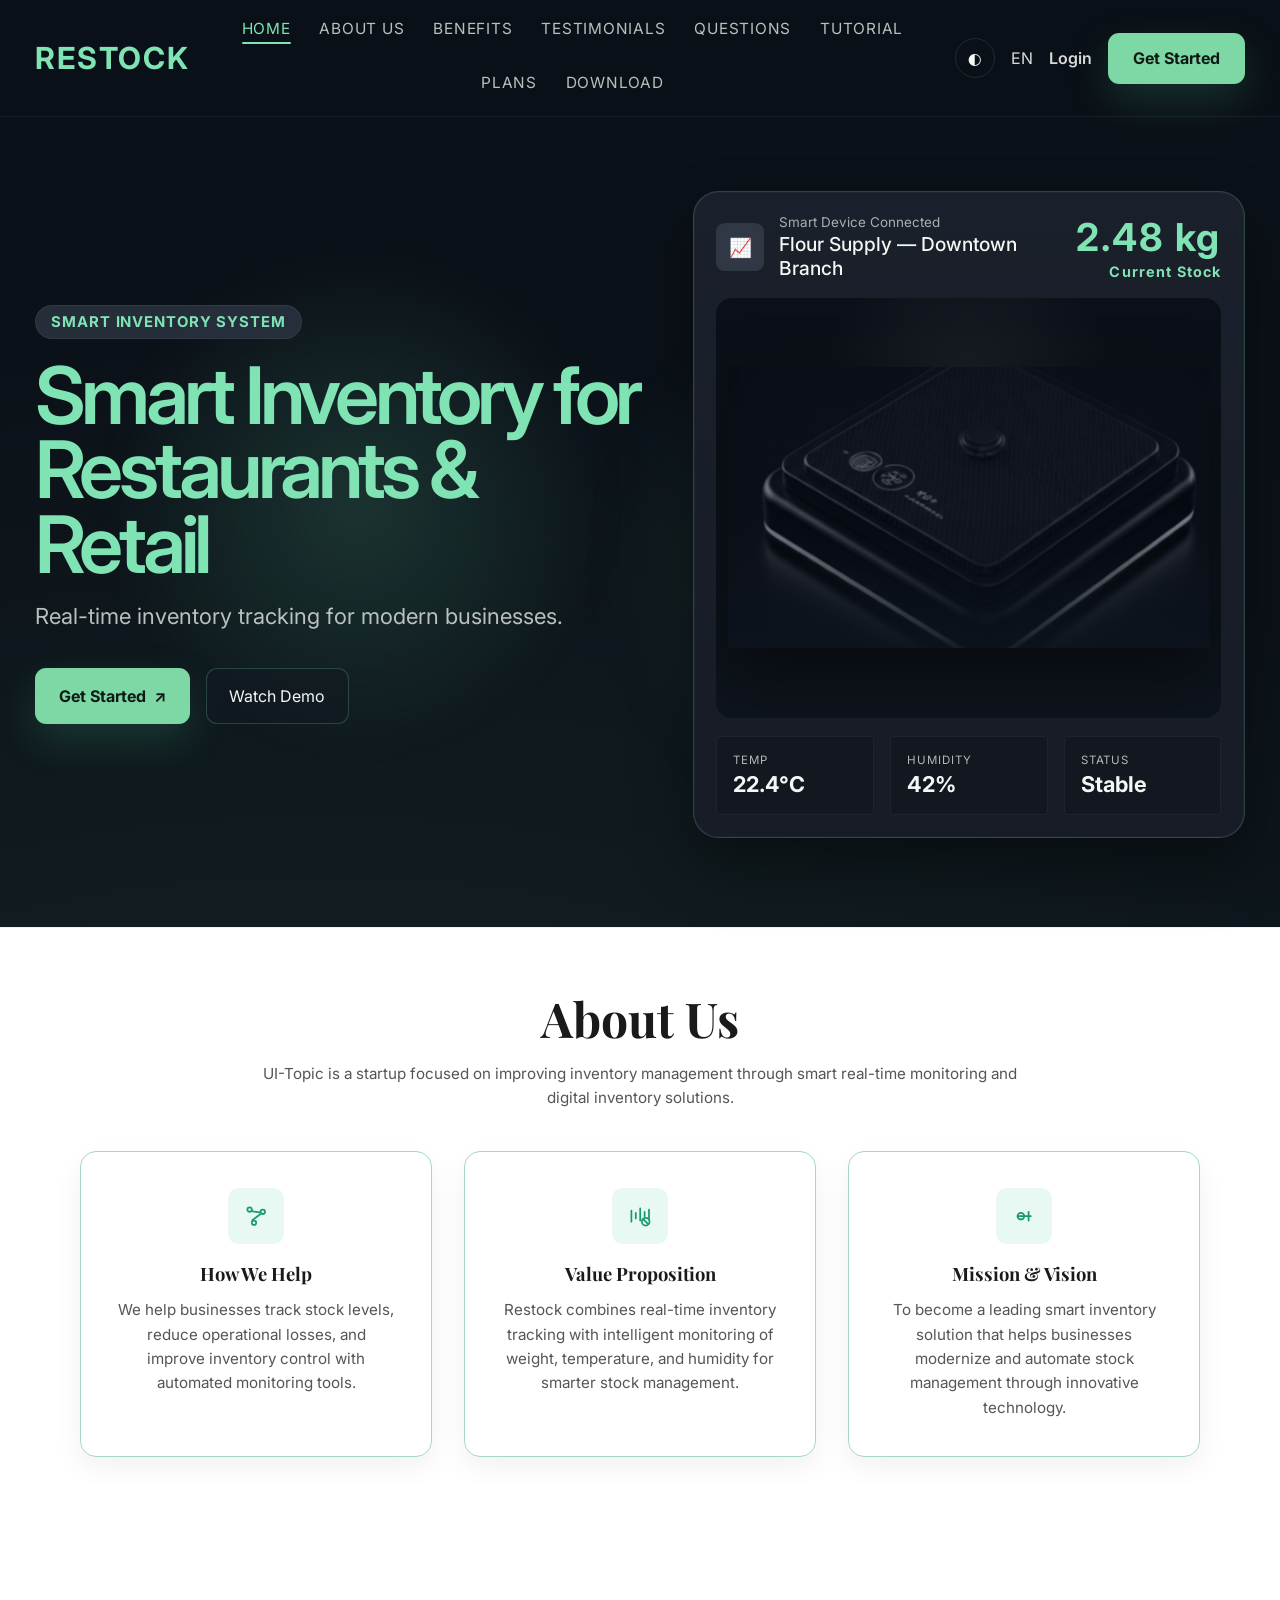
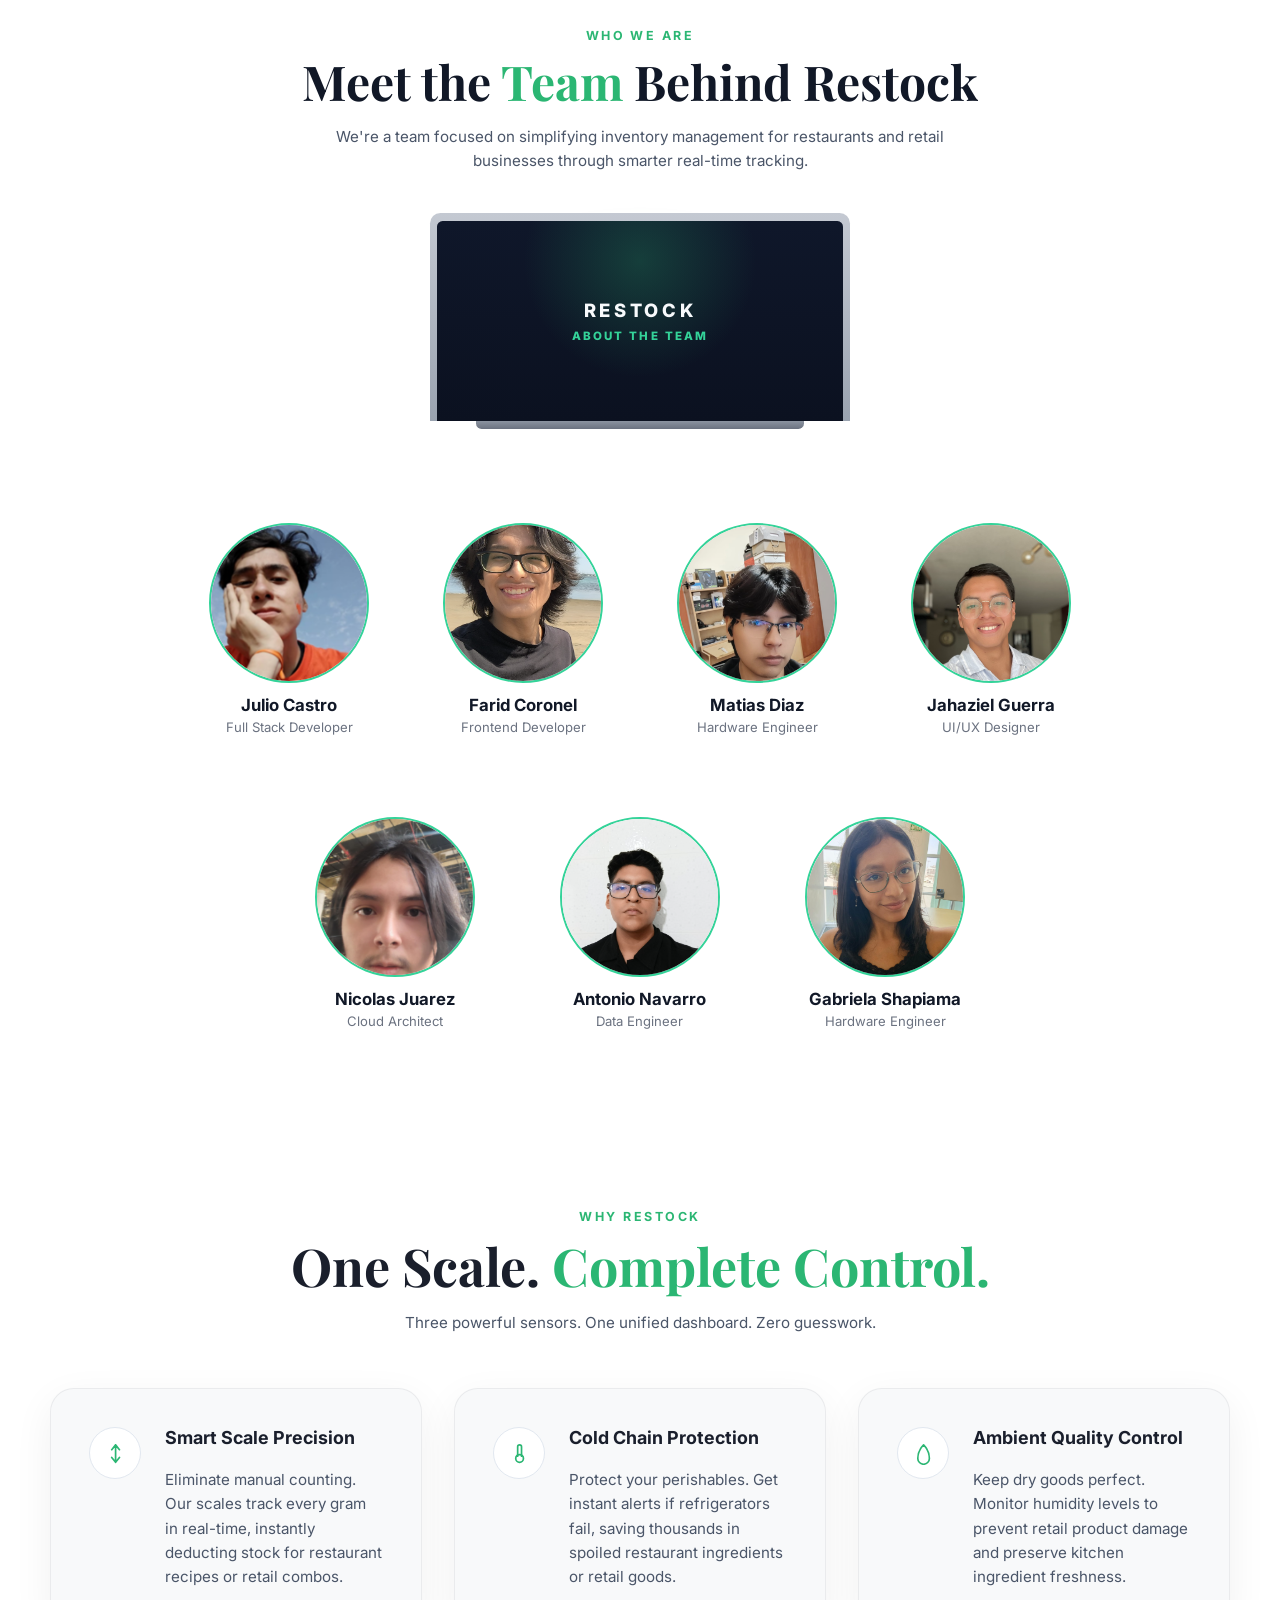
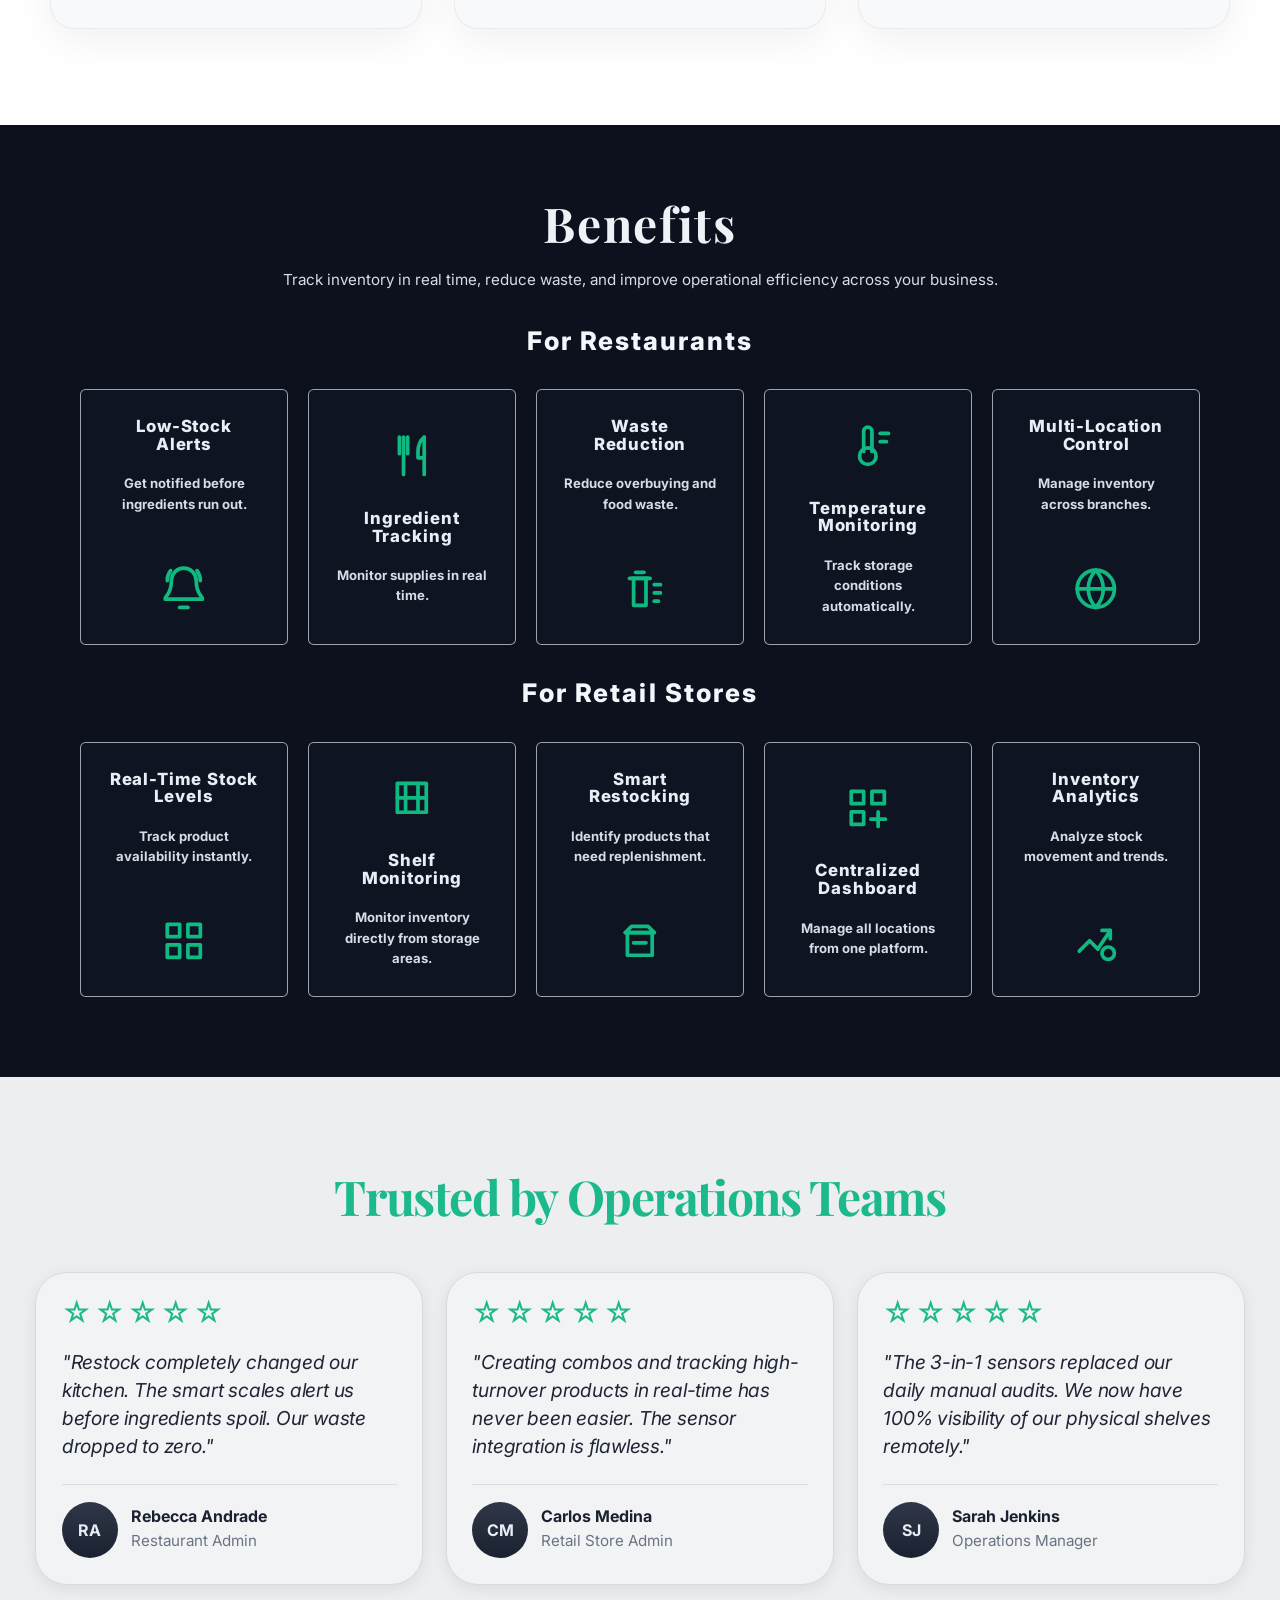
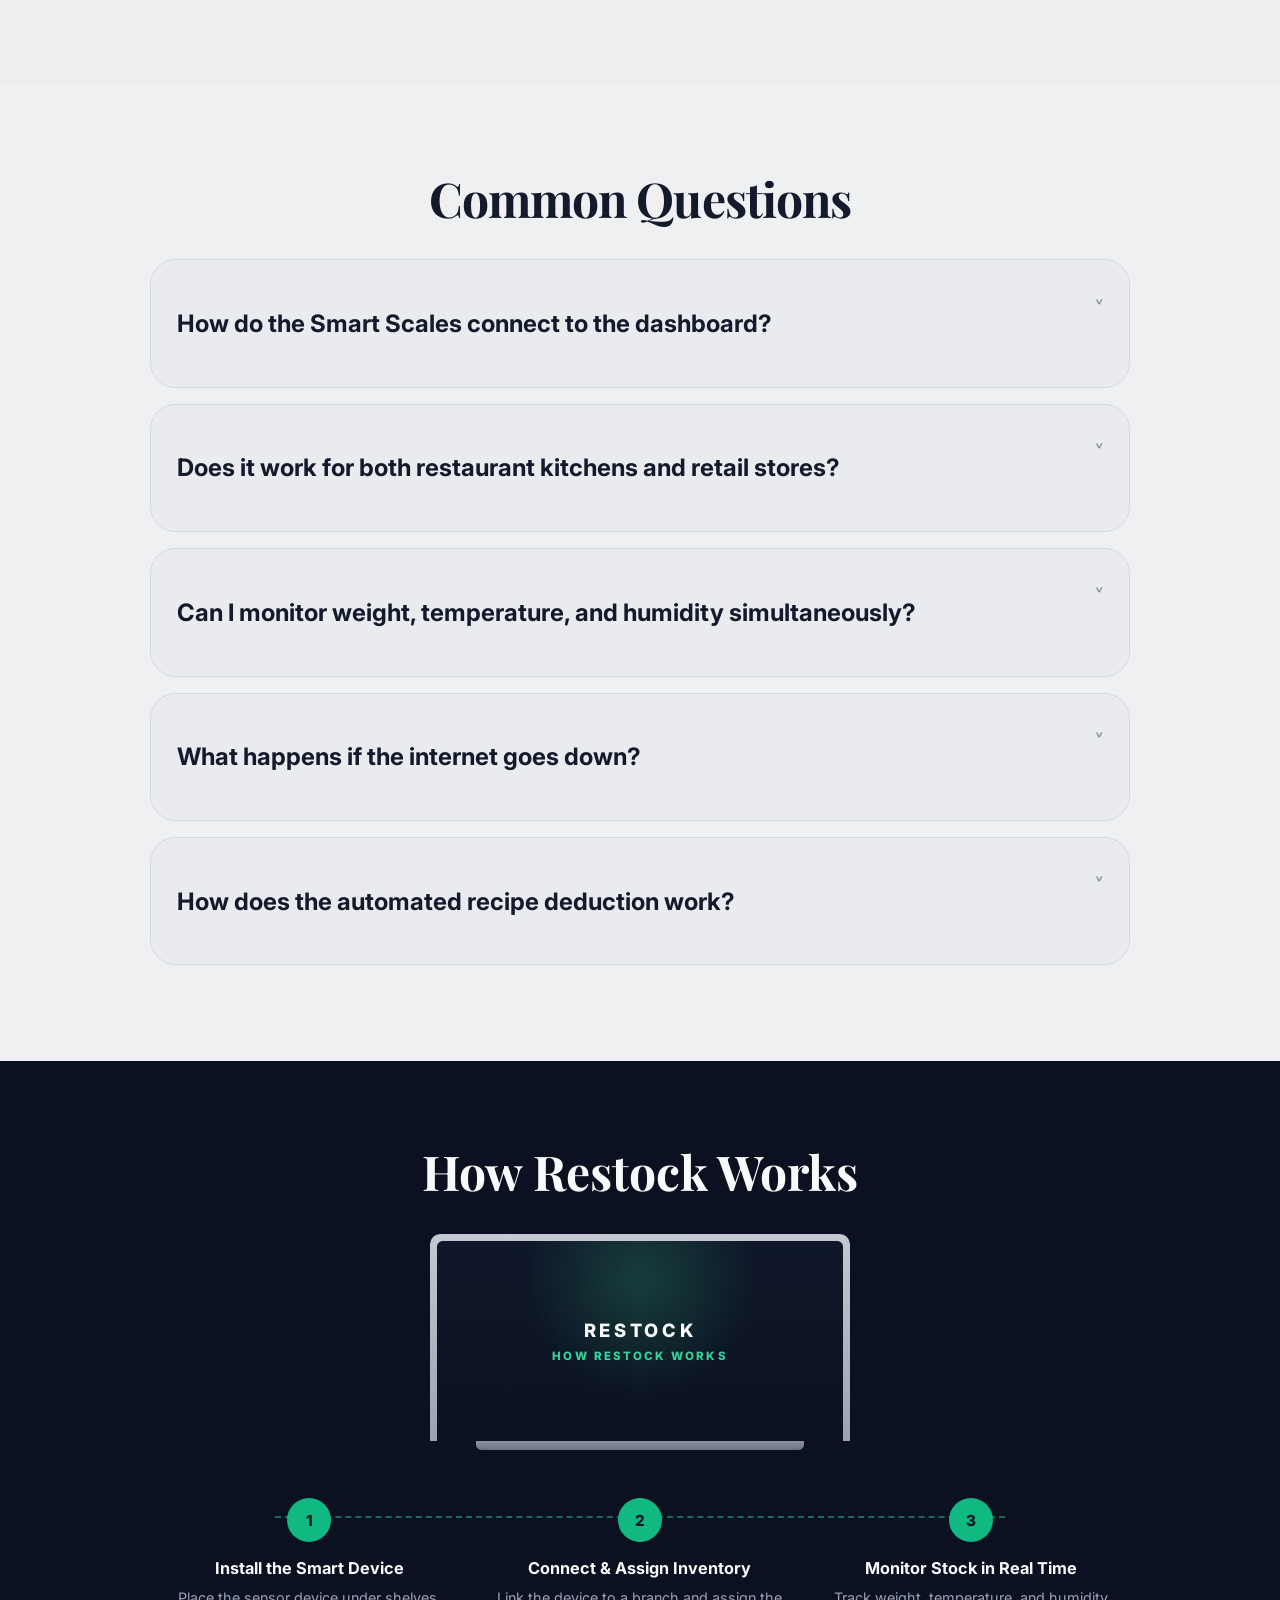
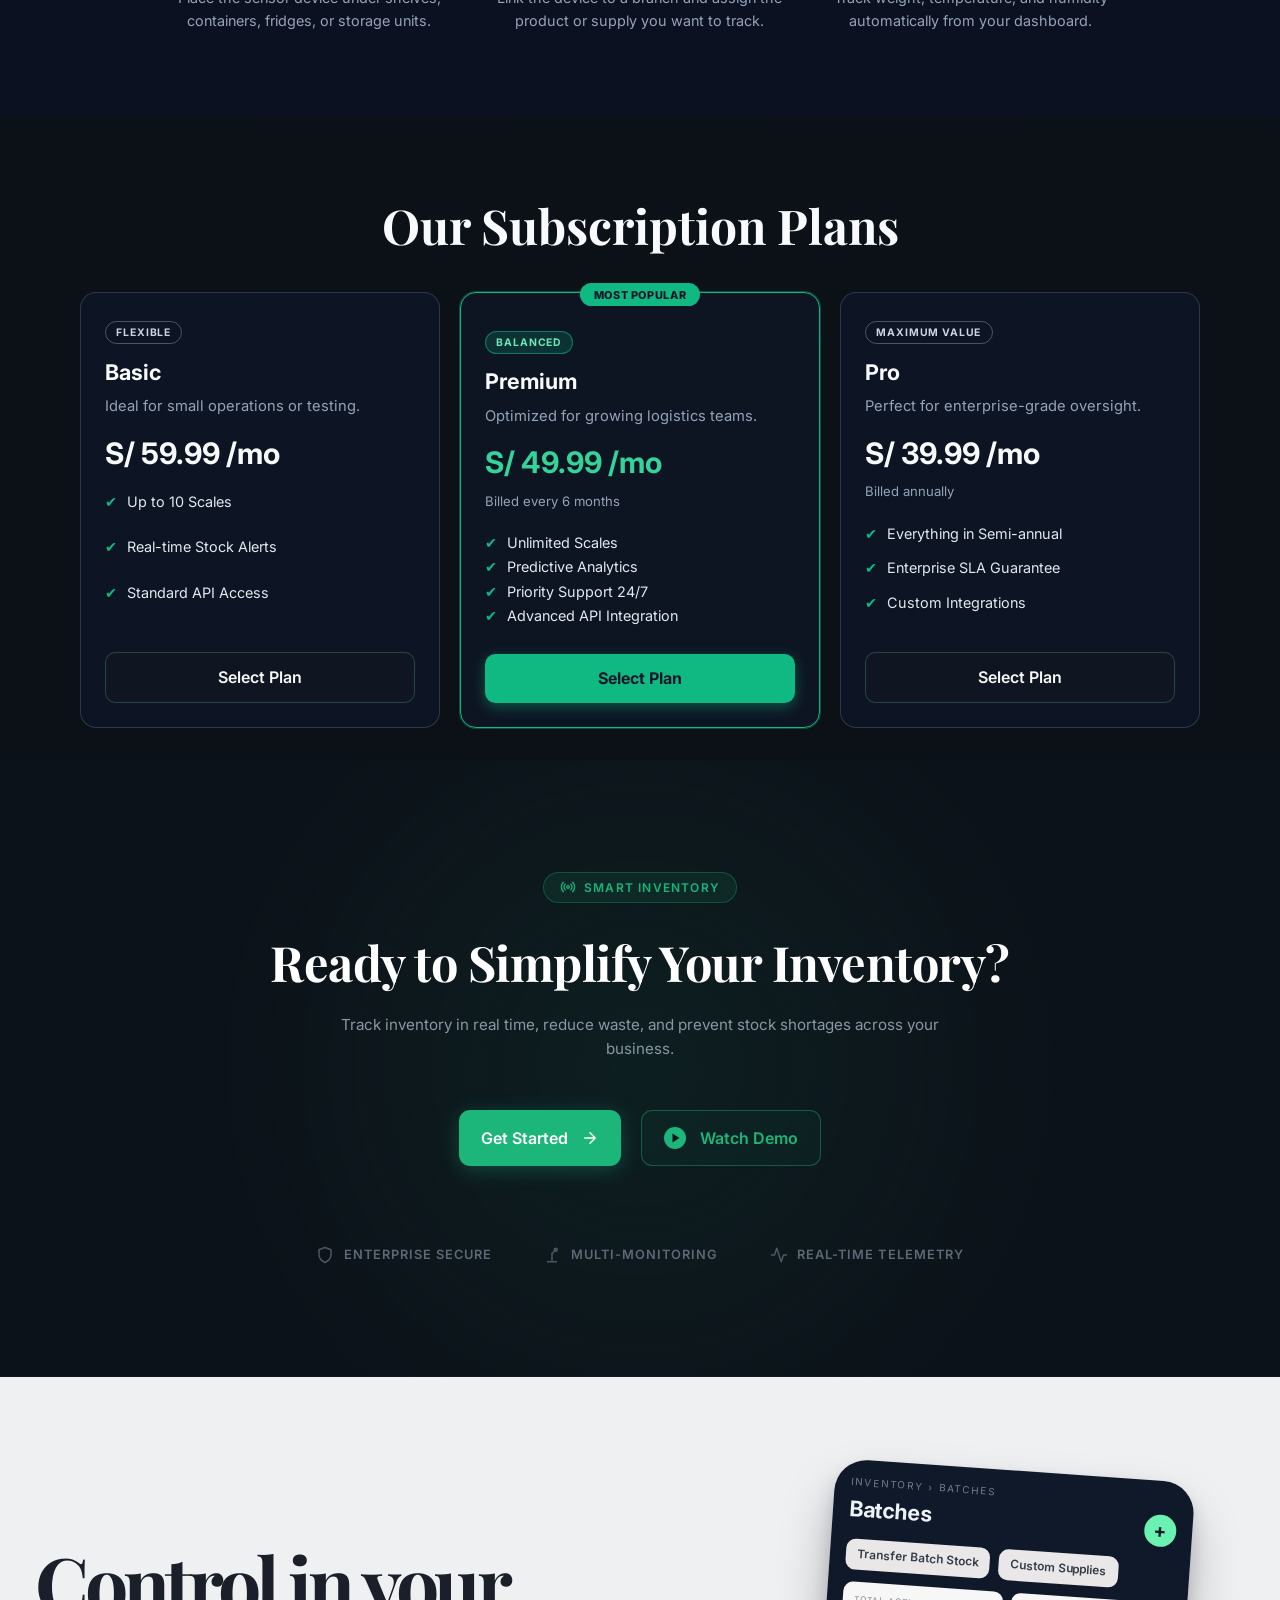
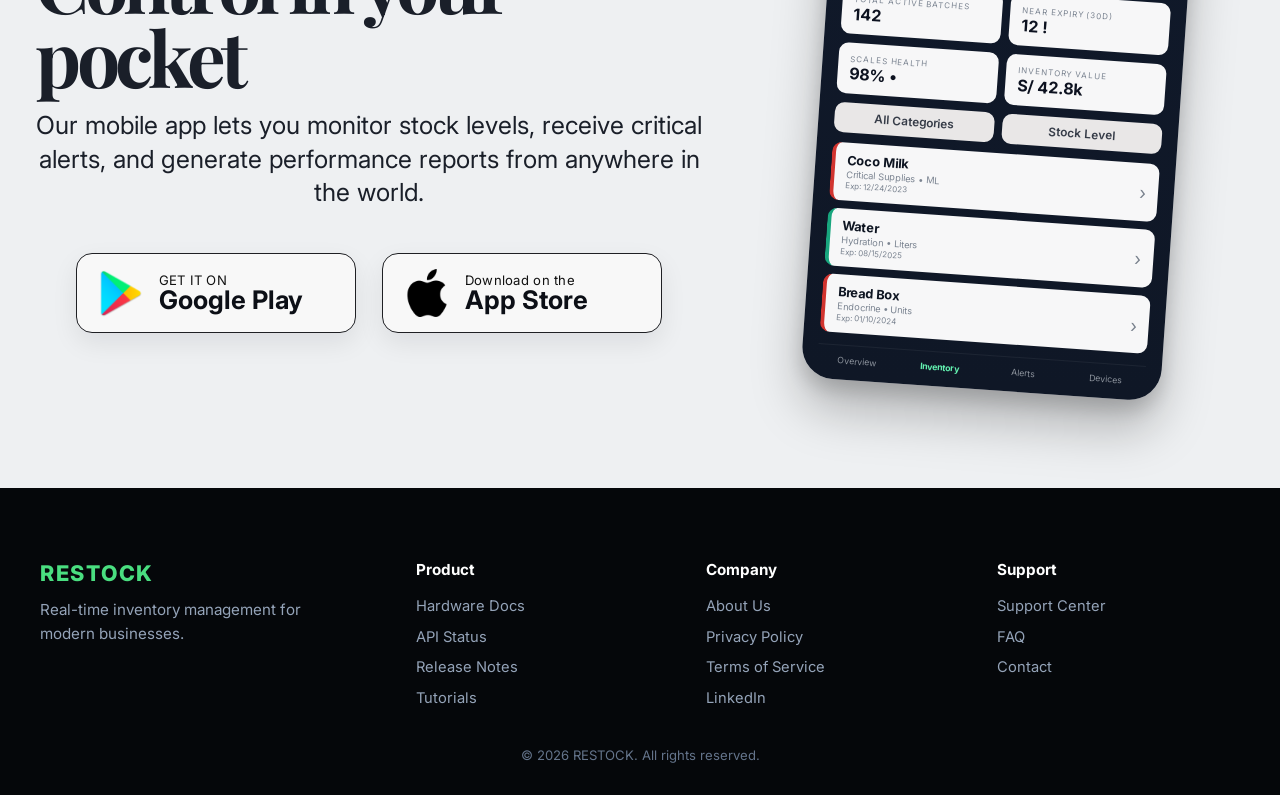
==== src/public/index.html @ 321b5ebc "feat(i18n): add traslation section." ====
<!doctype html>
<html lang="en">

<head>
  <meta charset="UTF-8" />
  <meta name="viewport" content="width=device-width, initial-scale=1.0" />
  <title>Restock</title>
  <link rel="preconnect" href="https://fonts.googleapis.com" />
  <link rel="preconnect" href="https://fonts.gstatic.com" crossorigin />
  <link
    href="https://fonts.googleapis.com/css2?family=Playfair+Display:wght@600;700&family=Inter:wght@400;600;700&display=swap"
    rel="stylesheet" />
  <link rel="stylesheet" href="./assets/styles/styles.css" />
</head>

<body>
  <header class="site-header">
    <a class="site-header__brand" href="#home">RESTOCK</a>

    <nav class="site-header__nav" aria-label="Primary">
      <a class="is-active" href="#home" data-i18n="nav.home">HOME</a>
      <a href="#about" data-i18n="nav.about">ABOUT US</a>
      <a href="#benefits" data-i18n="nav.benefits">BENEFITS</a>
      <a href="#testimonials" data-i18n="nav.testimonials">TESTIMONIALS</a>
      <a href="#questions" data-i18n="nav.questions">QUESTIONS</a>
      <a href="#tutorial" data-i18n="nav.tutorial">TUTORIAL</a>
      <a href="#plans" data-i18n="nav.plans">PLANS</a>
      <a href="#download" data-i18n="nav.download">DOWNLOAD</a>
    </nav>

    <div class="site-header__actions">
      <button class="site-header__theme" id="themeToggle" type="button" aria-label="Toggle color theme">
        <span class="theme-icon">◐</span>
      </button>
      <button class="site-header__lang" id="siteHeaderLangToggle" type="button" data-i18n-aria="aria.langToggle"
        aria-label="Change language">
        <span data-i18n="nav.langIndicator">EN</span>
      </button>
      <a class="site-header__login" href="https://restock-web-application.vercel.app/" data-i18n="nav.login"
        data-i18n-aria="aria.login" aria-label="Log in to Restock web application">Login</a>
      <a class="btn btn--primary btn--compact" href="https://restock-web-application.vercel.app/sign-up/"
        data-i18n="cta.getStarted" data-i18n-aria="aria.signUp"
        aria-label="Create a Restock account and open the web platform">Get Started</a>
    </div>

    <button class="site-header__hamburger" type="button" aria-label="Open menu" id="hamburgerBtn">
      <span class="hamburger-icon">
        <span></span>
        <span></span>
        <span></span>
      </span>
    </button>
  </header>

  <div class="mobile-menu" id="mobileMenu" aria-hidden="true">
    <div class="mobile-menu__backdrop" id="menuBackdrop"></div>
    <div class="mobile-menu__drawer">
      <div class="mobile-menu__head">
        <span class="mobile-menu__brand">RESTOCK</span>
        <button class="mobile-menu__close" id="menuClose" aria-label="Close menu">
          ✕
        </button>
      </div>

      <nav class="mobile-menu__nav">
        <a class="is-active" href="#home" data-i18n="nav.home">HOME</a>
        <a href="#about" data-i18n="nav.about">ABOUT US</a>
        <a href="#benefits" data-i18n="nav.benefits">BENEFITS</a>
        <a href="#testimonials" data-i18n="nav.testimonials">TESTIMONIALS</a>
        <a href="#questions" data-i18n="nav.questions">QUESTIONS</a>
        <a href="#tutorial" data-i18n="nav.tutorial">TUTORIAL</a>
        <a href="#plans" data-i18n="nav.plans">PLANS</a>
        <a href="#download" data-i18n="nav.download">DOWNLOAD</a>
      </nav>

      <div class="mobile-menu__lang">
        <p class="mobile-menu__lang-label">LANGUAGE</p>
        <div class="mobile-menu__lang-options">
          <button class="is-active" type="button" data-lang-select="en" data-i18n-aria="aria.selectEnglish"
            aria-label="Display site in English">
            EN
          </button>
          <button type="button" data-lang-select="es" data-i18n-aria="aria.selectSpanish"
            aria-label="Mostrar el sitio en español">
            ES
          </button>
        </div>
      </div>

      <div class="mobile-menu__actions">
        <a class="mobile-menu__login" href="https://restock-web-application.vercel.app/" data-i18n="nav.login"
          data-i18n-aria="aria.login" aria-label="Log in to Restock web application">Login</a>
        <a class="btn btn--primary" href="https://restock-web-application.vercel.app/sign-up/"
          data-i18n="cta.getStarted" data-i18n-aria="aria.signUp"
          aria-label="Create a Restock account and open the web platform">Get Started</a>
      </div>
    </div>
  </div>

  <main>
    <section class="hero" id="home">
      <div class="hero__inner">
        <div class="hero__copy">
          <span class="hero__eyebrow" data-i18n="hero.eyebrow">SMART INVENTORY SYSTEM</span>
          <h1><span data-i18n="hero.titleBefore">Smart </span><span class="hero-accent"
              data-i18n="hero.titleAccent">Inventory</span><span data-i18n="hero.titleAfter"> for Restaurants &amp;
              Retail</span></h1>
          <p data-i18n="hero.subtitle">Real-time inventory tracking for modern businesses.</p>

          <div class="hero__actions">
            <a class="btn btn--primary" href="https://restock-web-application.vercel.app/sign-up/"
              data-i18n-aria="aria.signUp" aria-label="Create a Restock account and open the web platform">
              <span data-i18n="cta.getStarted">Get Started</span>
              <span aria-hidden="true"> ↗</span>
            </a>
            <button class="btn btn--ghost" type="button">
              <span data-i18n="cta.watchDemo">Watch Demo</span>
            </button>
          </div>
        </div>

        <div class="hero__visual" aria-hidden="true">
          <div class="dashboard-card">
            <div class="dashboard-card__top">
              <div class="device-status">
                <span class="device-status__icon">📈</span>
                <div>
                  <p data-i18n="hero.deviceLabel">Smart Device Connected</p>
                  <h2 data-i18n="hero.deviceName">Flour Supply — Downtown Branch</h2>
                </div>
              </div>
              <div class="stock-metric">
                <strong>2.48 kg</strong>
                <span data-i18n="hero.stockLabel">Current Stock</span>
              </div>
            </div>

            <div class="product-frame">
              <img class="product-frame__image" src="./assets/images/hero.png"
                alt="sensor of humidity and temperature" />
            </div>

            <div class="dashboard-card__stats">
              <article>
                <span data-i18n="hero.statTemp">TEMP</span>
                <strong>22.4°C</strong>
              </article>
              <article>
                <span data-i18n="hero.statHumidity">HUMIDITY</span>
                <strong>42%</strong>
              </article>
              <article>
                <span data-i18n="hero.statStatus">STATUS</span>
                <strong data-i18n="hero.statStable">Stable</strong>
              </article>
            </div>
          </div>
        </div>
      </div>
    </section>

    <!-- ABOUT US SECTION -->
    <section id="about" class="about-page" aria-label="About Restock">
      <div class="about-us-section" aria-labelledby="about-us-heading">
        <div class="about-us-container">
          <header class="about-us-section__header">
            <h2 id="about-us-heading" data-i18n="aboutUs.title">About Us</h2>
            <p class="about-us-section__intro" data-i18n="aboutUs.intro">
              UI-Topic is a startup focused on improving inventory management
              through smart real-time monitoring and digital inventory solutions.
            </p>
          </header>

          <div class="about-us-grid" role="list">
            <article class="about-us-card" role="listitem">
              <div class="about-us-card__icon" aria-hidden="true">
                <svg viewBox="0 0 24 24" fill="none" aria-hidden="true">
                  <circle cx="6" cy="6" r="2" stroke="currentColor" stroke-width="1.6" />
                  <circle cx="18" cy="8" r="2" stroke="currentColor" stroke-width="1.6" />
                  <circle cx="10" cy="18" r="2" stroke="currentColor" stroke-width="1.6" />
                  <path d="M7.5 7.5l8 1M8 16l8-6" stroke="currentColor" stroke-width="1.6" />
                </svg>
              </div>
              <h3 data-i18n="aboutUs.card1.title">How We Help</h3>
              <p data-i18n="aboutUs.card1.desc">
                We help businesses track stock levels, reduce operational losses,
                and improve inventory control with automated monitoring tools.
              </p>
            </article>

            <article class="about-us-card" role="listitem">
              <div class="about-us-card__icon" aria-hidden="true">
                <svg viewBox="0 0 24 24" fill="none" aria-hidden="true">
                  <path d="M4 17V7M8 14V9M12 16V5M16 12V8M20 15V6" stroke="currentColor" stroke-width="1.6"
                    stroke-linecap="round" />
                  <circle cx="17" cy="17" r="3.5" stroke="currentColor" stroke-width="1.6" />
                  <path d="M15.2 15.2L19 19" stroke="currentColor" stroke-width="1.6" stroke-linecap="round" />
                </svg>
              </div>
              <h3 data-i18n="aboutUs.card2.title">Value Proposition</h3>
              <p data-i18n="aboutUs.card2.desc">
                Restock combines real-time inventory tracking with intelligent
                monitoring of weight, temperature, and humidity for smarter stock
                management.
              </p>
            </article>

            <article class="about-us-card" role="listitem">
              <div class="about-us-card__icon" aria-hidden="true">
                <svg viewBox="0 0 24 24" fill="none" aria-hidden="true">
                  <path d="M6 12h12" stroke="currentColor" stroke-width="1.6" stroke-linecap="round" />
                  <circle cx="9" cy="12" r="3" stroke="currentColor" stroke-width="1.6" />
                  <path d="M16 8v8" stroke="currentColor" stroke-width="1.6" stroke-linecap="round" />
                </svg>
              </div>
              <h3 data-i18n="aboutUs.card3.title">Mission &amp; Vision</h3>
              <p data-i18n="aboutUs.card3.desc">
                To become a leading smart inventory solution that helps businesses
                modernize and automate stock management through innovative
                technology.
              </p>
            </article>
          </div>
        </div>
      </div>

      <!-- TEAM MEMBERS SECTION -->
      <div class="team-section" aria-labelledby="team-heading">
        <div class="team-section__inner">
          <p class="team-section__eyebrow" data-i18n="team.label">Who we are</p>
          <h2 id="team-heading" class="team-section__title">
            <span data-i18n="team.titleBefore">Meet the </span><span class="team-section__title-accent"
              data-i18n="team.titleAccent">Team</span><span data-i18n="team.titleAfter"> Behind Restock</span>
          </h2>
          <p class="team-section__lead" data-i18n="team.lead">
            We're a team focused on simplifying inventory management for
            restaurants and retail businesses through smarter real-time tracking.
          </p>

          <div class="team-laptop" aria-hidden="true">
            <div class="team-laptop__glow"></div>
            <div class="team-laptop__lid">
              <div class="team-laptop__screen">
                <span class="team-laptop__brand">RESTOCK</span>
                <span class="team-laptop__tag" data-i18n="team.laptopTag">ABOUT THE TEAM</span>
              </div>
            </div>
            <div class="team-laptop__base"></div>
          </div>

          <div class="team-grid">
            <div class="team-grid__row team-grid__row--4">
              <article class="team-member">
                <div class="team-member__avatar">
                  <img src="./assets/images/team/julio.png" alt="Julio Castro" />
                </div>
                <h3 class="team-member__name" data-i18n="team.m1.name">
                  Julio Castro
                </h3>
                <p class="team-member__role" data-i18n="team.m1.role">
                  Full Stack Developer
                </p>
              </article>
              <article class="team-member">
                <div class="team-member__avatar">
                  <img src="./assets/images/team/farid.png" alt="Farid Coronel" />
                </div>
                <h3 class="team-member__name" data-i18n="team.m2.name">
                  Farid Coronel
                </h3>
                <p class="team-member__role" data-i18n="team.m2.role">
                  Frontend Developer
                </p>
              </article>
              <article class="team-member">
                <div class="team-member__avatar">
                  <img src="./assets/images/team/matias.png" alt="Matias Diaz" />
                </div>
                <h3 class="team-member__name" data-i18n="team.m3.name">
                  Matias Diaz
                </h3>
                <p class="team-member__role" data-i18n="team.m3.role">Hardware Engineer</p>
              </article>
              <article class="team-member">
                <div class="team-member__avatar">
                  <img src="./assets/images/team/jahaziel.png" alt="Jahaziel Guerra" />
                </div>
                <h3 class="team-member__name" data-i18n="team.m4.name">
                  Jahaziel Guerra
                </h3>
                <p class="team-member__role" data-i18n="team.m4.role">
                  UI/UX Designer
                </p>
              </article>
            </div>
            <div class="team-grid__row team-grid__row--3">
              <article class="team-member">
                <div class="team-member__avatar">
                  <img src="./assets/images/team/nicolas.png" alt="Nicolas Juarez" />
                </div>
                <h3 class="team-member__name" data-i18n="team.m5.name">
                  Nicolas Juarez
                </h3>
                <p class="team-member__role" data-i18n="team.m5.role">
                  Cloud Architect
                </p>
              </article>
              <article class="team-member">
                <div class="team-member__avatar">
                  <img src="./assets/images/team/antonio.png" alt="Antonio Navarro" />
                </div>
                <h3 class="team-member__name" data-i18n="team.m6.name">
                  Antonio Navarro
                </h3>
                <p class="team-member__role" data-i18n="team.m6.role">
                  Data Engineer
                </p>
              </article>
              <article class="team-member">
                <div class="team-member__avatar">
                  <img src="./assets/images/team/gabriela.png" alt="Gabriela Shapiama" />
                </div>
                <h3 class="team-member__name" data-i18n="team.m7.name">
                  Gabriela Shapiama
                </h3>
                <p class="team-member__role" data-i18n="team.m7.role">
                  Hardware Engineer
                </p>
              </article>
            </div>
          </div>
        </div>
      </div>

      <div class="benefits-section benefits-section--why" aria-labelledby="about-why-heading">
        <div class="benefits-container">
          <header class="benefits-section__intro">
            <p class="benefits-section__eyebrow" data-i18n="benefitsPlatform.label">
              Why Restock
            </p>
            <h2 id="about-why-heading" class="benefits-section__title">
              <span data-i18n="benefitsPlatform.titleLine1">One Scale.</span>
              <span class="benefits-section__title-accent" data-i18n="benefitsPlatform.titleLine2"> Complete
                Control.</span>
            </h2>
            <p class="benefits-section__subtitle" data-i18n="benefitsPlatform.subtitle">
              Three powerful sensors. One unified dashboard. Zero guesswork.
            </p>
          </header>

          <div class="benefits-grid benefits-grid--why" role="list">
            <article class="benefits-card benefits-card--why" role="listitem">
              <div class="benefits-card__icon-wrap" aria-hidden="true">
                <svg viewBox="0 0 24 24" fill="none" aria-hidden="true">
                  <path d="M12 3v18M8 8l4-5 4 5M8 16l4 5 4-5" stroke="currentColor" stroke-width="1.75"
                    stroke-linecap="round" stroke-linejoin="round" />
                </svg>
              </div>
              <h3 data-i18n="benefitsPlatform.c1.title">Smart Scale Precision</h3>
              <p data-i18n="benefitsPlatform.c1.desc">
                Eliminate manual counting. Our scales track every gram in
                real-time, instantly deducting stock for restaurant recipes or
                retail combos.
              </p>
            </article>

            <article class="benefits-card benefits-card--why" role="listitem">
              <div class="benefits-card__icon-wrap" aria-hidden="true">
                <svg viewBox="0 0 24 24" fill="none" aria-hidden="true">
                  <path d="M14 14.7V5a2 2 0 0 0-4 0v9.7" stroke="currentColor" stroke-width="1.75"
                    stroke-linecap="round" stroke-linejoin="round" />
                  <path d="M8 17a4 4 0 1 0 8 0 4 4 0 0 0-8 0Z" stroke="currentColor" stroke-width="1.75" />
                </svg>
              </div>
              <h3 data-i18n="benefitsPlatform.c2.title">Cold Chain Protection</h3>
              <p data-i18n="benefitsPlatform.c2.desc">
                Protect your perishables. Get instant alerts if refrigerators
                fail, saving thousands in spoiled restaurant ingredients or
                retail goods.
              </p>
            </article>

            <article class="benefits-card benefits-card--why" role="listitem">
              <div class="benefits-card__icon-wrap" aria-hidden="true">
                <svg viewBox="0 0 24 24" fill="none" aria-hidden="true">
                  <path d="M12 3c-4.5 4.5-6 9-6 14a6 6 0 0 0 12 0c0-5-1.5-9.5-6-14Z" stroke="currentColor"
                    stroke-width="1.75" stroke-linejoin="round" />
                </svg>
              </div>
              <h3 data-i18n="benefitsPlatform.c3.title">Ambient Quality Control</h3>
              <p data-i18n="benefitsPlatform.c3.desc">
                Keep dry goods perfect. Monitor humidity levels to prevent
                retail product damage and preserve kitchen ingredient freshness.
              </p>
            </article>
          </div>
        </div>
      </div>
    </section>

    <!-- BENEFITS SECTION -->
    <section class="restock-benefits" id="benefits" aria-labelledby="benefits-title">
      <div class="restock-benefits__inner">
        <header class="restock-benefits__header">
          <h2 id="benefits-title" data-i18n="benefits.title">Benefits</h2>
          <p data-i18n="benefits.subtitle">
            Track inventory in real time, reduce waste, and improve operational
            efficiency across your business.
          </p>
        </header>

        <section class="restock-benefits__group" aria-labelledby="benefits-restaurants-title">
          <h3 id="benefits-restaurants-title" data-i18n="benefits.restaurants">
            For Restaurants
          </h3>

          <div class="restock-benefits__carousel">
            <button class="restock-benefits__arrow restock-benefits__arrow--left" type="button"
              data-i18n-aria="benefits.carousel.restaurant.left" aria-label="Scroll restaurant benefits to the left"
              data-benefits-scroll="left" data-benefits-target="restaurantBenefits">
              ‹
            </button>

            <div class="restock-benefits__cards" id="restaurantBenefits" role="list" aria-label="Restaurant benefits">
              <article class="restock-benefits__card restock-benefits__card--icon-bottom" role="listitem">
                <div>
                  <h4 data-i18n="benefits.restaurant.alerts.title">
                    Low-Stock Alerts
                  </h4>
                  <p data-i18n="benefits.restaurant.alerts.desc">
                    Get notified before ingredients run out.
                  </p>
                </div>

                <div class="restock-benefits__icon" aria-hidden="true">
                  <svg viewBox="0 0 24 24" fill="none">
                    <path d="M18 8a6 6 0 0 0-12 0c0 7-3 7-3 9h18c0-2-3-2-3-9Z" />
                    <path d="M10 21h4" />
                    <path d="M4 8a8 8 0 0 1 1.6-4.8" />
                    <path d="M20 8a8 8 0 0 0-1.6-4.8" />
                  </svg>
                </div>
              </article>

              <article class="restock-benefits__card restock-benefits__card--icon-top" role="listitem">
                <div class="restock-benefits__icon" aria-hidden="true">
                  <svg viewBox="0 0 24 24" fill="none">
                    <path d="M6 3v8" />
                    <path d="M10 3v8" />
                    <path d="M8 3v18" />
                    <path d="M18 3v18" />
                    <path d="M18 3c-2.2 1.7-3 4-3 7v3h3" />
                  </svg>
                </div>

                <div>
                  <h4 data-i18n="benefits.restaurant.ingredients.title">
                    Ingredient Tracking
                  </h4>
                  <p data-i18n="benefits.restaurant.ingredients.desc">
                    Monitor supplies in real time.
                  </p>
                </div>
              </article>

              <article class="restock-benefits__card restock-benefits__card--icon-bottom" role="listitem">
                <div>
                  <h4 data-i18n="benefits.restaurant.waste.title">
                    Waste Reduction
                  </h4>
                  <p data-i18n="benefits.restaurant.waste.desc">
                    Reduce overbuying and food waste.
                  </p>
                </div>

                <div class="restock-benefits__icon" aria-hidden="true">
                  <svg viewBox="0 0 24 24" fill="none">
                    <path d="M8 7h8" />
                    <path d="M9 7v13h6V7" />
                    <path d="M10 4h4" />
                    <path d="M7 7h10" />
                    <path d="M19 10h3" />
                    <path d="M19 14h3" />
                    <path d="M19 18h2" />
                  </svg>
                </div>
              </article>

              <article class="restock-benefits__card restock-benefits__card--icon-top" role="listitem">
                <div class="restock-benefits__icon" aria-hidden="true">
                  <svg viewBox="0 0 24 24" fill="none">
                    <path d="M14 14.7V5a2 2 0 0 0-4 0v9.7" />
                    <path d="M8 17a4 4 0 1 0 8 0 4 4 0 0 0-8 0Z" />
                    <path d="M18 6h4" />
                    <path d="M18 10h3" />
                  </svg>
                </div>

                <div>
                  <h4 data-i18n="benefits.restaurant.temperature.title">
                    Temperature Monitoring
                  </h4>
                  <p data-i18n="benefits.restaurant.temperature.desc">
                    Track storage conditions automatically.
                  </p>
                </div>
              </article>

              <article class="restock-benefits__card restock-benefits__card--icon-bottom" role="listitem">
                <div>
                  <h4 data-i18n="benefits.restaurant.multilocation.title">
                    Multi-Location Control
                  </h4>
                  <p data-i18n="benefits.restaurant.multilocation.desc">
                    Manage inventory across branches.
                  </p>
                </div>

                <div class="restock-benefits__icon" aria-hidden="true">
                  <svg viewBox="0 0 24 24" fill="none">
                    <circle cx="12" cy="12" r="9" />
                    <path d="M3 12h18" />
                    <path d="M12 3a13 13 0 0 1 0 18" />
                    <path d="M12 3a13 13 0 0 0 0 18" />
                  </svg>
                </div>
              </article>
            </div>

            <button class="restock-benefits__arrow restock-benefits__arrow--right" type="button"
              data-i18n-aria="benefits.carousel.restaurant.right" aria-label="Scroll restaurant benefits to the right"
              data-benefits-scroll="right" data-benefits-target="restaurantBenefits">
              ›
            </button>
          </div>
        </section>

        <section class="restock-benefits__group" aria-labelledby="benefits-retail-title">
          <h3 id="benefits-retail-title" data-i18n="benefits.retail">
            For Retail Stores
          </h3>

          <div class="restock-benefits__carousel">
            <button class="restock-benefits__arrow restock-benefits__arrow--left" type="button"
              data-i18n-aria="benefits.carousel.retail.left" aria-label="Scroll retail benefits to the left"
              data-benefits-scroll="left" data-benefits-target="retailBenefits">
              ‹
            </button>

            <div class="restock-benefits__cards" id="retailBenefits" role="list" aria-label="Retail store benefits">
              <article class="restock-benefits__card restock-benefits__card--icon-bottom" role="listitem">
                <div>
                  <h4 data-i18n="benefits.retail.stock.title">
                    Real-Time Stock Levels
                  </h4>
                  <p data-i18n="benefits.retail.stock.desc">
                    Track product availability instantly.
                  </p>
                </div>

                <div class="restock-benefits__icon" aria-hidden="true">
                  <svg viewBox="0 0 24 24" fill="none">
                    <rect x="4" y="4" width="6" height="6" />
                    <rect x="14" y="4" width="6" height="6" />
                    <rect x="4" y="14" width="6" height="6" />
                    <rect x="14" y="14" width="6" height="6" />
                  </svg>
                </div>
              </article>

              <article class="restock-benefits__card restock-benefits__card--icon-top" role="listitem">
                <div class="restock-benefits__icon" aria-hidden="true">
                  <svg viewBox="0 0 24 24" fill="none">
                    <path d="M5 5h14v14H5z" />
                    <path d="M5 12h14" />
                    <path d="M9 5v14" />
                    <path d="M15 5v14" />
                  </svg>
                </div>

                <div>
                  <h4 data-i18n="benefits.retail.shelf.title">
                    Shelf Monitoring
                  </h4>
                  <p data-i18n="benefits.retail.shelf.desc">
                    Monitor inventory directly from storage areas.
                  </p>
                </div>
              </article>

              <article class="restock-benefits__card restock-benefits__card--icon-bottom" role="listitem">
                <div>
                  <h4 data-i18n="benefits.retail.restocking.title">
                    Smart Restocking
                  </h4>
                  <p data-i18n="benefits.retail.restocking.desc">
                    Identify products that need replenishment.
                  </p>
                </div>

                <div class="restock-benefits__icon" aria-hidden="true">
                  <svg viewBox="0 0 24 24" fill="none">
                    <path d="M5 8h14" />
                    <path d="M6 8v11h12V8" />
                    <path d="M8 5h8l3 3H5l3-3Z" />
                    <path d="M9 13h6" />
                  </svg>
                </div>
              </article>

              <article class="restock-benefits__card restock-benefits__card--icon-top" role="listitem">
                <div class="restock-benefits__icon" aria-hidden="true">
                  <svg viewBox="0 0 24 24" fill="none">
                    <rect x="4" y="4" width="6" height="6" />
                    <rect x="14" y="4" width="6" height="6" />
                    <rect x="4" y="14" width="6" height="6" />
                    <path d="M17 14v7" />
                    <path d="M13.5 17.5h7" />
                  </svg>
                </div>

                <div>
                  <h4 data-i18n="benefits.retail.dashboard.title">
                    Centralized Dashboard
                  </h4>
                  <p data-i18n="benefits.retail.dashboard.desc">
                    Manage all locations from one platform.
                  </p>
                </div>
              </article>

              <article class="restock-benefits__card restock-benefits__card--icon-bottom" role="listitem">
                <div>
                  <h4 data-i18n="benefits.retail.analytics.title">
                    Inventory Analytics
                  </h4>
                  <p data-i18n="benefits.retail.analytics.desc">
                    Analyze stock movement and trends.
                  </p>
                </div>

                <div class="restock-benefits__icon" aria-hidden="true">
                  <svg viewBox="0 0 24 24" fill="none">
                    <path d="M4 17l5-5 4 4 6-9" />
                    <path d="M15 7h4v4" />
                    <circle cx="18" cy="18" r="3" />
                  </svg>
                </div>
              </article>
            </div>

            <button class="restock-benefits__arrow restock-benefits__arrow--right" type="button"
              data-i18n-aria="benefits.carousel.retail.right" aria-label="Scroll retail benefits to the right"
              data-benefits-scroll="right" data-benefits-target="retailBenefits">
              ›
            </button>
          </div>
        </section>
      </div>
    </section>

    <!-- TESTIMONIALS SECTION -->
    <!-- ✅ CORREGIDO: título ahora usa data-i18n -->
    <section class="testimonials" id="testimonials">
      <div class="testimonials__inner">
        <h2 class="testimonials__title">
          <span data-i18n="testimonials.titleAccent">Trusted</span><span data-i18n="testimonials.titleRest"> by
            Operations Teams</span>
        </h2>

        <div class="testimonials__grid">
          <article class="testimonial-card">
            <div class="testimonial-card__rating" aria-label="5 out of 5 stars">
              <span>☆</span><span>☆</span><span>☆</span><span>☆</span><span>☆</span>
            </div>
            <p class="testimonial-card__quote">
              "Restock completely changed our kitchen. The smart scales alert
              us before ingredients spoil. Our waste dropped to zero."
            </p>
            <div class="testimonial-card__divider" aria-hidden="true"></div>
            <div class="testimonial-card__author">
              <span class="testimonial-card__avatar" aria-hidden="true">RA</span>
              <div>
                <h3>Rebecca Andrade</h3>
                <p>Restaurant Admin</p>
              </div>
            </div>
          </article>

          <article class="testimonial-card">
            <div class="testimonial-card__rating" aria-label="5 out of 5 stars">
              <span>☆</span><span>☆</span><span>☆</span><span>☆</span><span>☆</span>
            </div>
            <p class="testimonial-card__quote">
              "Creating combos and tracking high-turnover products in
              real-time has never been easier. The sensor integration is
              flawless."
            </p>
            <div class="testimonial-card__divider" aria-hidden="true"></div>
            <div class="testimonial-card__author">
              <span class="testimonial-card__avatar" aria-hidden="true">CM</span>
              <div>
                <h3>Carlos Medina</h3>
                <p>Retail Store Admin</p>
              </div>
            </div>
          </article>

          <article class="testimonial-card">
            <div class="testimonial-card__rating" aria-label="5 out of 5 stars">
              <span>☆</span><span>☆</span><span>☆</span><span>☆</span><span>☆</span>
            </div>
            <p class="testimonial-card__quote">
              "The 3-in-1 sensors replaced our daily manual audits. We now
              have 100% visibility of our physical shelves remotely."
            </p>
            <div class="testimonial-card__divider" aria-hidden="true"></div>
            <div class="testimonial-card__author">
              <span class="testimonial-card__avatar" aria-hidden="true">SJ</span>
              <div>
                <h3>Sarah Jenkins</h3>
                <p>Operations Manager</p>
              </div>
            </div>
          </article>
        </div>
      </div>
    </section>

    <!-- FAQ SECTION -->
    <!-- ✅ CORREGIDO: título ahora usa data-i18n -->
    <section class="faq" id="questions">
      <div class="faq__container">
        <h2 class="faq__title" data-i18n="faq.title">Common Questions</h2>

        <div class="faq__list">
          <details class="faq-card">
            <summary class="faq-card__head">
              <h2 data-i18n="faq.q1">How do the Smart Scales connect to the dashboard?</h2>
              <span class="faq-card__chevron" aria-hidden="true">^</span>
            </summary>
            <div class="faq-card__content">
              <p data-i18n="faq.a1">They connect via Wi-Fi instantly. Link them to your network using our app, and they
                start syncing data.</p>
            </div>
          </details>

          <details class="faq-card">
            <summary class="faq-card__head">
              <h2 data-i18n="faq.q2">Does it work for both restaurant kitchens and retail stores?</h2>
              <span class="faq-card__chevron" aria-hidden="true">^</span>
            </summary>
            <div class="faq-card__content">
              <p data-i18n="faq.a2">Yes. You can configure scales to deduct ingredients based on recipes (kitchens) or
                track individual units for kits (retail).</p>
            </div>
          </details>

          <details class="faq-card">
            <summary class="faq-card__head">
              <h2 data-i18n="faq.q3">Can I monitor weight, temperature, and humidity simultaneously?</h2>
              <span class="faq-card__chevron" aria-hidden="true">^</span>
            </summary>
            <div class="faq-card__content">
              <p data-i18n="faq.a3">Absolutely. Every scale is equipped with a load cell, a thermometer, and a
                hygrometer.</p>
            </div>
          </details>

          <details class="faq-card">
            <summary class="faq-card__head">
              <h2 data-i18n="faq.q4">What happens if the internet goes down?</h2>
              <span class="faq-card__chevron" aria-hidden="true">^</span>
            </summary>
            <div class="faq-card__content">
              <p data-i18n="faq.a4">The scales have local memory. They store sensor data and automatically sync once the
                connection is restored.</p>
            </div>
          </details>

          <details class="faq-card">
            <summary class="faq-card__head">
              <h2 data-i18n="faq.q5">How does the automated recipe deduction work?</h2>
              <span class="faq-card__chevron" aria-hidden="true">^</span>
            </summary>
            <div class="faq-card__content">
              <p data-i18n="faq.a5">When a dish is sold, the system calculates the expected weight drop on the scale and
                flags any discrepancies.</p>
            </div>
          </details>
        </div>
      </div>
    </section>

    <section class="tutorial-section" id="tutorial" aria-labelledby="tutorial-heading">
      <div class="tutorial-section__inner">
        <h2 id="tutorial-heading" class="tutorial-section__title" data-i18n="tutorial.title">How Restock Works</h2>

        <div class="tutorial-laptop" aria-hidden="true">
          <div class="tutorial-laptop__glow"></div>
          <div class="tutorial-laptop__lid">
            <div class="tutorial-laptop__screen">
              <span class="tutorial-laptop__brand">RESTOCK</span>
              <span class="tutorial-laptop__tag" data-i18n="tutorial.screenTag">HOW RESTOCK WORKS</span>
            </div>
          </div>
          <div class="tutorial-laptop__base"></div>
        </div>

        <ol class="tutorial-steps">
          <li class="tutorial-step">
            <span class="tutorial-step__num">1</span>
            <h3 class="tutorial-step__title" data-i18n="tutorial.s1.title">Install the Smart Device</h3>
            <p class="tutorial-step__desc" data-i18n="tutorial.s1.desc">Place the sensor device under shelves,
              containers, fridges, or storage units.</p>
          </li>
          <li class="tutorial-step">
            <span class="tutorial-step__num">2</span>
            <h3 class="tutorial-step__title" data-i18n="tutorial.s2.title">Connect & Assign Inventory</h3>
            <p class="tutorial-step__desc" data-i18n="tutorial.s2.desc">Link the device to a branch and assign the
              product or supply you want to track.</p>
          </li>
          <li class="tutorial-step">
            <span class="tutorial-step__num">3</span>
            <h3 class="tutorial-step__title" data-i18n="tutorial.s3.title">Monitor Stock in Real Time</h3>
            <p class="tutorial-step__desc" data-i18n="tutorial.s3.desc">Track weight, temperature, and humidity
              automatically from your dashboard.</p>
          </li>
        </ol>
      </div>
    </section>

    <!-- PLANS SECTION -->
    <section class="plans-pricing" id="plans" aria-labelledby="plans-heading">
      <div class="plans-pricing__inner">
        <h2 id="plans-heading" class="plans-pricing__title" data-i18n="plans.title">Our Subscription Plans</h2>

        <div class="plans-pricing__grid">
          <article class="pricing-card">
            <span class="pricing-card__badge" data-i18n="plans.basic.badge">Flexible</span>
            <h3 class="pricing-card__name" data-i18n="plans.basic.name">Basic</h3>
            <p class="pricing-card__desc" data-i18n="plans.basic.desc">Ideal for small operations or testing.</p>
            <p class="pricing-card__price" data-i18n="plans.basic.price">S/ 59.99 /mo</p>
            <ul class="pricing-card__features">
              <li data-i18n="plans.basic.f1">Up to 10 Scales</li>
              <li data-i18n="plans.basic.f2">Real-time Stock Alerts</li>
              <li data-i18n="plans.basic.f3">Standard API Access</li>
            </ul>
            <a href="https://restock-web-application.vercel.app/sign-up/" class="btn btn--ghost pricing-card__cta"
              data-i18n="plans.selectPlan" data-i18n-aria="aria.selectPlanBasic">Select Plan</a>
          </article>

          <article class="pricing-card pricing-card--featured">
            <div class="pricing-card__ribbon" data-i18n="plans.premium.ribbon">Most Popular</div>
            <span class="pricing-card__badge pricing-card__badge--solid" data-i18n="plans.premium.badge">Balanced</span>
            <h3 class="pricing-card__name" data-i18n="plans.premium.name">Premium</h3>
            <p class="pricing-card__desc" data-i18n="plans.premium.desc">Optimized for growing logistics teams.</p>
            <p class="pricing-card__price pricing-card__price--accent" data-i18n="plans.premium.price">S/ 49.99 /mo</p>
            <p class="pricing-card__billing" data-i18n="plans.premium.billing">Billed every 6 months</p>
            <ul class="pricing-card__features">
              <li data-i18n="plans.premium.f1">Unlimited Scales</li>
              <li data-i18n="plans.premium.f2">Predictive Analytics</li>
              <li data-i18n="plans.premium.f3">Priority Support 24/7</li>
              <li data-i18n="plans.premium.f4">Advanced API Integration</li>
            </ul>
            <a href="https://restock-web-application.vercel.app/sign-up/"
              class="btn btn--primary pricing-card__cta pricing-card__cta--primary" data-i18n="plans.selectPlan"
              data-i18n-aria="aria.selectPlanPremium">Select Plan</a>
          </article>

          <article class="pricing-card">
            <span class="pricing-card__badge" data-i18n="plans.pro.badge">Maximum Value</span>
            <h3 class="pricing-card__name" data-i18n="plans.pro.name">Pro</h3>
            <p class="pricing-card__desc" data-i18n="plans.pro.desc">Perfect for enterprise-grade oversight.</p>
            <p class="pricing-card__price" data-i18n="plans.pro.price">S/ 39.99 /mo</p>
            <p class="pricing-card__billing" data-i18n="plans.pro.billing">Billed annually</p>
            <ul class="pricing-card__features">
              <li data-i18n="plans.pro.f1">Everything in Semi-annual</li>
              <li data-i18n="plans.pro.f2">Enterprise SLA Guarantee</li>
              <li data-i18n="plans.pro.f3">Custom Integrations</li>
            </ul>
            <a href="https://restock-web-application.vercel.app/sign-up/" class="btn btn--ghost pricing-card__cta"
              data-i18n="plans.selectPlan" data-i18n-aria="aria.selectPlanPro">Select Plan</a>
          </article>
        </div>
      </div>
    </section>

    <!-- DOWNLOAD SECTION -->
    <section class="download" id="download">
      <!-- ✅ CORREGIDO: badge, título, desc, features y botones usan data-i18n -->
      <div class="access_web_app">
        <div class="access_web_app__badge">
          <svg viewBox="0 0 24 24" width="16" height="16" fill="none" stroke="currentColor" stroke-width="2"
            stroke-linecap="round" stroke-linejoin="round">
            <circle cx="12" cy="12" r="2"></circle>
            <path
              d="M16.24 7.76a6 6 0 0 1 0 8.49m-8.48 0a6 6 0 0 1 0-8.49m11.31-2.82a10 10 0 0 1 0 14.14m-14.14 0a10 10 0 0 1 0-14.14">
            </path>
          </svg>
          <span data-i18n="access.badge">SMART INVENTORY</span>
        </div>
        <h2 class="access_web_app__title" data-i18n="access.title">
          Ready to Simplify Your Inventory?
        </h2>
        <p class="access_web_app__desc" data-i18n="access.desc">
          Track inventory in real time, reduce waste, and prevent stock
          shortages across your business.
        </p>

        <div class="access_web_app__actions">
          <button class="btn btn--vibrant" type="button">
            <span data-i18n="cta.getStarted">Get Started</span>
            <svg viewBox="0 0 24 24" width="18" height="18" fill="none" stroke="currentColor" stroke-width="2"
              stroke-linecap="round" stroke-linejoin="round" style="margin-left: 4px">
              <path d="M5 12h14M12 5l7 7-7 7" />
            </svg>
          </button>
          <button class="btn btn--outline" type="button">
            <span class="access_web_app__play-icon">
              <svg viewBox="0 0 24 24" width="12" height="12" fill="currentColor" stroke="none">
                <polygon points="5 3 19 12 5 21 5 3"></polygon>
              </svg>
            </span>
            <span data-i18n="cta.watchDemo">Watch Demo</span>
          </button>
        </div>

        <div class="access_web_app__features">
          <div class="access_web_app__feature">
            <svg viewBox="0 0 24 24" width="18" height="18" fill="none" stroke="currentColor" stroke-width="2"
              stroke-linecap="round" stroke-linejoin="round">
              <path d="M12 22s8-4 8-10V5l-8-3-8 3v7c0 6 8 10 8 10z"></path>
            </svg>
            <span data-i18n="access.feature1">ENTERPRISE SECURE</span>
          </div>
          <div class="access_web_app__feature">
            <svg viewBox="0 0 24 24" width="18" height="18" fill="none" stroke="currentColor" stroke-width="2"
              stroke-linecap="round" stroke-linejoin="round">
              <path d="M12 19V10" />
              <path d="M12 10L17 5" />
              <circle cx="17" cy="5" r="2" />
              <path d="M6 21h12" />
            </svg>
            <span data-i18n="access.feature2">MULTI-MONITORING</span>
          </div>
          <div class="access_web_app__feature">
            <svg viewBox="0 0 24 24" width="18" height="18" fill="none" stroke="currentColor" stroke-width="2"
              stroke-linecap="round" stroke-linejoin="round">
              <polyline points="22 12 18 12 15 21 9 3 6 12 2 12"></polyline>
            </svg>
            <span data-i18n="access.feature3">REAL-TIME TELEMETRY</span>
          </div>
        </div>
      </div>

      <!-- ✅ CORREGIDO: título y párrafo del download usan data-i18n -->
      <div class="download__inner">
        <div class="download__copy">
          <h2><span>Control</span><span data-i18n="download.headlineRest"> in your pocket</span></h2>
          <p data-i18n="download.lead">
            Our mobile app lets you monitor stock levels, receive critical
            alerts, and generate performance reports from anywhere in the
            world.
          </p>

          <!-- ✅ CORREGIDO: store badges usan data-i18n -->
          <div class="download__badges" aria-label="App store links">
            <a class="store-badge" href="https://play.google.com/store/games?hl=es_PE&pli=1"
              aria-label="Get it on Google Play">
              <img src="./assets/images/google_play.png" alt="google play icon" aria-hidden="true" />
              <span class="store-badge__text">
                <span class="store-badge__eyebrow" data-i18n="store.googleEyebrow">GET IT ON</span>
                <strong data-i18n="store.googleTitle">Google Play</strong>
              </span>
            </a>

            <a class="store-badge" href="https://www.apple.com/store" aria-label="Download on the App Store">
              <img src="./assets/images/apple.png" alt="apple icon" aria-hidden="true" />
              <span class="store-badge__text">
                <span class="store-badge__eyebrow" data-i18n="store.appleEyebrow">Download on the</span>
                <strong data-i18n="store.appleTitle">App Store</strong>
              </span>
            </a>
          </div>
        </div>

        <div class="download__visual" aria-hidden="true">
          <div class="phone-mockup">
            <div class="phone-mockup__top">
              <span>INVENTORY › BATCHES</span>
              <h3>Batches</h3>
              <button type="button" tabindex="-1">+</button>
            </div>

            <div class="phone-mockup__chips">
              <span>Transfer Batch Stock</span>
              <span>Custom Supplies</span>
            </div>

            <div class="phone-mockup__stats">
              <article>
                <span>TOTAL ACTIVE BATCHES</span>
                <strong>142</strong>
              </article>
              <article>
                <span>NEAR EXPIRY (30D)</span>
                <strong>12 !</strong>
              </article>
              <article>
                <span>SCALES HEALTH</span>
                <strong>98% •</strong>
              </article>
              <article>
                <span>INVENTORY VALUE</span>
                <strong>S/ 42.8k</strong>
              </article>
            </div>

            <div class="phone-mockup__filters">
              <span>All Categories</span>
              <span>Stock Level</span>
            </div>

            <div class="phone-mockup__list">
              <div class="phone-item phone-item--alert">
                <div>
                  <strong>Coco Milk</strong>
                  <span>Critical Supplies • ML</span>
                  <small>Exp: 12/24/2023</small>
                </div>
                <span>›</span>
              </div>
              <div class="phone-item phone-item--safe">
                <div>
                  <strong>Water</strong>
                  <span>Hydration • Liters</span>
                  <small>Exp: 08/15/2025</small>
                </div>
                <span>›</span>
              </div>
              <div class="phone-item phone-item--alert">
                <div>
                  <strong>Bread Box</strong>
                  <span>Endocrine • Units</span>
                  <small>Exp: 01/10/2024</small>
                </div>
                <span>›</span>
              </div>
            </div>

            <div class="phone-mockup__nav">
              <span>Overview</span>
              <span class="is-active">Inventory</span>
              <span>Alerts</span>
              <span>Devices</span>
            </div>
          </div>
        </div>
      </div>
    </section>


    <!-- FOOTER SECTION -->
    <footer class="site-footer" aria-labelledby="site-footer-heading">
      <h2 id="site-footer-heading" class="visually-hidden">Site footer</h2>
      <div class="site-footer__inner">
        <div class="site-footer__brand">
          <p class="site-footer__logo">RESTOCK</p>
          <p class="site-footer__tagline" data-i18n="footer.tagline">
            Real-time inventory management for modern businesses.
          </p>
        </div>

        <nav class="site-footer__col" aria-label="Product">
          <h3 class="site-footer__heading" data-i18n="footer.product">Product</h3>
          <ul class="site-footer__list">
            <li>
              <a href="#download" data-i18n="footer.linkHardware">Hardware Docs</a>
            </li>
            <li>
              <a href="https://restock-web-application.vercel.app/" data-i18n="footer.linkApi"
                data-i18n-aria="aria.footerApi" aria-label="Open Restock web application status area">API Status</a>
            </li>
            <li>
              <a href="#questions" data-i18n="footer.linkRelease">Release Notes</a>
            </li>
            <li>
              <a href="#questions" data-i18n="footer.linkTutorials">Tutorials</a>
            </li>
          </ul>
        </nav>

        <nav class="site-footer__col" aria-label="Company">
          <h3 class="site-footer__heading" data-i18n="footer.company">Company</h3>
          <ul class="site-footer__list">
            <li>
              <a href="#about" data-i18n="footer.linkAbout">About Us</a>
            </li>
            <li>
              <a href="terms_of_service.html" data-i18n="footer.linkPrivacy" data-i18n-aria="aria.footerPrivacy"
                aria-label="Read the Restock privacy policy">Privacy Policy</a>
            </li>
            <li>
              <a href="terms_of_service.html" data-i18n="footer.linkTerms" data-i18n-aria="aria.footerTerms"
                aria-label="Read the Restock terms of service">Terms of Service</a>
            </li>
            <li>
              <a href="https://www.linkedin.com/" rel="noopener noreferrer" data-i18n="footer.linkLinkedin"
                data-i18n-aria="aria.footerLinkedin" aria-label="UI-Topic on LinkedIn (opens in a new tab)">LinkedIn</a>
            </li>
          </ul>
        </nav>

        <nav class="site-footer__col" aria-label="Support">
          <h3 class="site-footer__heading" data-i18n="footer.support">Support</h3>
          <ul class="site-footer__list">
            <li>
              <a href="#questions" data-i18n="footer.linkSupport">Support Center</a>
            </li>
            <li>
              <a href="#questions" data-i18n="footer.linkFaq">FAQ</a>
            </li>
            <li>
              <a href="#download" data-i18n="footer.linkContact">Contact</a>
            </li>
          </ul>
        </nav>
      </div>
      <p class="site-footer__copy" data-i18n="footer.copy">
        © 2026 RESTOCK. All rights reserved.
      </p>
    </footer>
  </main>
  <script src="./assets/scripts/i18n.js"></script>
  <script src="./assets/scripts/script.js"></script>
</body>

</html>
---- src/public/assets/styles/styles.css ----
* {
    box-sizing: border-box;
}

html {
    scroll-behavior: smooth;
}

body {
    margin: 0;
    font-family: Inter, system-ui, -apple-system, BlinkMacSystemFont, "Segoe UI", sans-serif;
    color: var(--text-primary, #f5f7f4);
    background: var(--bg-body,
            radial-gradient(circle at 25% 25%, rgba(103, 217, 169, 0.18), transparent 28%),
            radial-gradient(circle at 70% 30%, rgba(103, 217, 169, 0.10), transparent 26%),
            linear-gradient(180deg, #0b1118 0%, #0d131b 45%, #0b1016 100%));
    overflow-x: hidden;
}

a {
    color: inherit;
    text-decoration: none;
}

button,
.btn {
    font: inherit;
}

/* ── HEADER ── */

.site-header {
    position: sticky;
    top: 0;
    z-index: 20;
    display: flex;
    align-items: center;
    justify-content: space-between;
    gap: 1.5rem;
    padding: 1.2rem 2.2rem;
    min-height: 90px;
    border-bottom: 1px solid rgba(255, 255, 255, 0.06);
    background: var(--header-bg, rgba(11, 17, 24, 0.86));
    backdrop-filter: blur(18px);
}

.site-header__brand {
    font-size: 1.9rem;
    font-weight: 700;
    letter-spacing: 0.06em;
    color: #7fe3b4;
}

.site-header__nav {
    display: flex;
    align-items: center;
    gap: 1.8rem;
    flex-wrap: wrap;
    justify-content: center;
}

.site-header__nav a {
    position: relative;
    padding-bottom: 0.35rem;
    font-size: 0.96rem;
    letter-spacing: 0.05em;
    color: rgba(226, 231, 227, 0.82);
}

.site-header__nav a.is-active,
.site-header__nav a:hover {
    color: #7fe3b4;
}

.site-header__nav a.is-active::after,
.site-header__nav a:hover::after {
    content: "";
    position: absolute;
    left: 0;
    bottom: 0;
    width: 100%;
    height: 2px;
    border-radius: 999px;
    background: #7fe3b4;
}

.site-header__actions {
    display: flex;
    align-items: center;
    gap: 1rem;
    flex-shrink: 0;
}

.site-header__theme {
    background: transparent;
    border: 1px solid var(--border-color, rgba(255, 255, 255, 0.1));
    color: var(--text-primary, #f5f7f4);
    border-radius: 50%;
    width: 2.5rem;
    height: 2.5rem;
    display: grid;
    place-items: center;
    cursor: pointer;
}

.site-header__lang,
.site-header__login {
    color: rgba(245, 247, 244, 0.88);
}

.site-header__lang {
    display: inline-flex;
    align-items: center;
    gap: 0.45rem;
    padding: 0;
    border: 0;
    background: transparent;
    cursor: pointer;
}

.site-header__login {
    padding: 0;
    border: 0;
    background: transparent;
    cursor: pointer;
    font-size: 1rem;
    font-weight: 600;
}

.site-header__hamburger {
    display: none;
    background: transparent;
    border: 0;
    color: #f5f7f4;
    cursor: pointer;
    padding: 0.3rem;
    flex-shrink: 0;
}

.hamburger-icon {
    display: flex;
    flex-direction: column;
    gap: 5px;
    width: 22px;
}

.hamburger-icon span {
    display: block;
    height: 2px;
    border-radius: 2px;
    background: currentColor;
}

.hamburger-icon span:first-child  { width: 100%; }
.hamburger-icon span:nth-child(2) { width: 75%; }
.hamburger-icon span:last-child   { width: 50%; }

/* ── MOBILE MENU ── */

.mobile-menu {
    display: none;
    position: fixed;
    inset: 0;
    z-index: 100;
}

.mobile-menu.is-open {
    display: block;
}

.mobile-menu__backdrop {
    position: absolute;
    inset: 0;
    background: rgba(0, 0, 0, 0.55);
}

.mobile-menu__drawer {
    position: absolute;
    top: 0;
    left: 0;
    bottom: 0;
    width: min(85vw, 400px);
    background: #0d1520;
    display: flex;
    flex-direction: column;
    padding: 1.5rem 1.2rem 2rem;
    overflow-y: auto;
}

.mobile-menu__head {
    display: flex;
    align-items: center;
    justify-content: space-between;
    margin-bottom: 1.5rem;
}

.mobile-menu__brand {
    font-size: 1.4rem;
    font-weight: 700;
    letter-spacing: 0.06em;
    color: #7fe3b4;
}

.mobile-menu__close {
    background: transparent;
    border: 0;
    color: #f5f7f4;
    font-size: 1.6rem;
    cursor: pointer;
    line-height: 1;
    padding: 0.2rem;
}

.mobile-menu__nav {
    display: flex;
    flex-direction: column;
    border-top: 1px solid rgba(255, 255, 255, 0.06);
}

.mobile-menu__nav a {
    padding: 1.1rem 0.5rem;
    border-bottom: 1px solid rgba(255, 255, 255, 0.06);
    font-size: 1rem;
    font-weight: 700;
    letter-spacing: 0.08em;
    color: rgba(226, 231, 227, 0.9);
}

.mobile-menu__nav a.is-active {
    color: #7fe3b4;
    border-left: 3px solid #7fe3b4;
    padding-left: 0.85rem;
}

.mobile-menu__lang {
    margin-top: 1.5rem;
    padding: 0 0.5rem;
}

.mobile-menu__lang-label {
    font-size: 0.75rem;
    letter-spacing: 0.12em;
    color: rgba(245, 247, 244, 0.45);
    margin-bottom: 0.75rem;
}

.mobile-menu__lang-options {
    display: flex;
    gap: 0.6rem;
}

.mobile-menu__lang-options button {
    padding: 0.4rem 1rem;
    border-radius: 999px;
    border: 1px solid rgba(127, 227, 180, 0.3);
    background: transparent;
    color: #f5f7f4;
    font-size: 0.88rem;
    font-weight: 600;
    cursor: pointer;
}

.mobile-menu__lang-options button.is-active {
    background: #7fe3b4;
    color: #0f1a15;
    border-color: #7fe3b4;
}

.mobile-menu__actions {
    margin-top: auto;
    padding-top: 2rem;
    display: flex;
    flex-direction: column;
    gap: 0.75rem;
}

.mobile-menu__actions .btn {
    width: 100%;
    justify-content: center;
    min-height: 3.2rem;
}

.mobile-menu__login {
    width: 100%;
    min-height: 3.2rem;
    border: 1px solid rgba(127, 227, 180, 0.3);
    border-radius: 0.7rem;
    background: transparent;
    color: #7fe3b4;
    font-size: 1rem;
    font-weight: 600;
    cursor: pointer;
}

/* ── BUTTONS ── */

.btn {
    display: inline-flex;
    align-items: center;
    justify-content: center;
    gap: 0.55rem;
    min-height: 3.5rem;
    padding: 0.9rem 1.4rem;
    border-radius: 0.7rem;
    border: 1px solid transparent;
    transition: transform 0.2s ease, border-color 0.2s ease, background 0.2s ease, color 0.2s ease;
}

.btn:hover {
    transform: translateY(-1px);
}

.btn--compact {
    min-height: 3rem;
    padding-inline: 1.5rem;
}

.btn--primary {
    color: #0f1a15;
    background: #7dd8a6;
    box-shadow: 0 16px 40px rgba(76, 196, 142, 0.18);
    font-weight: 700;
}

.btn--primary:hover {
    background: #92e0b7;
}

.btn--ghost {
    color: #f6f7f4;
    border-color: rgba(127, 227, 180, 0.22);
    background: rgba(18, 26, 34, 0.45);
}

/* ── HERO ── */

.hero {
    position: relative;
    padding: 3.5rem 2.2rem 4.5rem;
    isolation: isolate;
}

.hero-accent {
    color: #7fe3b4;
}

.hero::before,
.hero::after {
    content: "";
    position: absolute;
    inset: auto;
    border-radius: 50%;
    filter: blur(18px);
    pointer-events: none;
    z-index: -1;
}

.hero::before {
    top: 8rem;
    left: 8%;
    width: 32rem;
    height: 32rem;
    background: radial-gradient(circle, rgba(103, 217, 169, 0.16), transparent 70%);
}

.hero::after {
    right: 7%;
    bottom: 4rem;
    width: 38rem;
    height: 38rem;
    background: radial-gradient(circle, rgba(95, 197, 160, 0.14), transparent 68%);
}

.hero__inner {
    display: grid;
    grid-template-columns: minmax(0, 1.05fr) minmax(360px, 0.95fr);
    align-items: center;
    gap: 3rem;
    width: min(1240px, 100%);
    margin: 0 auto;
    min-height: calc(100vh - 90px - 8rem);
}

.hero__copy {
    max-width: 42rem;
}

.hero__eyebrow {
    display: inline-flex;
    align-items: center;
    gap: 0.5rem;
    padding: 0.5rem 1rem;
    border-radius: 999px;
    background: rgba(41, 51, 63, 0.86);
    color: #7fe3b4;
    font-size: 0.93rem;
    font-weight: 700;
    letter-spacing: 0.06em;
    box-shadow: inset 0 0 0 1px rgba(255, 255, 255, 0.06);
}

.hero__copy h1 {
    margin: 1.2rem 0 1.1rem;
    font-size: clamp(3.5rem, 6.2vw, 6rem);
    line-height: 0.94;
    letter-spacing: -0.06em;
    font-weight: 600;
}

.hero__copy h1 span {
    color: #7fe3b4;
}

.hero__copy p {
    margin: 0;
    max-width: 36rem;
    font-size: clamp(1.05rem, 1.8vw, 1.38rem);
    line-height: 1.6;
    color: rgba(223, 228, 225, 0.82);
}

.hero__actions {
    display: flex;
    align-items: center;
    gap: 1rem;
    margin-top: 2.1rem;
    flex-wrap: wrap;
}

.hero__visual {
    display: flex;
    justify-content: center;
}

/* ── DASHBOARD CARD ── */

.dashboard-card {
    width: min(100%, 580px);
    padding: 1.4rem;
    border-radius: 1.6rem;
    border: 1px solid rgba(127, 227, 180, 0.20);
    background: linear-gradient(180deg, rgba(27, 33, 44, 0.98), rgba(23, 28, 39, 0.98));
    box-shadow:
            0 30px 60px rgba(0, 0, 0, 0.38),
            0 0 0 1px rgba(255, 255, 255, 0.03) inset;
}

.dashboard-card__top {
    display: flex;
    align-items: flex-start;
    justify-content: space-between;
    gap: 1.25rem;
    margin-bottom: 1.1rem;
}

.device-status {
    display: flex;
    align-items: center;
    gap: 0.9rem;
    min-width: 0;
}

.device-status__icon {
    display: grid;
    place-items: center;
    width: 3rem;
    height: 3rem;
    border-radius: 0.55rem;
    background: #313845;
    font-size: 1.15rem;
    flex-shrink: 0;
}

.device-status p,
.device-status h2 {
    margin: 0;
}

.device-status p {
    font-size: 0.84rem;
    color: rgba(222, 228, 224, 0.73);
}

.device-status h2 {
    margin-top: 0.15rem;
    font-size: clamp(1rem, 1.6vw, 1.2rem);
    line-height: 1.25;
    font-weight: 500;
}

.stock-metric {
    display: flex;
    flex-direction: column;
    align-items: flex-end;
    gap: 0.2rem;
    color: #7fe3b4;
    text-align: right;
    flex-shrink: 0;
}

.stock-metric strong {
    font-size: clamp(2rem, 3vw, 2.8rem);
    letter-spacing: 0.05em;
    font-weight: 700;
}

.stock-metric span {
    font-size: 0.9rem;
    font-weight: 700;
    letter-spacing: 0.08em;
}

.product-frame {
    position: relative;
    display: grid;
    place-items: center;
    height: clamp(320px, 36vw, 420px);
    margin: 0.35rem 0 1.15rem;
    overflow: hidden;
    border-radius: 1rem;
    background:
            radial-gradient(circle at 50% 20%, rgba(255, 255, 255, 0.06), transparent 35%),
            linear-gradient(180deg, #0b1018 0%, #0e141c 100%);
}

.product-frame img {
    display: block;
    width: 100%;
    height: 100%;
    object-fit: contain;
    object-position: center;
    padding: 0.75rem;
    filter: drop-shadow(0 24px 34px rgba(0, 0, 0, 0.45));
    user-select: none;
    pointer-events: none;
}

.product-frame__surface {
    position: absolute;
    width: min(78%, 420px);
    aspect-ratio: 1.22;
    border-radius: 2.3rem;
    background:
            linear-gradient(145deg, rgba(255, 255, 255, 0.18), transparent 26%),
            linear-gradient(180deg, #0e141d 0%, #171c25 100%);
    box-shadow:
            0 20px 50px rgba(0, 0, 0, 0.55),
            0 0 0 1px rgba(255, 255, 255, 0.05) inset;
    transform: translateY(7%) rotateX(56deg) rotateZ(45deg);
}

.product-frame__surface::before,
.product-frame__surface::after {
    content: "";
    position: absolute;
    inset: 0;
    border-radius: inherit;
}

.product-frame__surface::before {
    background:
            linear-gradient(135deg, rgba(255, 255, 255, 0.09), transparent 34%),
            repeating-linear-gradient(90deg, rgba(255, 255, 255, 0.06) 0 2px, transparent 2px 8px);
    opacity: 0.45;
}

.product-frame__surface::after {
    inset: auto 14% 14% auto;
    width: 22%;
    height: 18%;
    border-radius: 50%;
    background: radial-gradient(circle, rgba(127, 227, 180, 0.16), transparent 68%);
    filter: blur(10px);
}

.product-frame__glow {
    position: absolute;
    inset: 18% 14% auto;
    height: 64%;
    border-radius: 50%;
    background: radial-gradient(circle, rgba(127, 227, 180, 0.18), transparent 68%);
    filter: blur(26px);
}

.product-frame__chip {
    position: absolute;
    width: 1.7rem;
    height: 1.7rem;
    border-radius: 50%;
    background:
            radial-gradient(circle at 40% 40%, rgba(255, 255, 255, 0.38), transparent 14%),
            linear-gradient(180deg, #222937 0%, #151b24 100%);
    box-shadow:
            0 0 0 0.55rem rgba(255, 255, 255, 0.02),
            0 0 18px rgba(127, 227, 180, 0.16);
    transform: translateY(-18%) translateX(16%);
}

.dashboard-card__stats {
    display: grid;
    grid-template-columns: repeat(3, minmax(0, 1fr));
    gap: 1rem;
}

.dashboard-card__stats article {
    padding: 0.95rem 1rem 1.05rem;
    border-radius: 0.25rem;
    border: 1px solid rgba(255, 255, 255, 0.05);
    background: rgba(18, 23, 31, 0.72);
}

.dashboard-card__stats span {
    display: block;
    margin-bottom: 0.28rem;
    font-size: 0.72rem;
    letter-spacing: 0.08em;
    color: rgba(223, 228, 225, 0.78);
}

.dashboard-card__stats strong {
    font-size: clamp(1.1rem, 1.7vw, 1.4rem);
    font-weight: 700;
}

/* ── ANCHOR ── */

.anchor-target {
    height: 0;
    overflow: hidden;
}

/* ── ACCESS WEB APP ── */

.access_web_app {
    margin: -5.8rem -2.2rem 5.8rem -2.2rem;
    padding: 7rem 2.2rem;
    background: radial-gradient(circle at 50% 50%, rgba(25, 179, 123, 0.08) 0%, #0c1219 60%);
    background-color: #0c1219;
    color: #f5f7f4;
    text-align: center;
    display: flex;
    flex-direction: column;
    align-items: center;
    border-bottom: 1px solid rgba(255,255,255,0.02);
}

.access_web_app__badge {
    display: inline-flex;
    align-items: center;
    gap: 0.5rem;
    padding: 0.4rem 1rem;
    border-radius: 999px;
    background: rgba(29, 181, 123, 0.1);
    border: 1px solid rgba(29, 181, 123, 0.3);
    color: #19b37b;
    font-size: 0.75rem;
    font-weight: 600;
    letter-spacing: 0.1em;
    text-transform: uppercase;
    margin-bottom: 2rem;
}

.access_web_app__title {
    font-size: clamp(2.2rem, 4vw, 3.5rem);
    font-weight: 700;
    margin: 0 0 1.5rem 0;
    font-family: "Zilla Slab", "Playfair Display", "Merriweather", Georgia, serif;
    letter-spacing: -0.01em;
    color: #ffffff;
}

.access_web_app__desc {
    font-size: clamp(1rem, 1.5vw, 1.15rem);
    color: #8a96a3;
    max-width: 650px;
    margin: 0 auto 3rem auto;
    line-height: 1.6;
}

.access_web_app__actions {
    display: flex;
    align-items: center;
    justify-content: center;
    gap: 1.2rem;
    margin-bottom: 5rem;
    flex-wrap: wrap;
}

.access_web_app .btn--vibrant {
    background: #1cb57a;
    color: #ffffff;
    font-weight: 600;
    box-shadow: 0 4px 20px rgba(28, 181, 122, 0.3);
    border: none;
}

.access_web_app .btn--vibrant:hover {
    background: #18a36c;
}

.access_web_app .btn--outline {
    background: rgba(28, 181, 122, 0.05);
    color: #1cb57a;
    border: 1px solid rgba(28, 181, 122, 0.4);
    font-weight: 600;
}

.access_web_app .btn--outline:hover {
    background: rgba(28, 181, 122, 0.12);
}

.access_web_app__play-icon {
    display: inline-flex;
    align-items: center;
    justify-content: center;
    width: 1.4rem;
    height: 1.4rem;
    background: #1cb57a;
    color: #0c1219;
    border-radius: 50%;
    margin-right: 0.3rem;
}

.access_web_app__play-icon svg {
    margin-left: 2px;
}

.access_web_app__features {
    display: flex;
    align-items: center;
    justify-content: center;
    gap: clamp(1.5rem, 4vw, 3.5rem);
    flex-wrap: wrap;
}

.access_web_app__feature {
    display: flex;
    align-items: center;
    gap: 0.6rem;
    font-size: 0.8rem;
    font-weight: 600;
    color: #5d6775;
    letter-spacing: 0.08em;
    text-transform: uppercase;
}

.access_web_app__feature svg {
    color: #5d6775;
    opacity: 0.8;
}

/* ── DOWNLOAD ── */

.download {
    padding: 5.8rem 2.2rem 6.2rem;
    background: #eef0f2;
    color: #121826;
}

.download__inner {
    width: min(1360px, 100%);
    margin: 0 auto;
    display: grid;
    grid-template-columns: minmax(0, 1.15fr) minmax(360px, 0.85fr);
    align-items: center;
    gap: 3rem;
}

.download__copy {
    max-width: 58rem;
}

.download__eyebrow {
    display: inline-flex;
    align-items: center;
    padding: 0.45rem 0.95rem;
    border-radius: 999px;
    border: 1px solid rgba(27, 185, 140, 0.18);
    background: rgba(27, 185, 140, 0.08);
    color: #18b789;
    font-size: 0.88rem;
    font-weight: 700;
    letter-spacing: 0.14em;
}

.download__copy h2 {
    margin: 1.25rem 0 1rem;
    font-size: clamp(3rem, 6vw, 5.6rem);
    line-height: 0.96;
    letter-spacing: -0.06em;
    font-weight: 700;
    font-family: "Playfair Display", Georgia, serif;
}

.download__copy h2 span {
    color: #18b789;
}

.download__copy p {
    margin: 0;
    max-width: 48rem;
    font-size: clamp(1.05rem, 2vw, 1.55rem);
    line-height: 1.35;
    text-align: center;
    color: #1a1f29;
}

.download__badges {
    margin-top: 2.7rem;
    display: flex;
    justify-content: center;
    align-items: stretch;
    gap: 1.65rem;
    flex-wrap: wrap;
}

.store-badge {
    display: inline-flex;
    align-items: center;
    gap: 0.9rem;
    min-width: 280px;
    min-height: 5rem;
    padding: 0.85rem 1.2rem;
    border-radius: 1rem;
    border: 1px solid #1f2024;
    background: #f8f8f8;
    color: #0c0f16;
    box-shadow: 0 10px 26px rgba(14, 18, 26, 0.08);
}

.store-badge img {
    width: 3rem;
    height: 3rem;
    object-fit: contain;
    flex-shrink: 0;
}

.store-badge__icon {
    display: grid;
    place-items: center;
    width: 3rem;
    height: 3rem;
    border-radius: 0.7rem;
    flex-shrink: 0;
    font-size: 1.8rem;
}

.store-badge__icon--play {
    color: #fff;
    background: linear-gradient(135deg, #34d17c 0%, #3bb5ff 33%, #f8cf3a 66%, #ff5c5c 100%);
}

.store-badge__icon--apple {
    color: #0a0a0a;
    background: #f3f3f3;
    font-size: 2rem;
}

.store-badge__text {
    display: flex;
    flex-direction: column;
    align-items: flex-start;
    line-height: 1.1;
    text-align: left;
}

.store-badge__eyebrow {
    font-size: 0.82rem;
    letter-spacing: 0.02em;
    color: #111;
}

.store-badge__text strong {
    font-size: clamp(1.6rem, 2vw, 2.05rem);
    font-weight: 700;
    line-height: 1;
}

.download__visual {
    display: flex;
    justify-content: center;
}

/* ── PHONE MOCKUP ── */

.phone-mockup {
    width: min(100%, 360px);
    padding: 1rem 1rem 0.85rem;
    border-radius: 2rem;
    background: linear-gradient(180deg, #10192a 0%, #0f1726 100%);
    box-shadow: 0 30px 50px rgba(0, 0, 0, 0.25), 0 10px 18px rgba(0, 0, 0, 0.14);
    transform: rotate(4deg);
}

.phone-mockup__top {
    display: grid;
    grid-template-columns: 1fr auto;
    gap: 0.35rem 1rem;
    align-items: center;
    color: #edf2f7;
}

.phone-mockup__top span {
    grid-column: 1 / -1;
    font-size: 0.62rem;
    letter-spacing: 0.18em;
    color: rgba(237, 242, 247, 0.45);
}

.phone-mockup__top h3 {
    margin: 0;
    font-size: 1.35rem;
    line-height: 1;
    font-weight: 700;
}

.phone-mockup__top button {
    width: 2rem;
    height: 2rem;
    border: 0;
    border-radius: 50%;
    background: #6bf2b2;
    color: #0f1726;
    font-size: 1.2rem;
    font-weight: 700;
}

.phone-mockup__chips {
    margin-top: 0.85rem;
    display: flex;
    gap: 0.55rem;
}

.phone-mockup__chips span,
.phone-mockup__filters span {
    display: inline-flex;
    align-items: center;
    justify-content: center;
    min-height: 1.9rem;
    padding: 0.3rem 0.7rem;
    border-radius: 0.6rem;
    background: #e9e7e7;
    color: #363c48;
    font-size: 0.74rem;
    font-weight: 600;
}

.phone-mockup__stats {
    margin-top: 0.8rem;
    display: grid;
    grid-template-columns: repeat(2, minmax(0, 1fr));
    gap: 0.55rem;
}

.phone-mockup__stats article {
    padding: 0.7rem 0.72rem 0.65rem;
    border-radius: 0.6rem;
    background: #f7f7f8;
    color: #0d1220;
}

.phone-mockup__stats span {
    display: block;
    font-size: 0.5rem;
    letter-spacing: 0.12em;
    color: #7b8491;
}

.phone-mockup__stats strong {
    display: block;
    margin-top: 0.15rem;
    font-size: 1rem;
    line-height: 1.1;
    font-weight: 700;
}

.phone-mockup__filters {
    margin-top: 0.55rem;
    display: grid;
    grid-template-columns: 1fr 1fr;
    gap: 0.5rem;
}

.phone-mockup__list {
    margin-top: 0.6rem;
    display: grid;
    gap: 0.5rem;
}

.phone-item {
    display: flex;
    align-items: center;
    justify-content: space-between;
    gap: 0.8rem;
    padding: 0.6rem 0.72rem;
    border-radius: 0.6rem;
    background: #f7f7f8;
    color: #0e1522;
}

.phone-item strong {
    display: block;
    font-size: 0.8rem;
    font-weight: 700;
}

.phone-item span,
.phone-item small {
    display: block;
    color: #7b8491;
    line-height: 1.2;
}

.phone-item span {
    margin-top: 0.1rem;
    font-size: 0.58rem;
}

.phone-item small {
    margin-top: 0.1rem;
    font-size: 0.5rem;
}

.phone-item > span:last-child {
    font-size: 1.1rem;
    color: #78808c;
}

.phone-item--alert {
    border-left: 4px solid #d1342f;
}

.phone-item--safe {
    border-left: 4px solid #18a67e;
}

.phone-mockup__nav {
    margin-top: 0.7rem;
    display: grid;
    grid-template-columns: repeat(4, minmax(0, 1fr));
    gap: 0.35rem;
    padding-top: 0.6rem;
    border-top: 1px solid rgba(255, 255, 255, 0.06);
    color: rgba(237, 242, 247, 0.55);
    font-size: 0.55rem;
    text-align: center;
}

.phone-mockup__nav .is-active {
    color: #63f1b0;
    font-weight: 700;
}

/* ── TESTIMONIALS ── */

.testimonials {
    padding: 5.8rem 2.2rem 6.2rem;
    background: #eceef0;
    color: #111a2d;
}

.testimonials__inner {
    width: min(1340px, 100%);
    margin: 0 auto;
}

.testimonials__title {
    margin: 0;
    text-align: center;
    font-size: clamp(2.2rem, 5.2vw, 5rem);
    line-height: 1.05;
    letter-spacing: -0.03em;
    font-weight: 700;
}

.testimonials__title span {
    color: #1bb98c;
}

.testimonials__grid {
    margin-top: 3rem;
    display: grid;
    grid-template-columns: repeat(3, minmax(0, 1fr));
    gap: 1.4rem;
}

.testimonial-card {
    padding: 1.6rem;
    border-radius: 2rem;
    border: 1px solid #d7dbe0;
    background: #f2f3f5;
    box-shadow: 0 4px 16px rgba(17, 26, 45, 0.08);
}

.testimonial-card__rating {
    display: inline-flex;
    gap: 0.25rem;
    color: #1bb98c;
    font-size: 1.8rem;
    line-height: 1;
}

.testimonial-card__quote {
    margin: 1.35rem 0 1.5rem;
    font-size: clamp(1.05rem, 1.5vw, 1.7rem);
    line-height: 1.45;
    letter-spacing: -0.01em;
    color: #1e2535;
    font-style: italic;
}

.testimonial-card__divider {
    height: 1px;
    background: #d9dde2;
}

.testimonial-card__author {
    margin-top: 1.05rem;
    display: flex;
    align-items: center;
    gap: 0.8rem;
}

.testimonial-card__avatar {
    width: 3.5rem;
    height: 3.5rem;
    border-radius: 50%;
    display: grid;
    place-items: center;
    background: linear-gradient(180deg, #2f3748 0%, #1a2130 100%);
    color: #e7edf4;
    font-size: 1rem;
    font-weight: 700;
    flex-shrink: 0;
}

.testimonial-card__author h3,
.testimonial-card__author p {
    margin: 0;
}

.testimonial-card__author h3 {
    font-size: clamp(1rem, 1vw, 1rem);
    line-height: 1.2;
    font-weight: 700;
    color: #1a2232;
}

.testimonial-card__author p {
    margin-top: 0.22rem;
    font-size: clamp(1rem, 1vw, 1rem);
    color: #697483;
}

/* ── FAQ ── */

.faq {
    padding: 5.5rem 1.2rem 6rem;
    background: #eef0f2;
    color: #121a2c;
}

.faq__container {
    width: min(980px, 100%);
    margin: 0 auto;
}

.faq__title {
    margin: 0 0 2.1rem;
    text-align: center;
    font-family: Inter, system-ui, -apple-system, BlinkMacSystemFont, "Segoe UI", sans-serif;
    font-weight: 700;
    font-size: clamp(2.4rem, 6vw, 4.1rem);
    line-height: 1.1;
    letter-spacing: -0.02em;
}

.faq__list {
    display: grid;
    gap: 1rem;
}

.faq-card {
    padding: 1.8rem 1.6rem;
    border: 1px solid #d4d8de;
    border-radius: 1.6rem;
    background: #e9ebee;
}

.faq-card__head {
    display: flex;
    align-items: flex-start;
    justify-content: space-between;
    gap: 1rem;
    cursor: pointer;
    list-style: none;
}

.faq-card__head::-webkit-details-marker {
    display: none;
}

.faq-card__head:focus-visible {
    outline: 2px solid #7a8596;
    outline-offset: 0.3rem;
    border-radius: 0.5rem;
}
 

.faq-card__chevron {
    margin-top: 0.1rem;
    font-family: Inter, system-ui, -apple-system, BlinkMacSystemFont, "Segoe UI", sans-serif;
    font-weight: 600;
    font-size: 1rem;
    color: #8a93a1;
    line-height: 1;
    transform: rotate(180deg);
    transition: transform 0.2s ease;
}

.faq-card[open] .faq-card__chevron {
    transform: rotate(0deg);
}

.faq-card__content {
    padding-top: 0.9rem;
}

.faq-card__content p {
    margin: 0;
    max-width: 92%;
    font-family: Inter, system-ui, -apple-system, BlinkMacSystemFont, "Segoe UI", sans-serif;
    font-weight: 400;
    font-size: clamp(1.04rem, 1.6vw, 1.18rem);
    line-height: 1.6;
    color: #556070;
}


/* RESTOCK BENEFITS SECTION      */

.restock-benefits {
    padding: 4.5rem 0 5rem;
    background: #0c111d;
    color: #eef2f7;
    overflow: hidden;
}

.restock-benefits__inner {
    width: min(1120px, calc(100% - 6rem));
    margin: 0 auto;
}

.restock-benefits__header {
    text-align: center;
    margin-bottom: 1.7rem;
}

.restock-benefits__header h2 {
    margin: 0;
    color: #eef2f7;
    font-family: "Zilla Slab", "Playfair Display", "Merriweather", Georgia, serif;
    font-size: clamp(2.9rem, 5vw, 4.7rem);
    font-weight: 800;
    line-height: 1;
    letter-spacing: 0.035em;
}

.restock-benefits__header p {
    max-width: 760px;
    margin: 1.1rem auto 0;
    color: #d7dce5;
    font-size: 0.98rem;
    line-height: 1.6;
}

.restock-benefits__group {
    margin-top: 2rem;
}

.restock-benefits__group h3 {
    margin: 0 0 2.1rem;
    color: #f3f6fb;
    text-align: center;
    font-size: clamp(1.25rem, 2vw, 1.65rem);
    font-weight: 800;
    letter-spacing: 0.08em;
}

.restock-benefits__carousel {
    position: relative;
}

.restock-benefits__cards {
    display: grid;
    grid-template-columns: repeat(5, minmax(0, 1fr));
    gap: 1.25rem;
}

.restock-benefits__card {
    min-height: 235px;
    display: flex;
    flex-direction: column;
    justify-content: space-between;
    padding: 1.75rem 1.35rem;
    border: 1px solid rgba(226, 232, 240, 0.68);
    border-radius: 0.35rem;
    background: #0e1422;
    text-align: center;
}

.restock-benefits__card--icon-top {
    justify-content: center;
    gap: 1.7rem;
}

.restock-benefits__card--icon-bottom {
    justify-content: space-between;
}

.restock-benefits__card h4 {
    max-width: 150px;
    margin: 0 auto 1.25rem;
    color: #e9edf5;
    font-size: 1.05rem;
    font-weight: 800;
    line-height: 1.05;
    letter-spacing: 0.05em;
}

.restock-benefits__card p {
    max-width: 155px;
    margin: 0 auto;
    color: #d7dce5;
    font-size: 0.82rem;
    font-weight: 700;
    line-height: 1.55;
}

.restock-benefits__icon {
    width: 3.4rem;
    height: 3.4rem;
    display: grid;
    place-items: center;
    margin: 0 auto;
    color: #10b981;
}

.restock-benefits__icon svg {
    width: 3.1rem;
    height: 3.1rem;
    stroke: currentColor;
    stroke-width: 1.8;
    stroke-linecap: round;
    stroke-linejoin: round;
}

.restock-benefits__arrow {
    position: absolute;
    top: 50%;
    z-index: 2;
    width: 3.1rem;
    height: 3.1rem;
    display: none;
    place-items: center;
    border: none;
    border-radius: 50%;
    background: #cbd5e1;
    color: #111827;
    font-size: 2.1rem;
    line-height: 1;
    cursor: pointer;
    transform: translateY(-50%);
    transition:
        background 0.2s ease,
        transform 0.2s ease;
}

.restock-benefits__arrow:hover,
.restock-benefits__arrow:focus-visible {
    background: #e2e8f0;
    outline: 3px solid rgba(84, 197, 140, 0.45);
    outline-offset: 3px;
}

.restock-benefits__arrow--left {
    left: -4.1rem;
}

.restock-benefits__arrow--right {
    right: -4.1rem;
}

@media (max-width: 1240px) {
    .restock-benefits__inner {
        width: min(100%, calc(100% - 2rem));
    }

    .restock-benefits__cards {
        display: flex;
        gap: 1.25rem;
        overflow-x: auto;
        scroll-snap-type: x mandatory;
        scrollbar-width: none;
        padding: 0 0.25rem 0.75rem;
    }

    .restock-benefits__cards::-webkit-scrollbar {
        display: none;
    }

    .restock-benefits__card {
        min-width: 205px;
        scroll-snap-align: start;
    }
}

@media (max-width: 1240px) {
    .restock-benefits__carousel {
        padding-inline: 2.85rem;
    }

    .restock-benefits__arrow {
        display: grid;
    }

    .restock-benefits__arrow--left {
        left: 0.3rem;
    }

    .restock-benefits__arrow--right {
        right: 0.3rem;
    }
}

@media (max-width: 700px) {
    .restock-benefits {
        padding: 4rem 0;
    }

    .restock-benefits__inner {
        width: min(100%, calc(100% - 1.5rem));
    }

    .restock-benefits__header h2 {
        font-size: 3rem;
    }

    .restock-benefits__header p {
        font-size: 0.9rem;
    }

    .restock-benefits__group {
        margin-top: 2.7rem;
    }

    .restock-benefits__card {
        min-width: 220px;
    }

    .restock-benefits__arrow {
        width: 2.7rem;
        height: 2.7rem;
        font-size: 1.8rem;
    }
}



/* ═══════════════════════════════════════
   RESPONSIVE — DESKTOP
═══════════════════════════════════════ */

@media (max-width: 1180px) {
    .hero__inner {
        grid-template-columns: 1fr;
        min-height: auto;
        padding-top: 1.5rem;
    }

    .hero__copy {
        max-width: 100%;
        text-align: center;
    }

    .hero__copy p {
        margin-inline: auto;
    }

    .hero__actions {
        justify-content: center;
    }

    .access_web_app {
        margin-inline: -1rem;
        padding-inline: 1.5rem;
    }

    .access_web_app__features {
        gap: 1.5rem;
    }

    .download {
        padding-inline: 1rem;
    }

    .download__inner {
        grid-template-columns: 1fr;
    }

    .download__copy {
        text-align: center;
        margin: 0 auto;
    }

    .download__copy p {
        margin-inline: auto;
    }

    .download__badges {
        margin-top: 2.25rem;
    }

    .download__visual {
        order: -1;
    }

    .testimonials {
        padding-inline: 1rem;
    }

    .testimonials__grid {
        grid-template-columns: repeat(2, minmax(0, 1fr));
    }

    .faq {
        padding-top: 4.6rem;
    }
}

/* ═══════════════════════════════════════
   RESPONSIVE — TABLET 
═══════════════════════════════════════ */

@media (max-width: 860px) {
    .site-header {
        padding-inline: 1.2rem;
        min-height: 64px;
    }

    .site-header__nav,
    .site-header__actions {
        display: none;
    }

    .site-header__hamburger {
        display: flex;
    }

    .hero {
        padding-inline: 1rem;
    }

    .hero__copy h1 {
        font-size: clamp(2.8rem, 10vw, 4.3rem);
    }

    .dashboard-card {
        padding: 1rem;
    }

    .dashboard-card__top {
        flex-direction: column;
    }

    .stock-metric {
        align-items: flex-start;
        text-align: left;
    }

    .dashboard-card__stats {
        grid-template-columns: 1fr;
    }

    .access_web_app {
        margin-inline: -1rem;
        padding: 4rem 1.2rem;
    }

    .access_web_app__title {
        font-size: clamp(1.8rem, 7vw, 2.8rem);
    }

    .access_web_app__actions {
        flex-direction: column;
        align-items: stretch;
        gap: 0.85rem;
        margin-bottom: 3rem;
    }

    .access_web_app__actions .btn {
        width: 100%;
        justify-content: center;
    }

    .access_web_app__features {
        gap: 1rem;
        flex-direction: column;
        align-items: flex-start;
        padding-inline: 0.5rem;
    }

    .download__copy h2 {
        font-size: clamp(2.5rem, 10vw, 4rem);
    }

    .download__copy p {
        font-size: 1rem;
    }

    .store-badge {
        min-width: 0;
        width: min(100%, 320px);
    }

    .phone-mockup {
        width: min(100%, 320px);
        transform: none;
        margin-inline: auto;
    }

    .testimonials__title {
        font-size: clamp(2rem, 8.5vw, 3.1rem);
    }

    .testimonials__grid {
        grid-template-columns: 1fr;
        gap: 1rem;
    }

    .testimonial-card {
        padding: 1.15rem;
        border-radius: 1.5rem;
    }

    .testimonial-card__rating {
        font-size: 1.45rem;
    }

    .testimonial-card__quote {
        margin-block: 1rem 1.2rem;
    }

    .faq {
        padding-inline: 1rem;
    }

    .faq__title {
        font-size: clamp(2rem, 8vw, 2.8rem);
    }

    .faq-card {
        padding: 1.4rem 1.1rem;
        border-radius: 1.3rem;
    }

    .faq-card h3 {
        font-size: clamp(1.15rem, 4.5vw, 1.35rem);
    }

    .faq-card__content p {
        max-width: 100%;
    }
}

/* ═══════════════════════════════════════
   RESPONSIVE — MÓVIL 
═══════════════════════════════════════ */

@media (max-width: 560px) {
    .btn {
        padding: 0.8rem 1rem;
        min-height: 3.2rem;
    }

    .hero__eyebrow {
        font-size: 0.78rem;
    }

    .hero__actions .btn {
        width: 100%;
    }

    .dashboard-card__top {
        gap: 0.9rem;
    }

    .product-frame {
        height: 280px;
    }

    .dashboard-card__stats {
        gap: 0.5rem;
    }

    .dashboard-card__stats article {
        padding: 0.7rem 0.8rem;
    }

    .access_web_app {
        margin-inline: -1rem;
        padding: 3rem 1rem;
    }

    .access_web_app__badge {
        font-size: 0.68rem;
        margin-bottom: 1.2rem;
    }

    .access_web_app__desc {
        font-size: 0.95rem;
        margin-bottom: 2rem;
    }

    .access_web_app__actions {
        margin-bottom: 2.5rem;
    }

    .download__badges {
        gap: 1rem;
        flex-direction: column;
        align-items: center;
    }

    .store-badge {
        width: 100%;
    }

    .testimonials__title {
        font-size: 1.8rem;
    }
}

/* ═══════════════════════════════════════════════════════════
   Restock additions: platform benefits, legal, footer, anchors
   (append-only; unique section class names)
   ═══════════════════════════════════════════════════════════ */

#about.about-page {
    scroll-margin-top: 6rem;
}

.visually-hidden {
    position: absolute;
    width: 1px;
    height: 1px;
    padding: 0;
    margin: -1px;
    overflow: hidden;
    clip: rect(0, 0, 0, 0);
    white-space: nowrap;
    border: 0;
}

.benefits-section {
    padding: clamp(3.5rem, 8vw, 6rem) 1.5rem;
    background: #ffffff;
    color: #1a1f2c;
}

.benefits-container {
    width: min(1180px, 100%);
    margin: 0 auto;
}

.benefits-section__intro {
    text-align: center;
    max-width: 46rem;
    margin: 0 auto 3.25rem;
}

.benefits-section__eyebrow {
    margin: 0 0 0.85rem;
    font-size: 0.78rem;
    font-weight: 700;
    letter-spacing: 0.2em;
    text-transform: uppercase;
    color: #2bb673;
}

.benefits-section__intro h2,
.benefits-section__title {
    margin: 0 0 1rem;
    font-family: "Playfair Display", "Zilla Slab", Georgia, serif;
    font-size: clamp(2.1rem, 4.5vw, 3.25rem);
    font-weight: 700;
    line-height: 1.12;
    color: #1a1f2c;
}

.benefits-section__title-accent {
    color: #2bb673;
}

.benefits-section__subtitle {
    margin: 0;
    font-size: clamp(1rem, 1.6vw, 1.15rem);
    line-height: 1.65;
    color: #4a5568;
}

.benefits-section--why .benefits-card--why {
    display: grid;
    grid-template-columns: auto 1fr;
    grid-template-rows: auto auto;
    column-gap: 1.5rem;
    align-items: start;
    text-align: left;
}

.benefits-section--why .benefits-card--why p {
    max-width: 24rem;
    margin-inline: auto;
}

.benefits-card--why .benefits-card__icon-wrap {
    grid-row: span 2;
}

.benefits-card--why h3,
.benefits-card--why p {
    margin-inline: 0;
}

.about-us-section {
    padding: clamp(2.5rem, 6vw, 4rem) 1.5rem clamp(3.5rem, 8vw, 5.5rem);
    background: #ffffff;
    border-top: 1px solid #edf2f7;
}

.about-us-container {
    width: min(1120px, 100%);
    margin: 0 auto;
}

.about-us-section__header {
    text-align: center;
    max-width: 48rem;
    margin: 0 auto 2.5rem;
}

.about-us-section__header h2 {
    margin: 0 0 1rem;
    font-family: "Playfair Display", "Zilla Slab", Georgia, serif;
    font-size: clamp(2rem, 4vw, 3rem);
    font-weight: 700;
    color: #1a1a1a;
}

.about-us-section__intro {
    margin: 0;
    font-size: clamp(1rem, 1.8vw, 1.15rem);
    line-height: 1.65;
    color: #555555;
}

.about-us-grid {
    display: grid;
    grid-template-columns: repeat(3, minmax(0, 1fr));
    gap: clamp(1.25rem, 3vw, 2rem);
}

.about-us-card {
    text-align: center;
    padding: clamp(1.5rem, 3vw, 2.25rem);
    border-radius: 1rem;
    border: 1px solid #a7d7c5;
    background: #ffffff;
    box-shadow: 0 10px 28px rgba(15, 23, 42, 0.06);
}

.about-us-card__icon {
    display: grid;
    place-items: center;
    width: 3.5rem;
    height: 3.5rem;
    margin: 0 auto 1.1rem;
    border-radius: 0.65rem;
    background: #e8f8f2;
    color: #1a9b6e;
}

.about-us-card__icon svg {
    width: 1.65rem;
    height: 1.65rem;
}

.about-us-card h3 {
    margin: 0 0 0.75rem;
    font-family: "Playfair Display", "Zilla Slab", Georgia, serif;
    font-size: 1.15rem;
    font-weight: 700;
    color: #1a1a1a;
}

.about-us-card p {
    margin: 0;
    font-size: 0.95rem;
    line-height: 1.6;
    color: #555555;
}

@media (max-width: 900px) {
    .about-us-grid {
        grid-template-columns: 1fr;
    }
}

.benefits-grid {
    display: grid;
    grid-template-columns: repeat(3, minmax(0, 1fr));
    gap: clamp(1.25rem, 3vw, 2rem);
}

.benefits-card {
    display: flex;
    flex-direction: column;
    align-items: flex-start;
    gap: 1.15rem;
    padding: clamp(1.75rem, 3vw, 2.5rem);
    border-radius: 1.5rem;
    background: #f8f9fa;
    box-shadow: 0 12px 40px rgba(15, 23, 42, 0.06);
    border: 1px solid rgba(26, 31, 44, 0.06);
}

.benefits-card__icon-wrap {
    display: grid;
    place-items: center;
    width: 3.25rem;
    height: 3.25rem;
    border-radius: 999px;
    background: #ffffff;
    border: 1px solid #e2e8f0;
    color: #2bb673;
}

.benefits-card__icon-wrap svg {
    width: 1.45rem;
    height: 1.45rem;
}

.benefits-card h3 {
    margin: 0;
    font-size: 1.12rem;
    font-weight: 700;
    line-height: 1.25;
    color: #1a1f2c;
}

.benefits-card p {
    margin: 0;
    font-size: 0.95rem;
    line-height: 1.6;
    color: #4a5568;
}

@media (max-width: 900px) {
    .benefits-grid {
        grid-template-columns: repeat(2, minmax(0, 1fr));
    }
}

@media (max-width: 560px) {
    .benefits-grid {
        grid-template-columns: 1fr;
    }
}

.tos-section,
.privacy-section {
    padding: clamp(3rem, 6vw, 5rem) 1.25rem;
    background: #eef0f2;
    color: #121826;
}

.tos-container,
.privacy-container {
    width: min(880px, 100%);
    margin: 0 auto;
}

.tos-card,
.privacy-card {
    padding: clamp(2rem, 4vw, 3rem);
    border-radius: 1.25rem;
    background: #ffffff;
    border: 1px solid #e2e6eb;
    box-shadow: 0 16px 48px rgba(15, 23, 42, 0.06);
}

.tos-card h2,
.privacy-card h2 {
    margin: 0 0 0.5rem;
    font-family: "Playfair Display", "Zilla Slab", Georgia, serif;
    font-size: clamp(1.85rem, 3.5vw, 2.6rem);
    font-weight: 700;
    color: #0f172a;
}

.tos-card__meta,
.privacy-card__meta {
    margin: 0 0 1.5rem;
    font-size: 0.9rem;
    color: #64748b;
}

.tos-card__lead,
.privacy-card__lead {
    margin: 0 0 1.75rem;
    font-size: 1.05rem;
    line-height: 1.65;
    color: #475569;
}

.tos-card h3,
.privacy-card h3 {
    margin: 1.75rem 0 0.65rem;
    font-size: 1.08rem;
    font-weight: 700;
    color: #1e293b;
}

.tos-card h3:first-of-type,
.privacy-card h3:first-of-type {
    margin-top: 0;
}

.tos-card p,
.privacy-card p {
    margin: 0 0 0.25rem;
    font-size: 0.98rem;
    line-height: 1.65;
    color: #475569;
}

.site-footer {
    padding: clamp(3rem, 6vw, 4.5rem) 1.5rem 2rem;
    background: #05070a;
    color: #e5e7eb;
}

.site-footer__inner {
    width: min(1200px, 100%);
    margin: 0 auto;
    display: grid;
    grid-template-columns: minmax(0, 1.35fr) repeat(3, minmax(0, 1fr));
    gap: clamp(1.5rem, 4vw, 3rem);
    align-items: flex-start;
}

.site-footer__logo {
    margin: 0 0 0.75rem;
    font-size: 1.35rem;
    font-weight: 800;
    letter-spacing: 0.08em;
    color: #4ade80;
}

.site-footer__tagline {
    margin: 0;
    max-width: 18rem;
    font-size: 0.95rem;
    line-height: 1.55;
    color: #94a3b8;
}

.site-footer__heading {
    margin: 0 0 1rem;
    font-size: 0.95rem;
    font-weight: 700;
    color: #ffffff;
}

.site-footer__list {
    list-style: none;
    margin: 0;
    padding: 0;
    display: grid;
    gap: 0.65rem;
}

.site-footer__list a {
    color: #94a3b8;
    font-size: 0.92rem;
    text-decoration: none;
    transition: color 0.15s ease;
}

.site-footer__list a:hover,
.site-footer__list a:focus-visible {
    color: #4ade80;
    outline: none;
}

.site-footer__list a:focus-visible {
    text-decoration: underline;
}

.site-footer__copy {
    margin: 2.5rem auto 0;
    text-align: center;
    font-size: 0.82rem;
    color: #64748b;
}

.site-header__login {
    display: inline-flex;
    align-items: center;
    font-size: 1rem;
    font-weight: 600;
    text-decoration: none;
    cursor: pointer;
}

a.mobile-menu__login {
    display: flex;
    align-items: center;
    justify-content: center;
    text-decoration: none;
    box-sizing: border-box;
}

@media (max-width: 900px) {
    .site-footer__inner {
        grid-template-columns: repeat(2, minmax(0, 1fr));
    }
}

@media (max-width: 560px) {
    .site-footer__inner {
        grid-template-columns: 1fr;
    }
}

.download__copy h2 span:not(.download__headline-accent) {
    color: #1a1f29;
}

/* ── Typography scale & new sections (Figma alignment) ── */
:root {
    --rs-font-sans: "Inter", system-ui, -apple-system, BlinkMacSystemFont, "Segoe UI", sans-serif;
    --rs-font-serif: "Playfair Display", "Georgia", serif;
    --rs-leading-tight: 1.12;
    --rs-leading-body: 1.6;
    --rs-section-y: clamp(3.25rem, 6.5vw, 5.25rem);
    --rs-h2: clamp(1.85rem, 3.6vw, 2.65rem);
    --rs-h2-lg: clamp(2.05rem, 4vw, 3rem);
    --rs-body: clamp(0.95rem, 1.15vw, 1.08rem);
    --rs-muted: #64748b;
}

.about-us-section__header h2,
.team-section__title,
.benefits-section__title,
#benefits-title,
.testimonials__title,
.faq__title,
.tutorial-section__title,
.plans-pricing__title,
.access_web_app__title {
    font-family: var(--rs-font-serif);
    line-height: var(--rs-leading-tight);
}

.about-us-section__intro,
.team-section__lead,
.benefits-section__subtitle,
.restock-benefits__header p,
.testimonial-card__author p,
.faq-card__content p,
.access_web_app__desc,
.tutorial-step__desc,
.pricing-card__desc,
.pricing-card__billing {
    font-family: var(--rs-font-sans);
    line-height: var(--rs-leading-body);
    font-size: var(--rs-body);
}

#benefits-title,
.testimonials__title,
.faq__title,
.tutorial-section__title,
.plans-pricing__title {
    font-weight: 700;
    font-size: var(--rs-h2-lg);
}

.about-us-section__header h2,
.team-section__title {
    font-size: var(--rs-h2-lg);
    font-weight: 700;
}

.benefits-section__title {
    font-size: var(--rs-h2-lg);
}

.access_web_app__title {
    font-size: clamp(2rem, 3.8vw, 3.25rem);
}

.team-section {
    padding: var(--rs-section-y) 1.5rem;
    background: #ffffff;
    color: #1a1f2c;
    text-align: center;
}

.team-section__inner {
    width: min(1100px, 100%);
    margin: 0 auto;
}

.team-section__eyebrow {
    margin: 0 0 0.75rem;
    font-size: 0.78rem;
    font-weight: 700;
    letter-spacing: 0.2em;
    text-transform: uppercase;
    color: #2bb673;
}

.team-section__title {
    margin: 0 0 1rem;
    color: #111827;
}

.team-section__title-accent {
    color: #2bb673;
}

.team-section__lead {
    margin: 0 auto 2.5rem;
    max-width: 38rem;
    color: #4a5568;
}

.team-laptop,
.tutorial-laptop {
    position: relative;
    width: min(100%, 420px);
    margin: 0 auto 2.75rem;
}

.team-laptop__glow,
.tutorial-laptop__glow {
    position: absolute;
    inset: 18% 10% auto;
    height: 55%;
    border-radius: 50%;
    background: radial-gradient(circle, rgba(43, 182, 115, 0.35), transparent 68%);
    filter: blur(22px);
    pointer-events: none;
}

.team-laptop__lid,
.tutorial-laptop__lid {
    position: relative;
    border-radius: 0.65rem 0.65rem 0 0;
    padding: 0.45rem 0.45rem 0;
    background: linear-gradient(180deg, #c4c9d2, #9aa3b0);
}

.team-laptop__screen,
.tutorial-laptop__screen {
    min-height: 200px;
    border-radius: 0.35rem 0.35rem 0 0;
    background:
        radial-gradient(circle at 50% 20%, rgba(43, 182, 115, 0.25), transparent 45%),
        linear-gradient(180deg, #0f172a 0%, #0b1120 100%);
    display: flex;
    flex-direction: column;
    align-items: center;
    justify-content: center;
    gap: 0.5rem;
    padding: 1.75rem 1rem;
}

.team-laptop__brand,
.tutorial-laptop__brand {
    font-size: 1.15rem;
    font-weight: 800;
    letter-spacing: 0.2em;
    color: #f8fafc;
}

.team-laptop__tag,
.tutorial-laptop__tag {
    font-size: 0.72rem;
    font-weight: 800;
    letter-spacing: 0.18em;
    color: #34d399;
}

.team-laptop__base,
.tutorial-laptop__base {
    height: 0.55rem;
    margin: 0 auto;
    width: 78%;
    border-radius: 0 0 0.35rem 0.35rem;
    background: linear-gradient(180deg, #8b93a0, #6b7280);
}

.team-grid {
    display: flex;
    flex-direction: column;
    gap: 2rem;
    align-items: center;
}

.team-grid__row {
    display: flex;
    flex-wrap: wrap;
    justify-content: center;
    gap: clamp(1.25rem, 3vw, 2.25rem);
}

.team-grid__row--4 {
    display: grid;
    grid-template-columns: repeat(4, minmax(0, 1fr));
    width: 100%;
    max-width: 900px;  /* antes 700px */
}

.team-grid__row--3 {
    display: grid;
    grid-template-columns: repeat(3, minmax(0, 1fr));
    width: 100%;
    max-width: 700px;  /* antes 550px */
}


.team-member {
    text-align: center;
}

.team-member__avatar {
    width: 10rem;
    height: 10rem;
    margin: 50px auto 0.75rem;
    border-radius: 50%;
    border: 2px solid #34d399;
    display: grid;
    place-items: center;
    font-size: 0.85rem;
    font-weight: 700;
    color: #0f172a;
    background: linear-gradient(180deg, #f1f5f9, #e2e8f0);
    overflow: hidden;
}

.team-member__avatar img {
    width: 100%;
    height: 100%;
    object-fit: cover;
}

.team-member__name {
    margin: 0 0 0.25rem;
    font-size: 1.05rem;
    font-weight: 700;
    color: #111827;
    font-family: var(--rs-font-sans);
}

.team-member__role {
    margin: 0;
    font-size: 0.82rem;
    color: #6b7280;
    font-family: var(--rs-font-sans);
}

.tutorial-section {
    padding: var(--rs-section-y) 1.5rem;
    background: #0b1120;
    color: #e2e8f0;
}

.tutorial-section__inner {
    width: min(1100px, 100%);
    margin: 0 auto;
    text-align: center;
}

.tutorial-section__title {
    margin: 0 0 2.25rem;
    color: #f8fafc;
}

.tutorial-steps {
    list-style: none;
    margin: 2.5rem auto 0;
    padding: 0;
    display: grid;
    grid-template-columns: repeat(3, minmax(0, 1fr));
    gap: clamp(1.25rem, 3vw, 2rem);
    max-width: 960px;
    position: relative;
}

.tutorial-steps::before {
    content: "";
    position: absolute;
    left: 12%;
    right: 12%;
    top: 1.35rem;
    height: 0;
    border-top: 2px dashed rgba(52, 211, 153, 0.45);
    pointer-events: none;
}

.tutorial-step {
    position: relative;
    text-align: center;
    padding-top: 0.25rem;
}

.tutorial-step__num {
    display: inline-grid;
    place-items: center;
    width: 2.75rem;
    height: 2.75rem;
    margin-bottom: 1rem;
    border-radius: 50%;
    background: #10b981;
    color: #0f172a;
    font-weight: 800;
    font-size: 0.95rem;
    position: relative;
    z-index: 1;
}

.tutorial-step__title {
    margin: 0 0 0.5rem;
    font-size: 1.02rem;
    font-weight: 700;
    color: #f8fafc;
    font-family: var(--rs-font-sans);
}

.tutorial-step__desc {
    margin: 0;
    color: #94a3b8;
    font-size: 0.9rem;
}

.plans-page {
    background: #0a0e14;
    color: #e2e8f0;
}

.plans-pricing {
    padding: var(--rs-section-y) 1.5rem 2rem;
}

.plans-pricing__inner {
    width: min(1120px, 100%);
    margin: 0 auto;
    text-align: center;
}

.plans-pricing__title {
    margin: 0 0 2.5rem;
    color: #f8fafc;
}

.plans-pricing__grid {
    display: grid;
    grid-template-columns: repeat(3, minmax(0, 1fr));
    gap: 1.25rem;
    align-items: stretch;
}

.pricing-card {
    position: relative;
    text-align: left;
    padding: 1.75rem 1.5rem 1.5rem;
    border-radius: 1rem;
    border: 1px solid rgba(148, 163, 184, 0.25);
    background: rgba(15, 23, 42, 0.65);
    display: flex;
    flex-direction: column;
    gap: 0.65rem;
}

.pricing-card--featured {
    border-color: #10b981;
    box-shadow: 0 0 0 1px rgba(16, 185, 129, 0.35);
    padding-top: 2.35rem;
}

.pricing-card__ribbon {
    position: absolute;
    top: -0.65rem;
    left: 50%;
    transform: translateX(-50%);
    padding: 0.28rem 0.85rem;
    border-radius: 999px;
    background: #10b981;
    color: #0f172a;
    font-size: 0.68rem;
    font-weight: 800;
    letter-spacing: 0.06em;
    text-transform: uppercase;
}

.pricing-card__badge {
    display: inline-flex;
    align-self: flex-start;
    padding: 0.25rem 0.65rem;
    border-radius: 999px;
    border: 1px solid rgba(148, 163, 184, 0.45);
    font-size: 0.65rem;
    font-weight: 700;
    letter-spacing: 0.08em;
    text-transform: uppercase;
    color: #cbd5e1;
}

.pricing-card__badge--solid {
    background: rgba(16, 185, 129, 0.18);
    border-color: rgba(16, 185, 129, 0.55);
    color: #6ee7b7;
}

.pricing-card__name {
    margin: 0.25rem 0 0;
    font-size: 1.35rem;
    font-weight: 700;
    color: #f8fafc;
    font-family: var(--rs-font-sans);
}

.pricing-card__desc {
    margin: 0;
    color: #94a3b8;
    font-size: 0.92rem;
}

.pricing-card__price {
    margin: 0.35rem 0 0;
    font-size: clamp(1.45rem, 2.5vw, 1.85rem);
    font-weight: 700;
    color: #f8fafc;
    font-family: var(--rs-font-sans);
}

.pricing-card__price--accent {
    color: #34d399;
}

.pricing-card__billing {
    margin: 0;
    font-size: 0.82rem;
    color: #94a3b8;
}

.pricing-card__features {
    list-style: none;
    margin: 0.75rem 0 1.25rem;
    padding: 0;
    display: grid;
    gap: 0.45rem;
    flex: 1 1 auto;
}

.pricing-card__features li {
    position: relative;
    padding-left: 1.35rem;
    font-size: 0.9rem;
    color: #e2e8f0;
    font-family: var(--rs-font-sans);
}

.pricing-card__features li::before {
    content: "✔";
    position: absolute;
    left: 0;
    color: #10b981;
    font-weight: 800;
}

.pricing-card__cta {
    margin-top: auto;
    width: 100%;
    justify-content: center;
    min-height: 3rem;
    border-radius: 0.65rem;
    font-weight: 600;
}

.pricing-card__cta--light {
    background: #f8fafc;
    color: #0f172a;
    border: 1px solid #e2e8f0;
}

.pricing-card__cta--primary {
    background: #10b981;
    color: #0f172a;
    border: none;
    box-shadow: 0 4px 14px rgba(16, 185, 129, 0.4);
    font-weight: 700;
}

.pricing-card__cta--primary:hover {
    background: #34d399;
    transform: translateY(-2px);
}

/* ── LIGHT MODE ── */
body.light-mode {
    --bg-body: #f8fafc;
    --text-primary: #1e293b;
    --header-bg: rgba(255, 255, 255, 0.9);
    --border-color: #e2e8f0;
    background: var(--bg-body);
    color: var(--text-primary);
}

body.light-mode .site-header {
    border-bottom-color: #e2e8f0;
}

body.light-mode .site-header__nav a {
    color: #64748b;
}

body.light-mode .dashboard-card {
    background: #ffffff;
    border-color: #e2e8f0;
    box-shadow: 0 10px 25px rgba(0,0,0,0.05);
}

.plans-page .access_web_app {
    margin: 0;
    max-width: none;
    padding: clamp(3.5rem, 7vw, 5.5rem) 1.5rem;
}

@media (max-width: 900px) {
    .plans-pricing__grid {
        grid-template-columns: 1fr;
        max-width: 420px;
        margin: 0 auto;
    }

    .pricing-card--featured {
        order: -1;
    }

    .tutorial-steps {
        grid-template-columns: 1fr;
    }

    .tutorial-steps::before {
        display: none;
    }
}

@media (max-width: 640px) {
    .team-grid__row--4,
    .team-grid__row--3 {
        grid-template-columns: repeat(2, minmax(0, 1fr));
        max-width: 360px;
    }

    .team-member__avatar {
        width: 5.5rem;
        height: 5.5rem;
    }
}

/* Legal: visible only when opened from footer hash (#terms-of-service / #privacy-policy) */
.tos-section:not(:target),
.privacy-section:not(:target) {
    display: none !important;
}


@media (max-width: 860px) {
    body {
        scrollbar-width: none; /* Firefox */
    }
    body::-webkit-scrollbar {
        display: none; /* Chrome/Safari */
    }
}
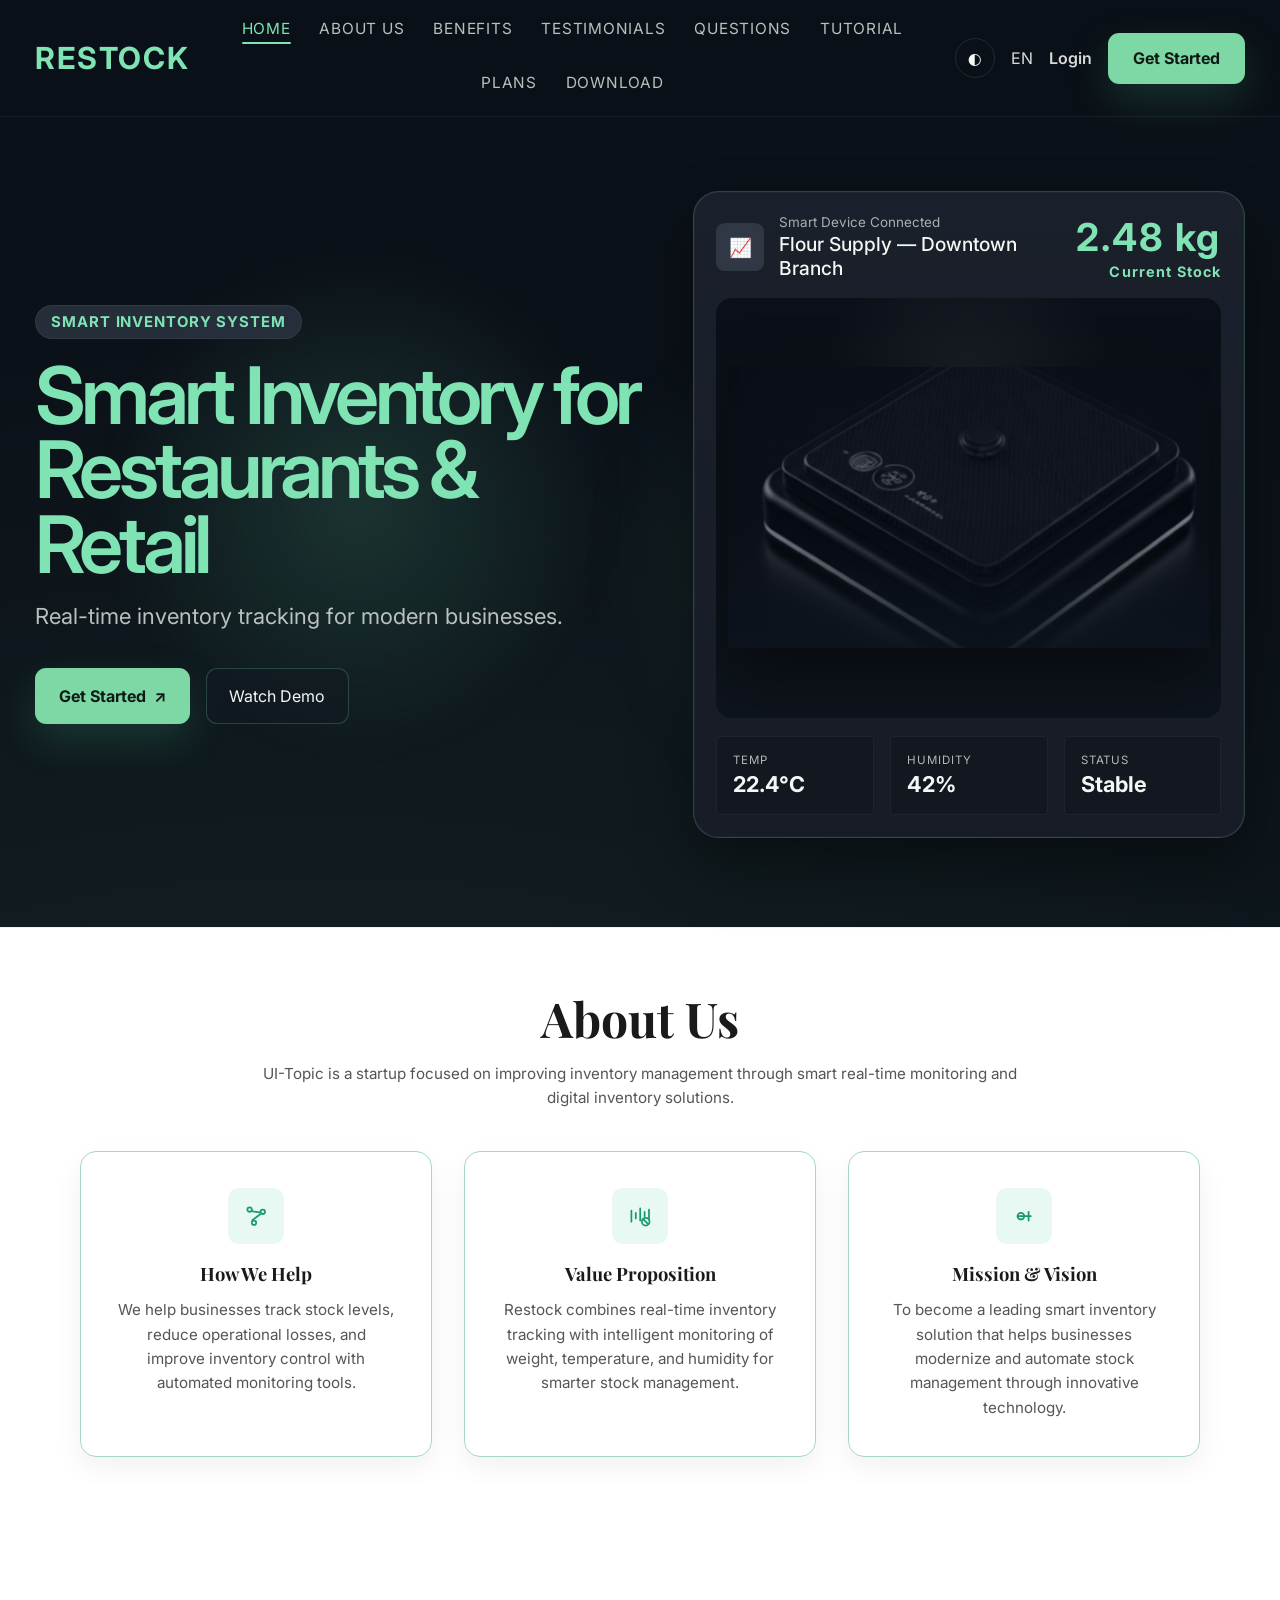
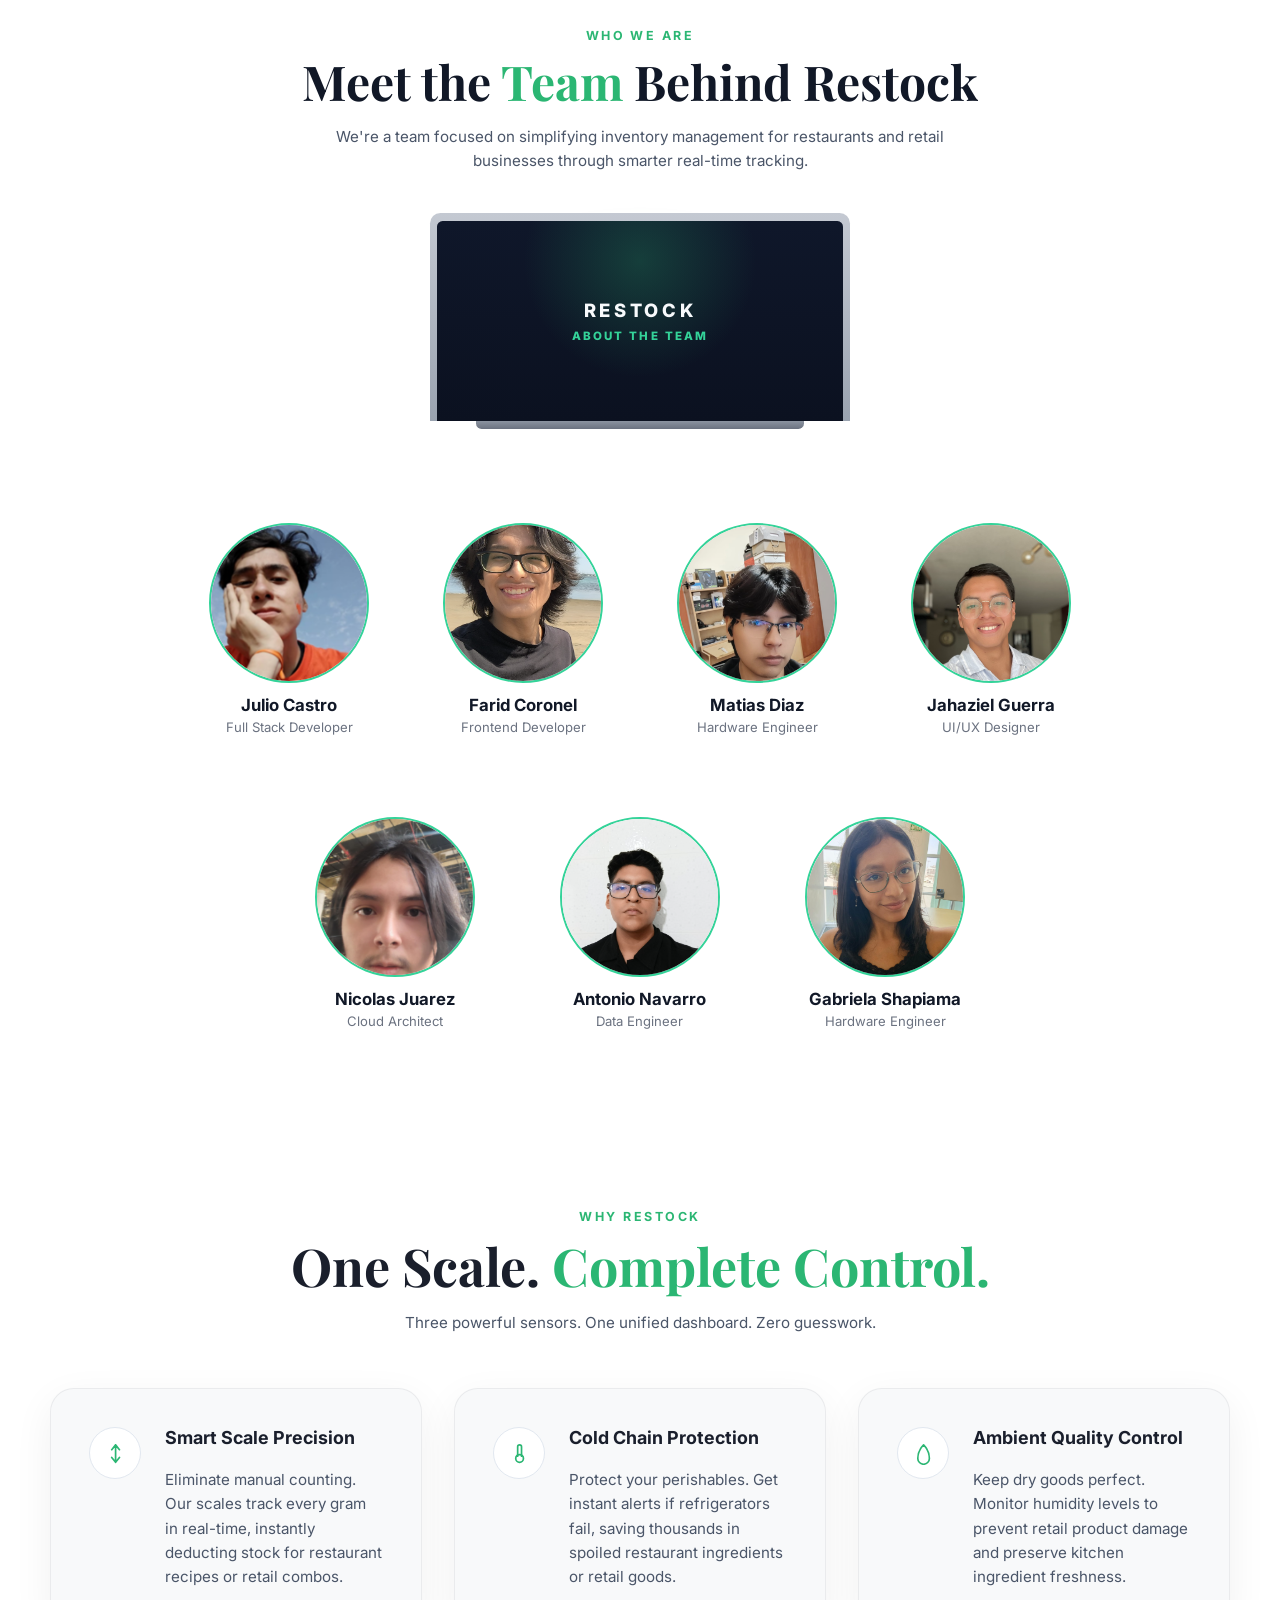
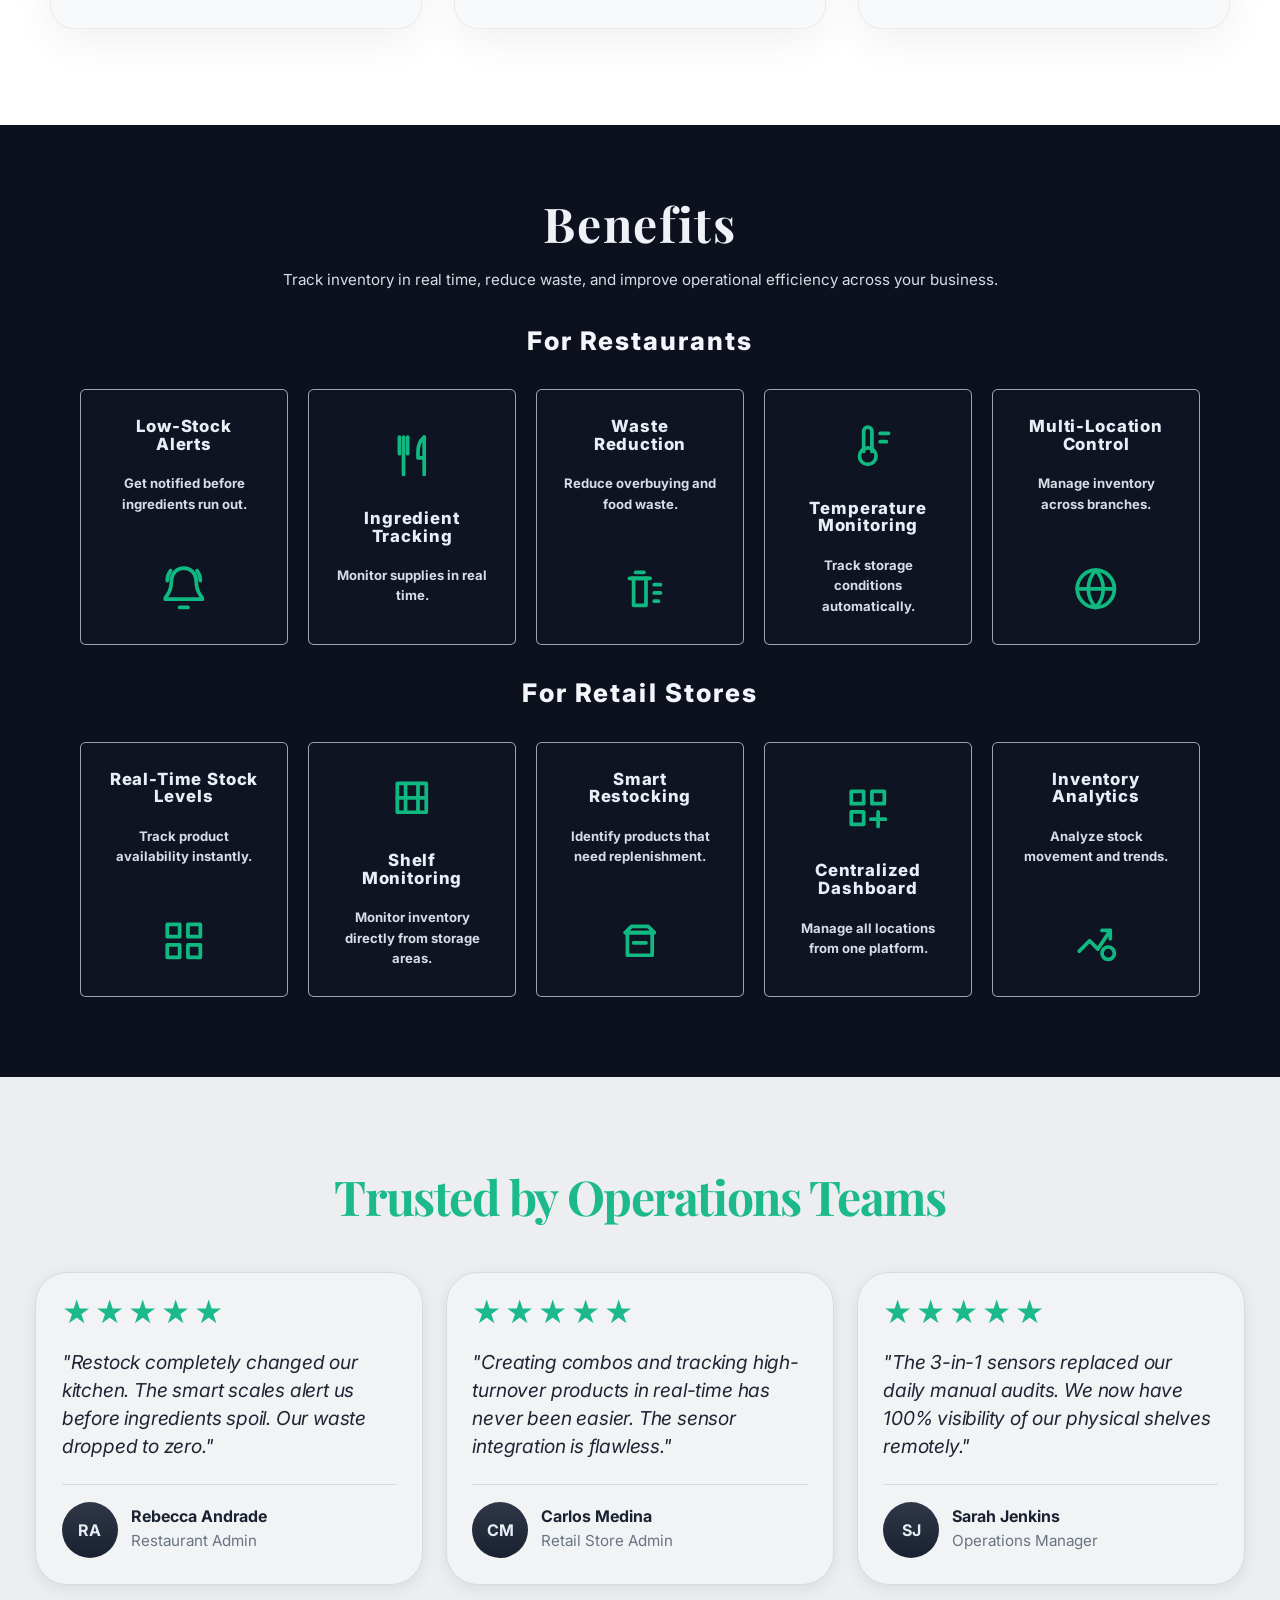
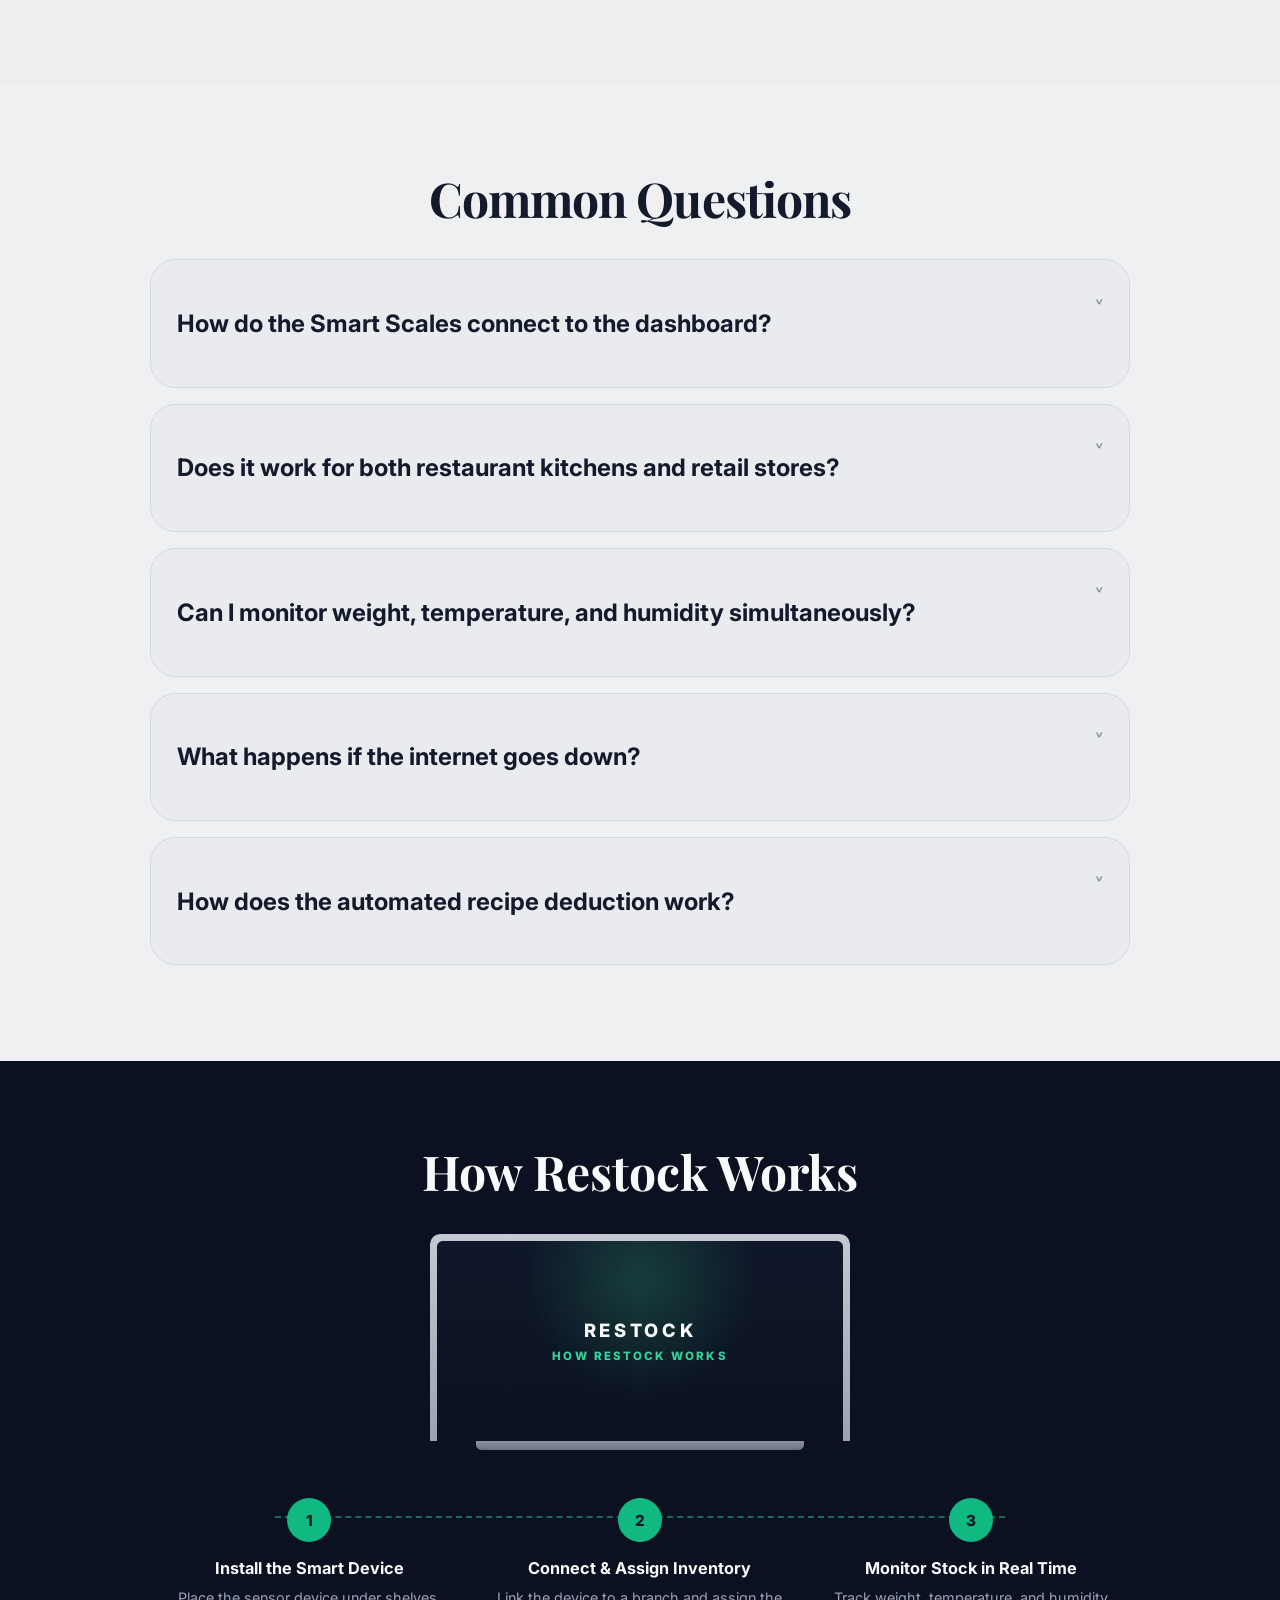
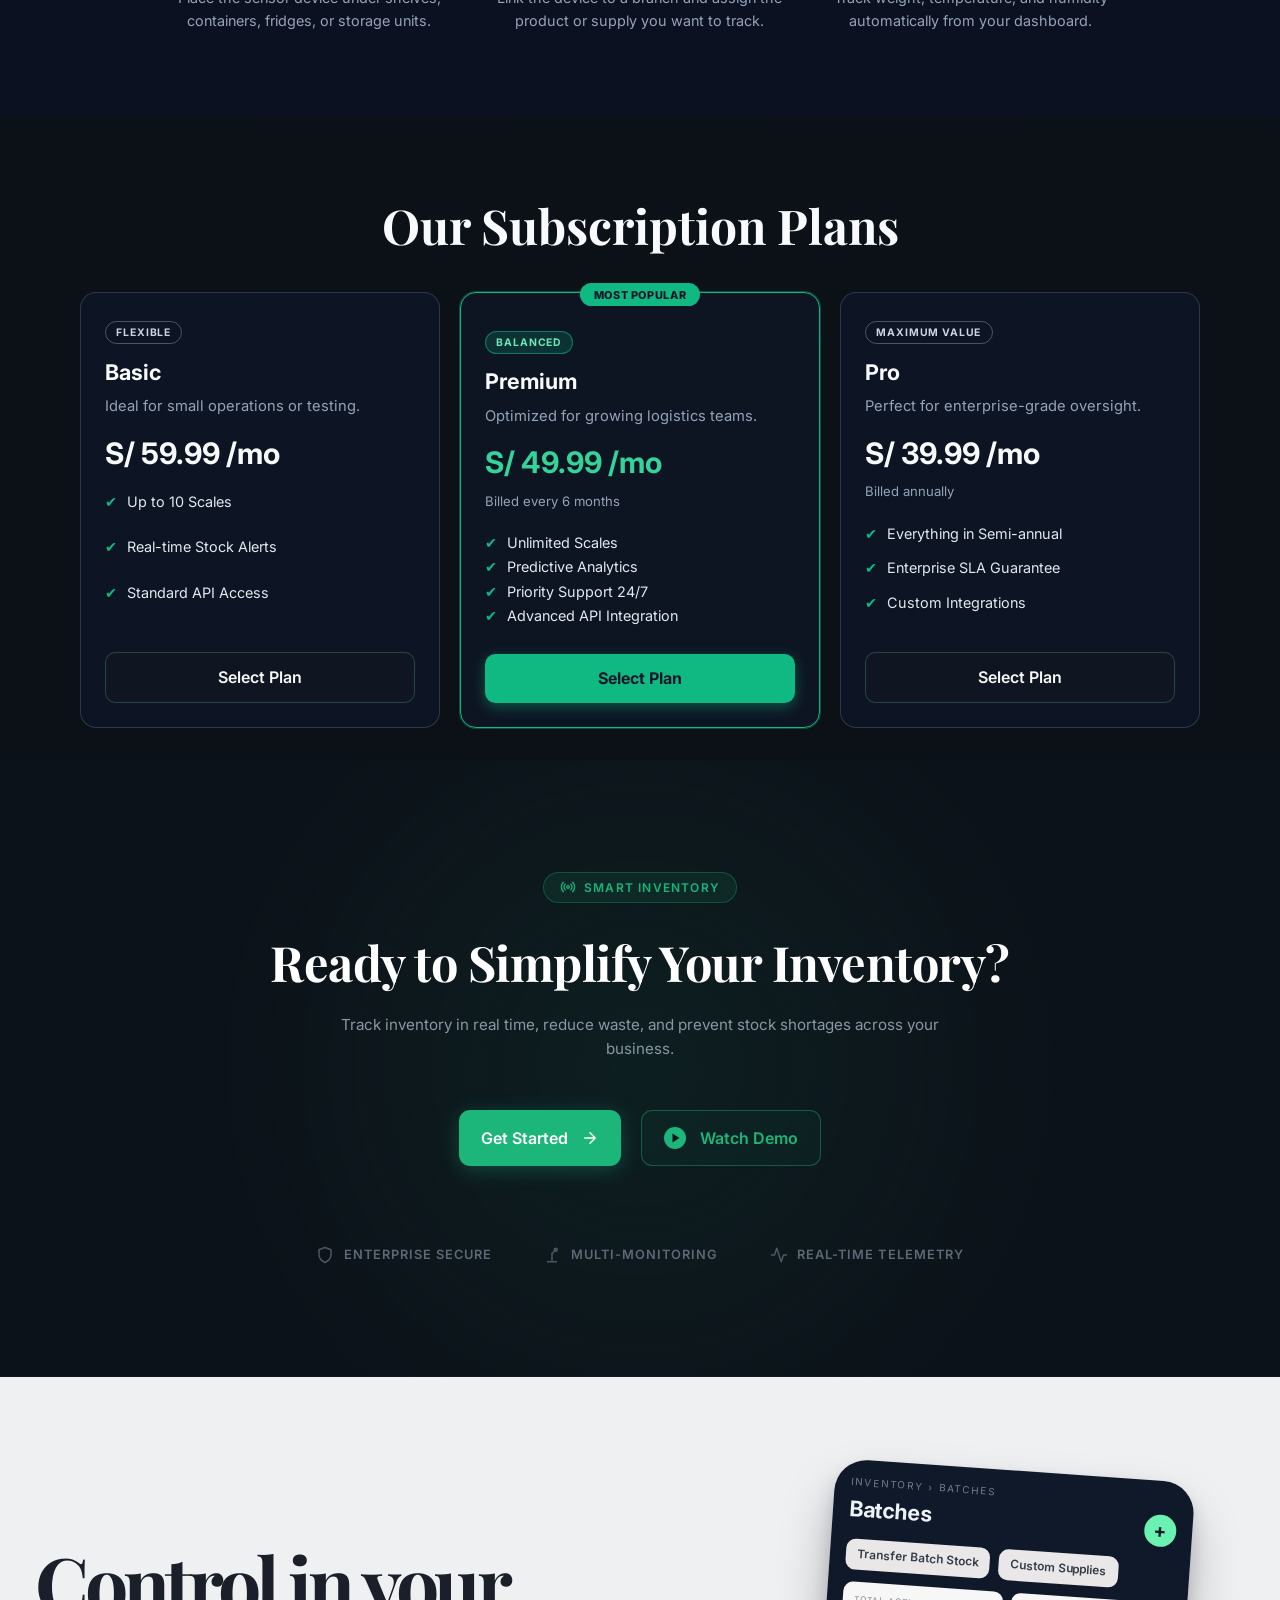
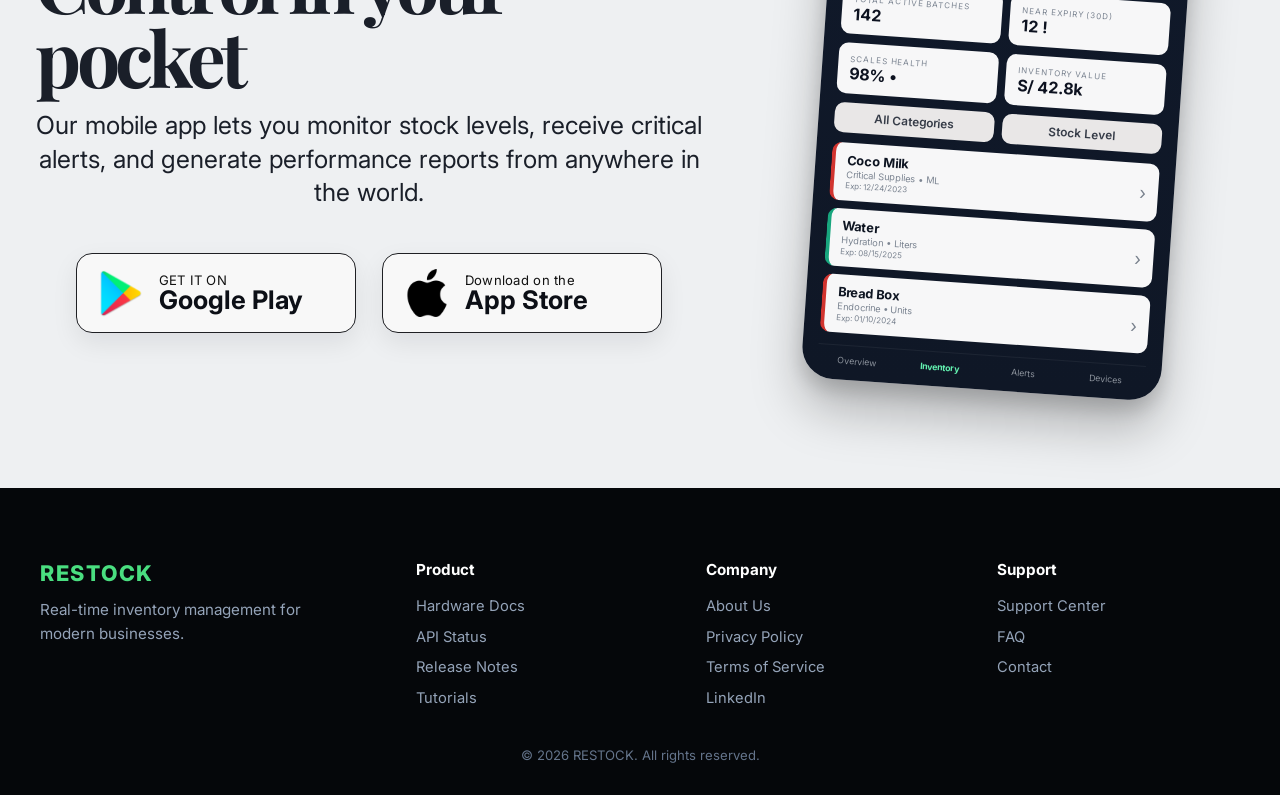
==== commit 12a321a3: "feat(testimonials): update star rating icons from hollow to filled." ====
--- a/src/public/index.html
+++ b/src/public/index.html
@@ -671,7 +671,7 @@
         <div class="testimonials__grid">
           <article class="testimonial-card">
             <div class="testimonial-card__rating" aria-label="5 out of 5 stars">
-              <span>☆</span><span>☆</span><span>☆</span><span>☆</span><span>☆</span>
+              <span>★</span><span>★</span><span>★</span><span>★</span><span>★</span>
             </div>
             <p class="testimonial-card__quote">
               "Restock completely changed our kitchen. The smart scales alert
@@ -689,7 +689,7 @@
 
           <article class="testimonial-card">
             <div class="testimonial-card__rating" aria-label="5 out of 5 stars">
-              <span>☆</span><span>☆</span><span>☆</span><span>☆</span><span>☆</span>
+              <span>★</span><span>★</span><span>★</span><span>★</span><span>★</span>
             </div>
             <p class="testimonial-card__quote">
               "Creating combos and tracking high-turnover products in
@@ -708,7 +708,7 @@
 
           <article class="testimonial-card">
             <div class="testimonial-card__rating" aria-label="5 out of 5 stars">
-              <span>☆</span><span>☆</span><span>☆</span><span>☆</span><span>☆</span>
+              <span>★</span><span>★</span><span>★</span><span>★</span><span>★</span>
             </div>
             <p class="testimonial-card__quote">
               "The 3-in-1 sensors replaced our daily manual audits. We now
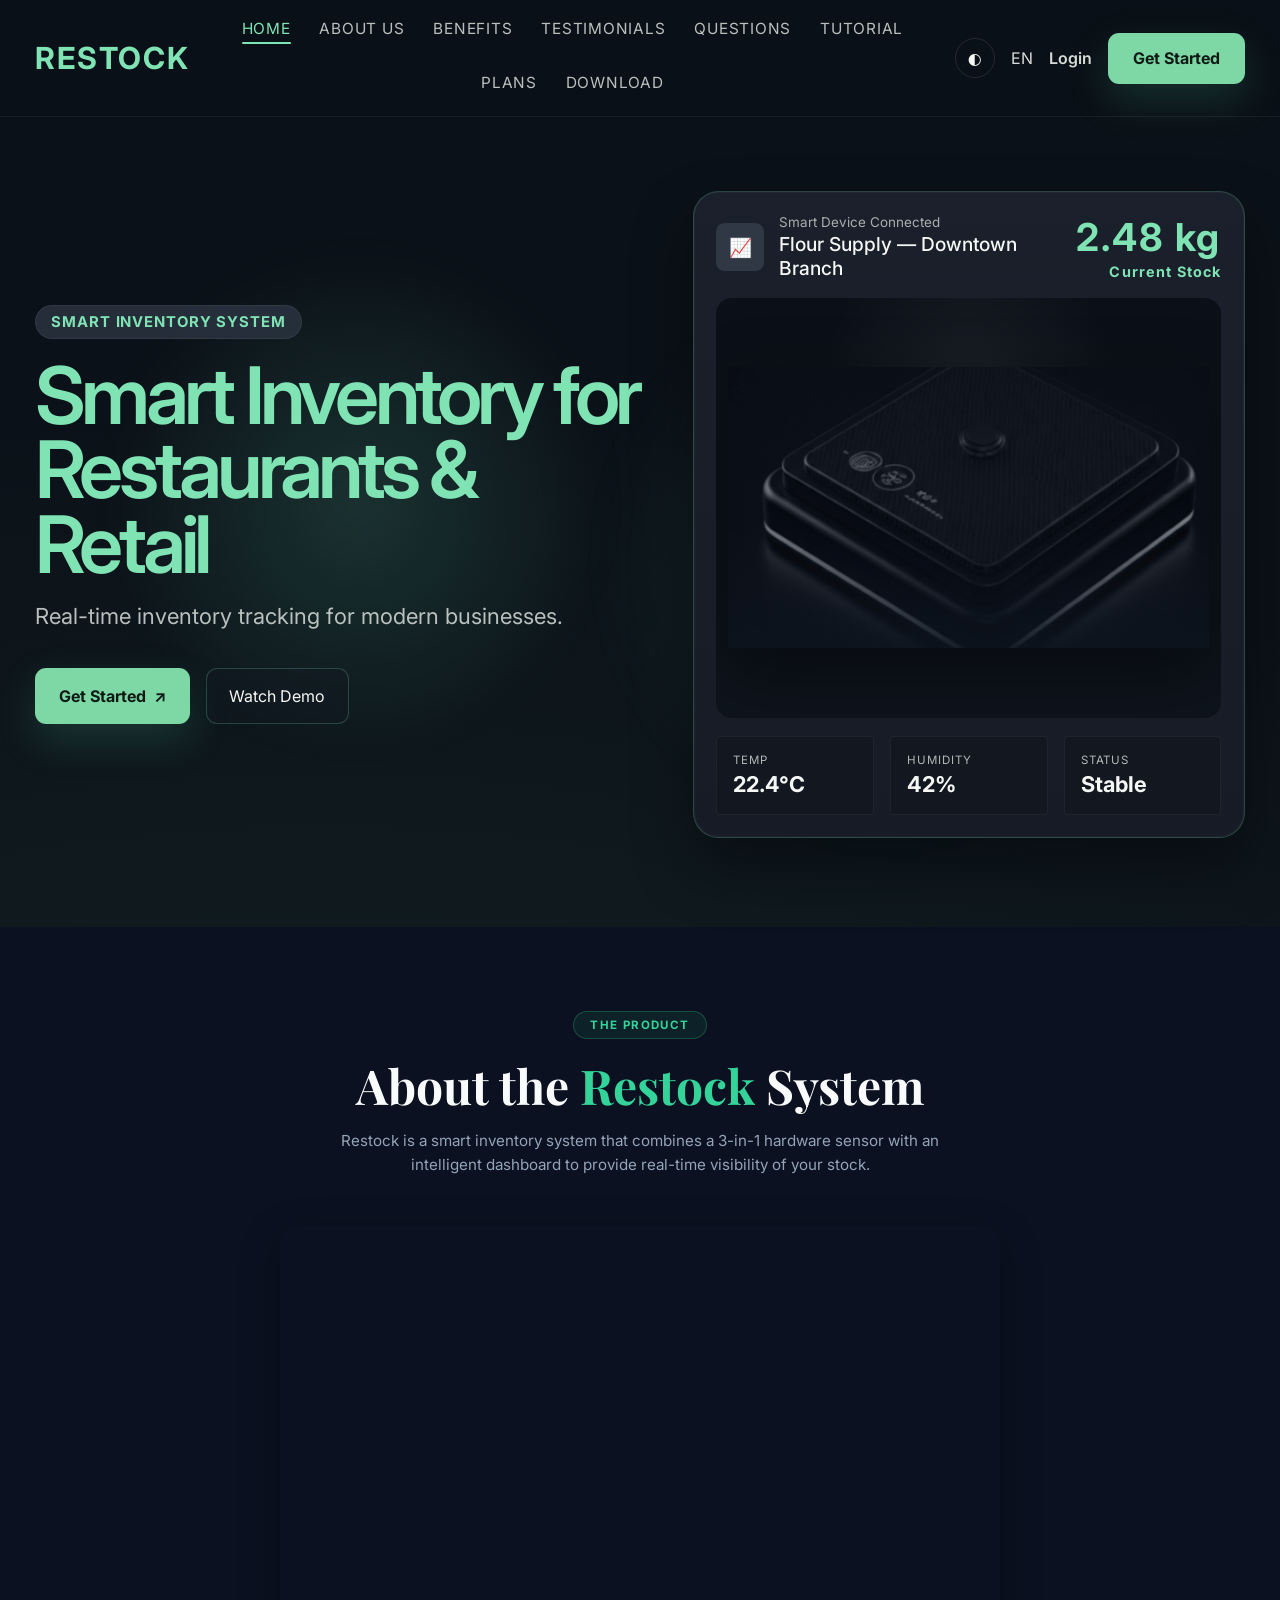
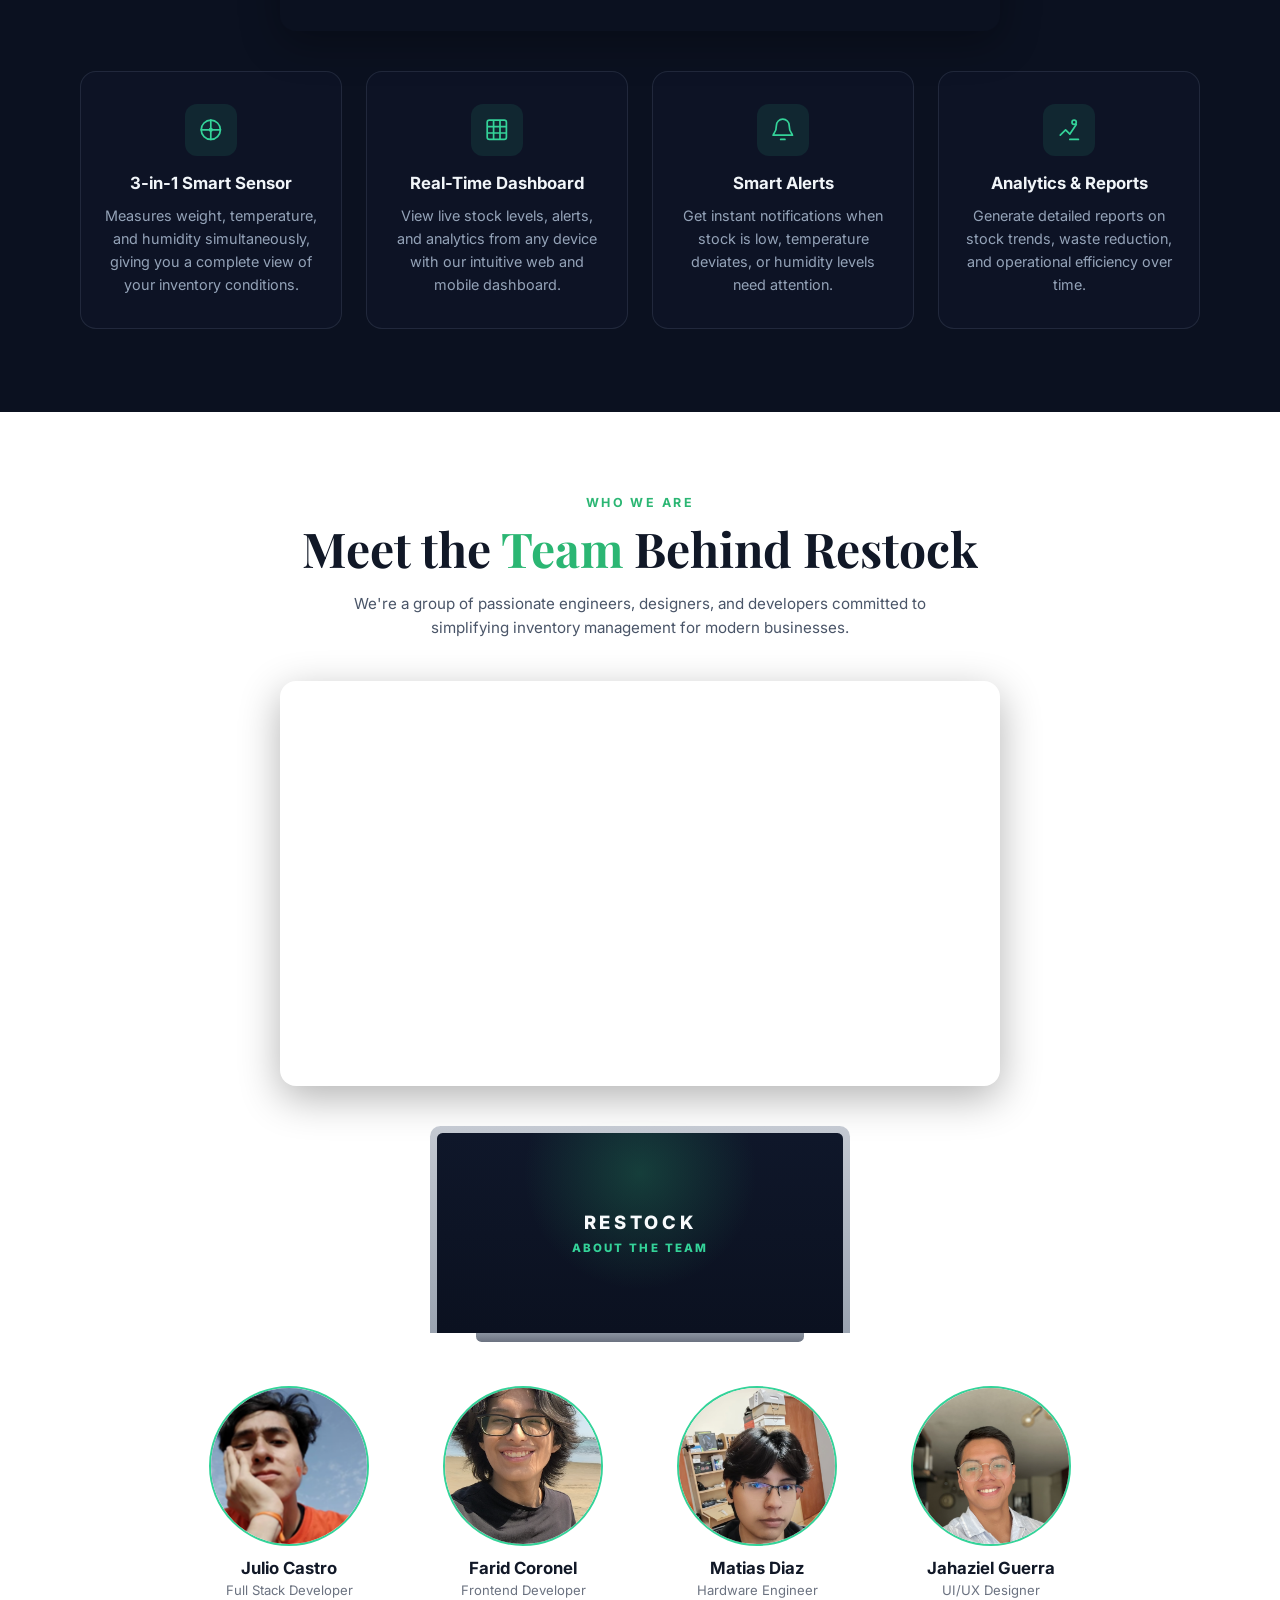
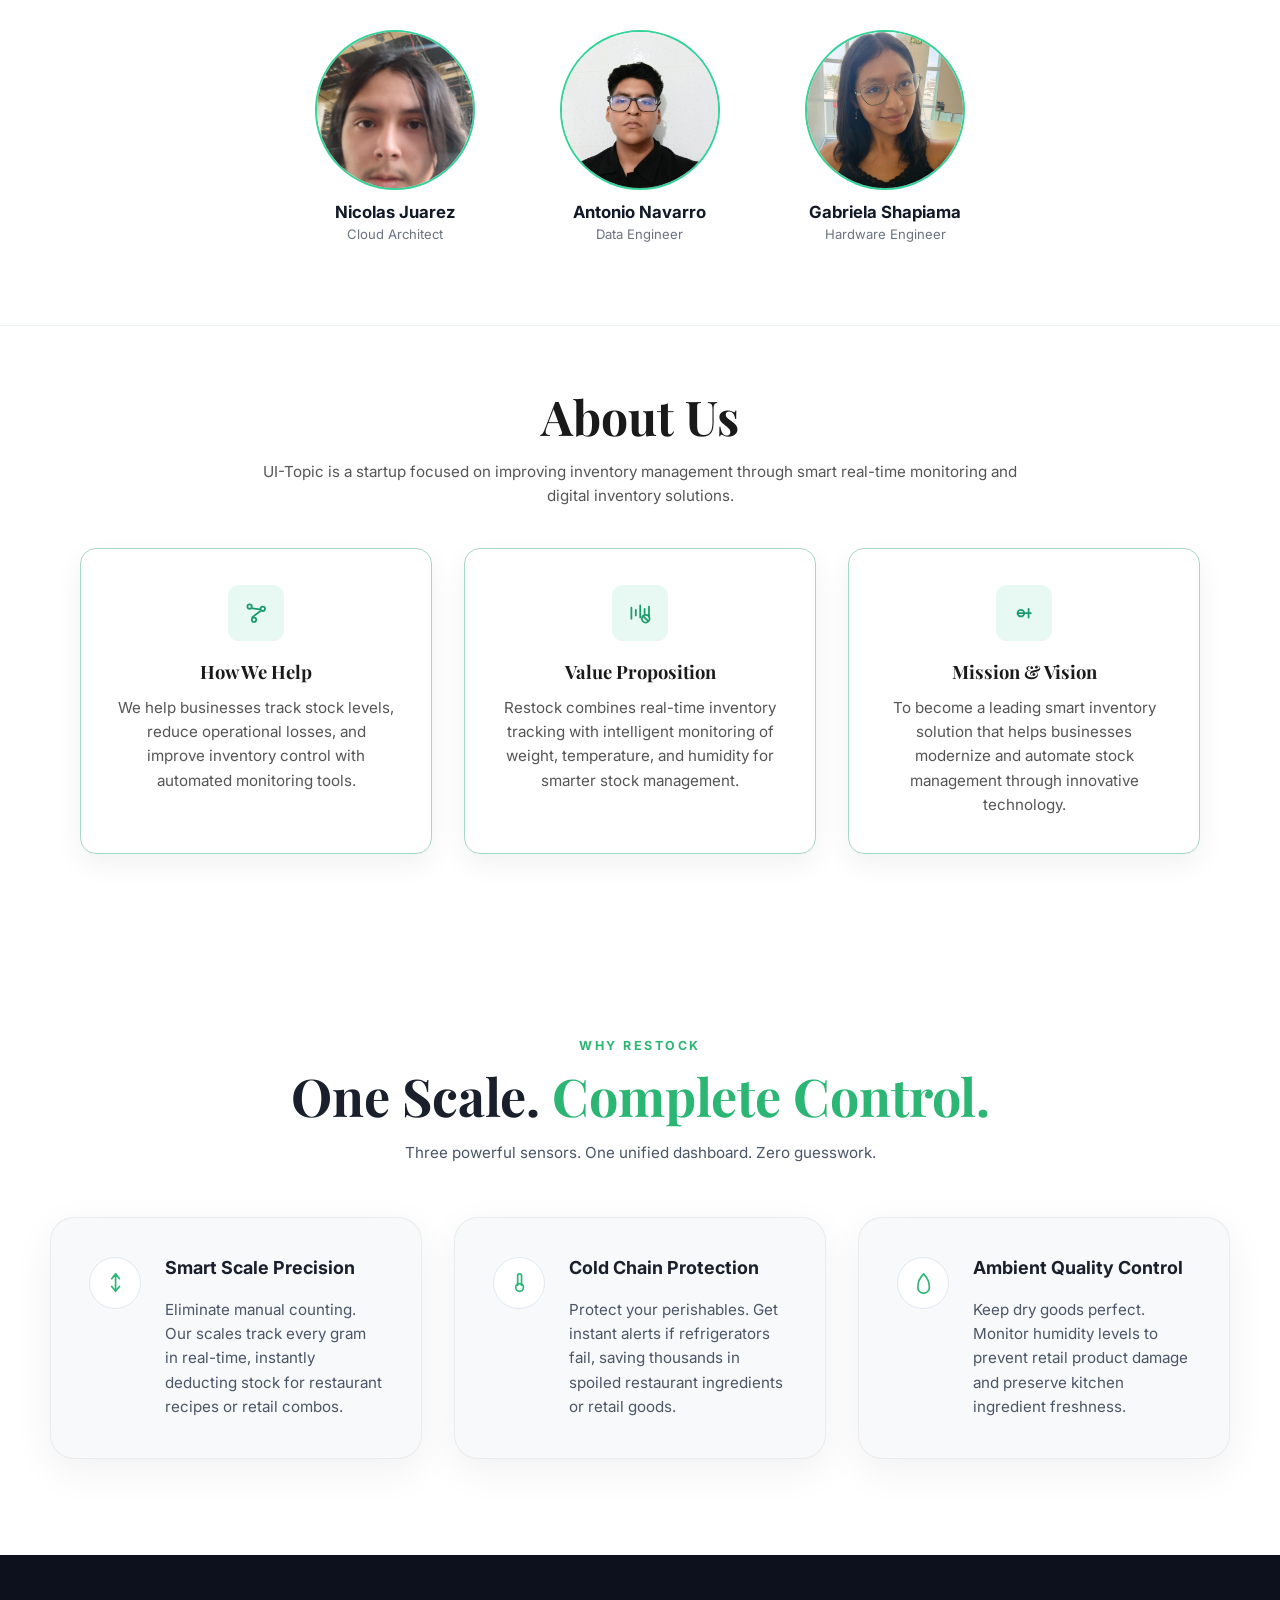
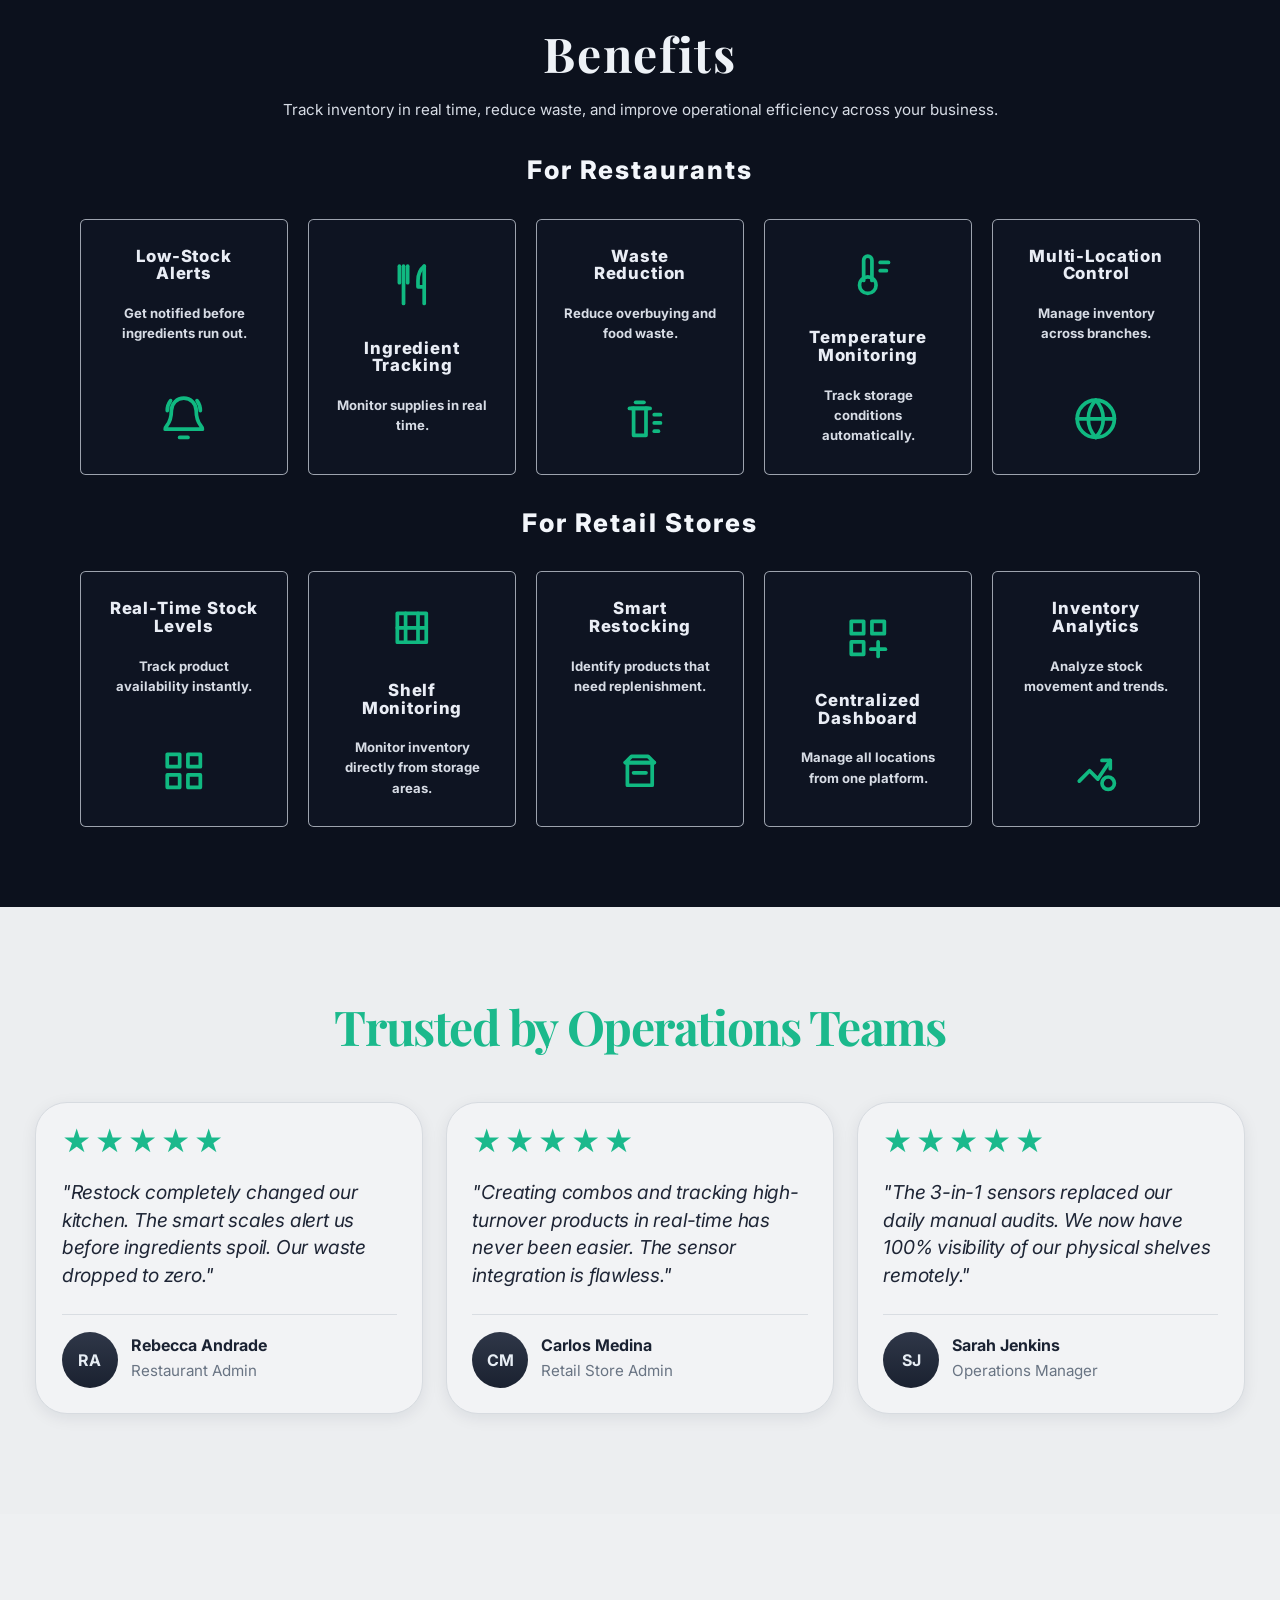
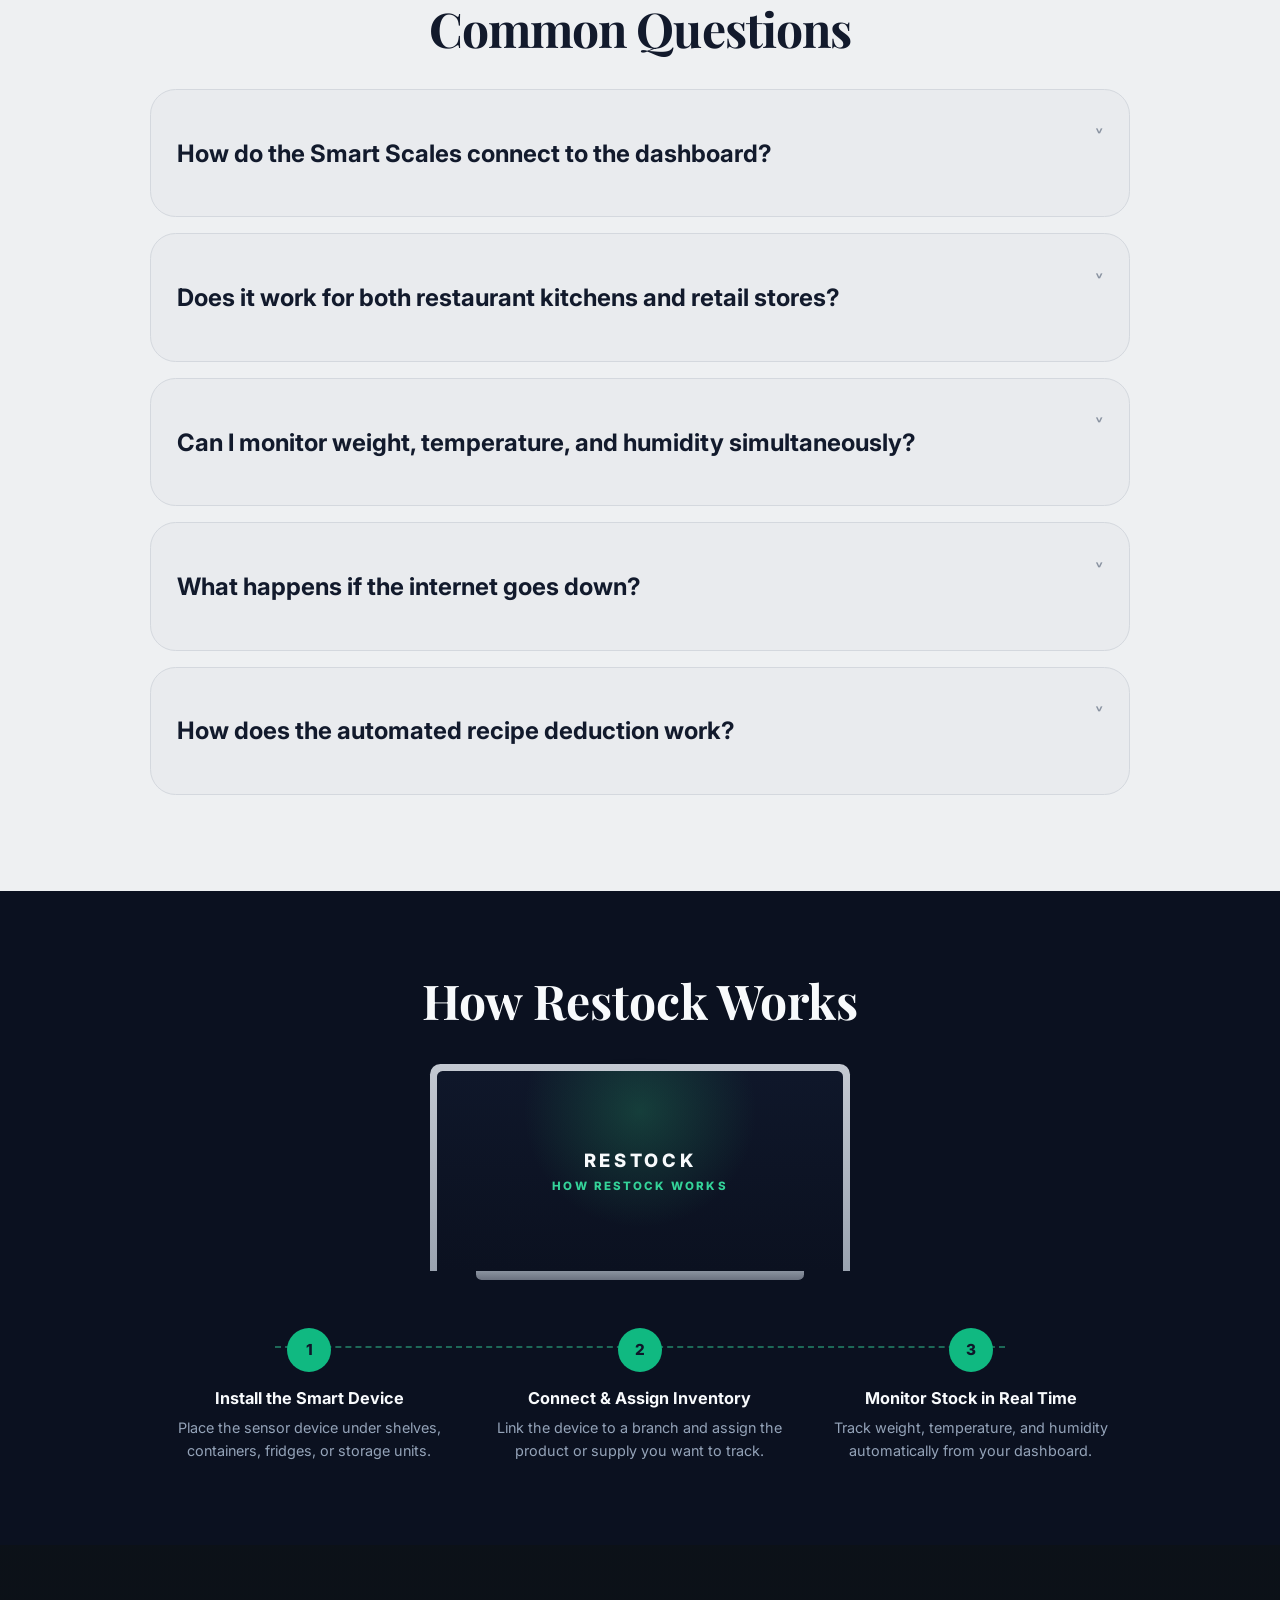
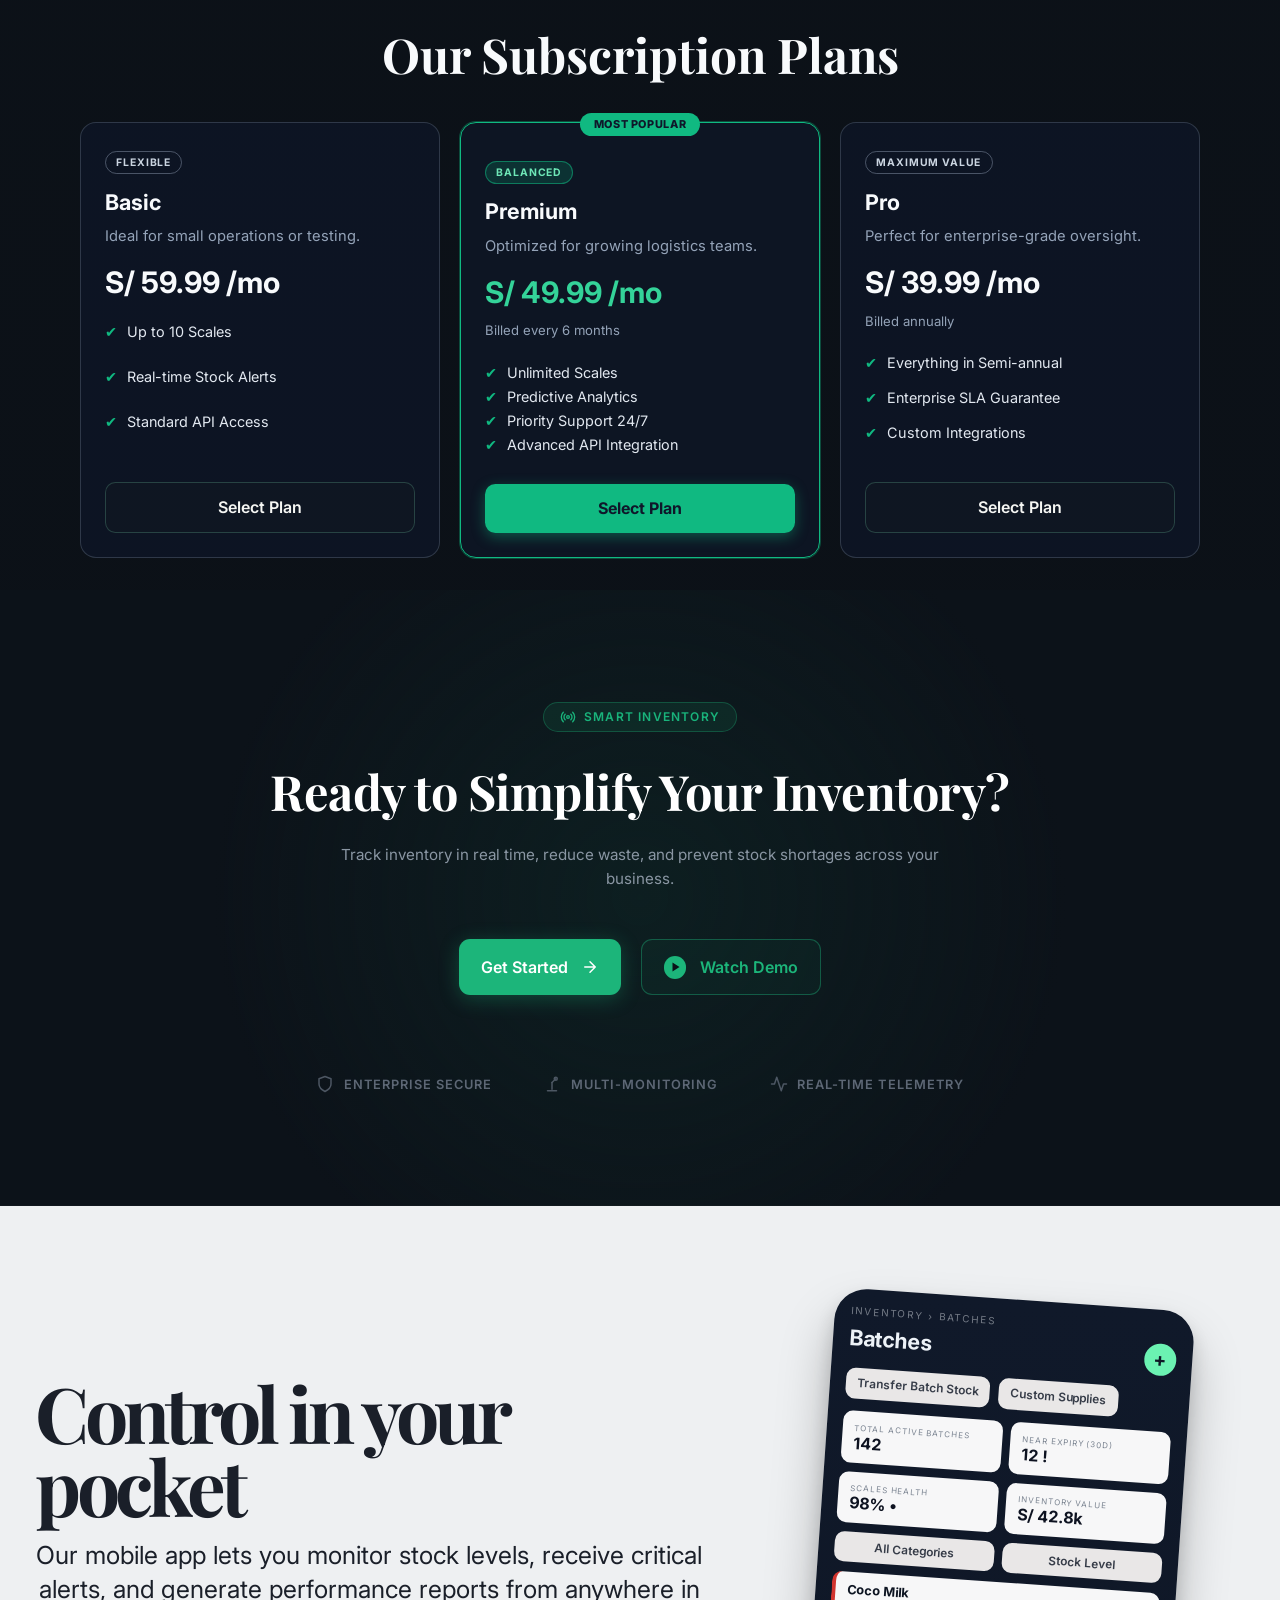
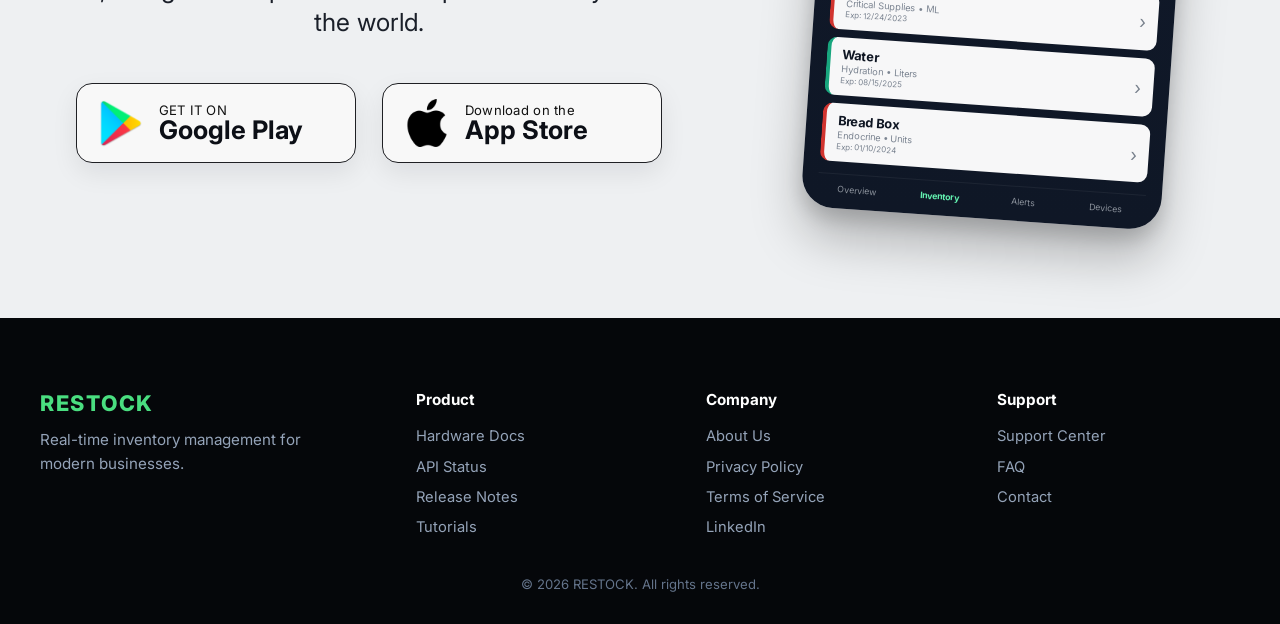
==== commit c8d038e8: "feat: add About the Product and About the Team sections with YouTube video embeds" ====
--- a/src/public/index.html
+++ b/src/public/index.html
@@ -159,6 +159,179 @@
       </div>
     </section>
 
+    <!-- ABOUT THE PRODUCT SECTION -->
+    <section class="about-product" id="about-product" aria-labelledby="about-product-heading">
+      <div class="about-product__inner">
+        <header class="about-product__header">
+          <span class="about-product__eyebrow" data-i18n="aboutProduct.eyebrow">THE PRODUCT</span>
+          <h2 id="about-product-heading" class="about-product__title">
+            <span data-i18n="aboutProduct.titleBefore">About the </span><span class="about-product__title-accent"
+              data-i18n="aboutProduct.titleAccent">Restock</span><span data-i18n="aboutProduct.titleAfter"> System</span>
+          </h2>
+          <p class="about-product__desc" data-i18n="aboutProduct.desc">
+            Restock is a smart inventory system that combines a 3-in-1 hardware sensor with an intelligent dashboard to provide real-time visibility of your stock.
+          </p>
+        </header>
+
+        <div class="about-product__video">
+          <iframe
+            src="https://www.youtube.com/embed/dQw4w9WgXcQ"
+            title="About Restock Product"
+            allow="accelerometer; autoplay; clipboard-write; encrypted-media; gyroscope; picture-in-picture"
+            allowfullscreen>
+          </iframe>
+        </div>
+
+        <div class="about-product__grid" role="list">
+          <article class="about-product__card" role="listitem">
+            <div class="about-product__card-icon" aria-hidden="true">
+              <svg viewBox="0 0 24 24" fill="none" aria-hidden="true">
+                <circle cx="12" cy="12" r="9" stroke="currentColor" stroke-width="1.6" />
+                <path d="M12 3v18M3 12h18" stroke="currentColor" stroke-width="1.6" stroke-linecap="round" />
+                <circle cx="12" cy="12" r="2" fill="currentColor" />
+              </svg>
+            </div>
+            <h3 data-i18n="aboutProduct.card1.title">3-in-1 Smart Sensor</h3>
+            <p data-i18n="aboutProduct.card1.desc">
+              Measures weight, temperature, and humidity simultaneously, giving you a complete view of your inventory conditions.
+            </p>
+          </article>
+
+          <article class="about-product__card" role="listitem">
+            <div class="about-product__card-icon" aria-hidden="true">
+              <svg viewBox="0 0 24 24" fill="none" aria-hidden="true">
+                <rect x="3" y="3" width="18" height="18" rx="2" stroke="currentColor" stroke-width="1.6" />
+                <path d="M9 3v18M15 3v18M3 9h18M3 15h18" stroke="currentColor" stroke-width="1.6" />
+              </svg>
+            </div>
+            <h3 data-i18n="aboutProduct.card2.title">Real-Time Dashboard</h3>
+            <p data-i18n="aboutProduct.card2.desc">
+              View live stock levels, alerts, and analytics from any device with our intuitive web and mobile dashboard.
+            </p>
+          </article>
+
+          <article class="about-product__card" role="listitem">
+            <div class="about-product__card-icon" aria-hidden="true">
+              <svg viewBox="0 0 24 24" fill="none" aria-hidden="true">
+                <path d="M18 8a6 6 0 0 0-12 0c0 7-3 7-3 9h18c0-2-3-2-3-9Z" stroke="currentColor" stroke-width="1.6" />
+                <path d="M10 21h4" stroke="currentColor" stroke-width="1.6" stroke-linecap="round" />
+              </svg>
+            </div>
+            <h3 data-i18n="aboutProduct.card3.title">Smart Alerts</h3>
+            <p data-i18n="aboutProduct.card3.desc">
+              Get instant notifications when stock is low, temperature deviates, or humidity levels need attention.
+            </p>
+          </article>
+
+          <article class="about-product__card" role="listitem">
+            <div class="about-product__card-icon" aria-hidden="true">
+              <svg viewBox="0 0 24 24" fill="none" aria-hidden="true">
+                <path d="M4 17l5-5 4 4 6-9" stroke="currentColor" stroke-width="1.6" stroke-linecap="round" stroke-linejoin="round" />
+                <circle cx="17" cy="5" r="2" stroke="currentColor" stroke-width="1.6" />
+                <path d="M13 21h8" stroke="currentColor" stroke-width="1.6" stroke-linecap="round" />
+              </svg>
+            </div>
+            <h3 data-i18n="aboutProduct.card4.title">Analytics & Reports</h3>
+            <p data-i18n="aboutProduct.card4.desc">
+              Generate detailed reports on stock trends, waste reduction, and operational efficiency over time.
+            </p>
+          </article>
+        </div>
+      </div>
+    </section>
+
+    <!-- ABOUT THE TEAM SECTION -->
+    <section class="team-page" id="about-team" aria-labelledby="team-page-heading">
+      <div class="team-page__inner">
+        <header class="team-page__header">
+          <span class="team-page__eyebrow" data-i18n="teamPage.label">WHO WE ARE</span>
+          <h2 id="team-page-heading" class="team-page__title">
+            <span data-i18n="teamPage.titleBefore">Meet the </span><span class="team-page__title-accent"
+              data-i18n="teamPage.titleAccent">Team</span><span data-i18n="teamPage.titleAfter"> Behind Restock</span>
+          </h2>
+          <p class="team-page__lead" data-i18n="teamPage.lead">
+            We're a group of passionate engineers, designers, and developers committed to simplifying inventory management for modern businesses.
+          </p>
+        </header>
+
+        <div class="team-page__video">
+          <iframe
+            src="https://www.youtube.com/embed/dQw4w9WgXcQ"
+            title="About Restock Team"
+            allow="accelerometer; autoplay; clipboard-write; encrypted-media; gyroscope; picture-in-picture"
+            allowfullscreen>
+          </iframe>
+        </div>
+
+        <div class="team-page__laptop" aria-hidden="true">
+          <div class="team-page__laptop-glow"></div>
+          <div class="team-page__laptop-lid">
+            <div class="team-page__laptop-screen">
+              <span class="team-page__laptop-brand">RESTOCK</span>
+              <span class="team-page__laptop-tag" data-i18n="teamPage.laptopTag">ABOUT THE TEAM</span>
+            </div>
+          </div>
+          <div class="team-page__laptop-base"></div>
+        </div>
+
+        <div class="team-page__grid">
+          <div class="team-page__row team-page__row--4">
+            <article class="team-page__member">
+              <div class="team-page__member-avatar">
+                <img src="./assets/images/team/julio.png" alt="Julio Castro" />
+              </div>
+              <h3 class="team-page__member-name" data-i18n="teamPage.m1.name">Julio Castro</h3>
+              <p class="team-page__member-role" data-i18n="teamPage.m1.role">Full Stack Developer</p>
+            </article>
+            <article class="team-page__member">
+              <div class="team-page__member-avatar">
+                <img src="./assets/images/team/farid.png" alt="Farid Coronel" />
+              </div>
+              <h3 class="team-page__member-name" data-i18n="teamPage.m2.name">Farid Coronel</h3>
+              <p class="team-page__member-role" data-i18n="teamPage.m2.role">Frontend Developer</p>
+            </article>
+            <article class="team-page__member">
+              <div class="team-page__member-avatar">
+                <img src="./assets/images/team/matias.png" alt="Matias Diaz" />
+              </div>
+              <h3 class="team-page__member-name" data-i18n="teamPage.m3.name">Matias Diaz</h3>
+              <p class="team-page__member-role" data-i18n="teamPage.m3.role">Hardware Engineer</p>
+            </article>
+            <article class="team-page__member">
+              <div class="team-page__member-avatar">
+                <img src="./assets/images/team/jahaziel.png" alt="Jahaziel Guerra" />
+              </div>
+              <h3 class="team-page__member-name" data-i18n="teamPage.m4.name">Jahaziel Guerra</h3>
+              <p class="team-page__member-role" data-i18n="teamPage.m4.role">UI/UX Designer</p>
+            </article>
+          </div>
+          <div class="team-page__row team-page__row--3">
+            <article class="team-page__member">
+              <div class="team-page__member-avatar">
+                <img src="./assets/images/team/nicolas.png" alt="Nicolas Juarez" />
+              </div>
+              <h3 class="team-page__member-name" data-i18n="teamPage.m5.name">Nicolas Juarez</h3>
+              <p class="team-page__member-role" data-i18n="teamPage.m5.role">Cloud Architect</p>
+            </article>
+            <article class="team-page__member">
+              <div class="team-page__member-avatar">
+                <img src="./assets/images/team/antonio.png" alt="Antonio Navarro" />
+              </div>
+              <h3 class="team-page__member-name" data-i18n="teamPage.m6.name">Antonio Navarro</h3>
+              <p class="team-page__member-role" data-i18n="teamPage.m6.role">Data Engineer</p>
+            </article>
+            <article class="team-page__member">
+              <div class="team-page__member-avatar">
+                <img src="./assets/images/team/gabriela.png" alt="Gabriela Shapiama" />
+              </div>
+              <h3 class="team-page__member-name" data-i18n="teamPage.m7.name">Gabriela Shapiama</h3>
+              <p class="team-page__member-role" data-i18n="teamPage.m7.role">Hardware Engineer</p>
+            </article>
+          </div>
+        </div>
+      </div>
+    </section>
+
     <!-- ABOUT US SECTION -->
     <section id="about" class="about-page" aria-label="About Restock">
       <div class="about-us-section" aria-labelledby="about-us-heading">
@@ -220,114 +393,6 @@
                 technology.
               </p>
             </article>
-          </div>
-        </div>
-      </div>
-
-      <!-- TEAM MEMBERS SECTION -->
-      <div class="team-section" aria-labelledby="team-heading">
-        <div class="team-section__inner">
-          <p class="team-section__eyebrow" data-i18n="team.label">Who we are</p>
-          <h2 id="team-heading" class="team-section__title">
-            <span data-i18n="team.titleBefore">Meet the </span><span class="team-section__title-accent"
-              data-i18n="team.titleAccent">Team</span><span data-i18n="team.titleAfter"> Behind Restock</span>
-          </h2>
-          <p class="team-section__lead" data-i18n="team.lead">
-            We're a team focused on simplifying inventory management for
-            restaurants and retail businesses through smarter real-time tracking.
-          </p>
-
-          <div class="team-laptop" aria-hidden="true">
-            <div class="team-laptop__glow"></div>
-            <div class="team-laptop__lid">
-              <div class="team-laptop__screen">
-                <span class="team-laptop__brand">RESTOCK</span>
-                <span class="team-laptop__tag" data-i18n="team.laptopTag">ABOUT THE TEAM</span>
-              </div>
-            </div>
-            <div class="team-laptop__base"></div>
-          </div>
-
-          <div class="team-grid">
-            <div class="team-grid__row team-grid__row--4">
-              <article class="team-member">
-                <div class="team-member__avatar">
-                  <img src="./assets/images/team/julio.png" alt="Julio Castro" />
-                </div>
-                <h3 class="team-member__name" data-i18n="team.m1.name">
-                  Julio Castro
-                </h3>
-                <p class="team-member__role" data-i18n="team.m1.role">
-                  Full Stack Developer
-                </p>
-              </article>
-              <article class="team-member">
-                <div class="team-member__avatar">
-                  <img src="./assets/images/team/farid.png" alt="Farid Coronel" />
-                </div>
-                <h3 class="team-member__name" data-i18n="team.m2.name">
-                  Farid Coronel
-                </h3>
-                <p class="team-member__role" data-i18n="team.m2.role">
-                  Frontend Developer
-                </p>
-              </article>
-              <article class="team-member">
-                <div class="team-member__avatar">
-                  <img src="./assets/images/team/matias.png" alt="Matias Diaz" />
-                </div>
-                <h3 class="team-member__name" data-i18n="team.m3.name">
-                  Matias Diaz
-                </h3>
-                <p class="team-member__role" data-i18n="team.m3.role">Hardware Engineer</p>
-              </article>
-              <article class="team-member">
-                <div class="team-member__avatar">
-                  <img src="./assets/images/team/jahaziel.png" alt="Jahaziel Guerra" />
-                </div>
-                <h3 class="team-member__name" data-i18n="team.m4.name">
-                  Jahaziel Guerra
-                </h3>
-                <p class="team-member__role" data-i18n="team.m4.role">
-                  UI/UX Designer
-                </p>
-              </article>
-            </div>
-            <div class="team-grid__row team-grid__row--3">
-              <article class="team-member">
-                <div class="team-member__avatar">
-                  <img src="./assets/images/team/nicolas.png" alt="Nicolas Juarez" />
-                </div>
-                <h3 class="team-member__name" data-i18n="team.m5.name">
-                  Nicolas Juarez
-                </h3>
-                <p class="team-member__role" data-i18n="team.m5.role">
-                  Cloud Architect
-                </p>
-              </article>
-              <article class="team-member">
-                <div class="team-member__avatar">
-                  <img src="./assets/images/team/antonio.png" alt="Antonio Navarro" />
-                </div>
-                <h3 class="team-member__name" data-i18n="team.m6.name">
-                  Antonio Navarro
-                </h3>
-                <p class="team-member__role" data-i18n="team.m6.role">
-                  Data Engineer
-                </p>
-              </article>
-              <article class="team-member">
-                <div class="team-member__avatar">
-                  <img src="./assets/images/team/gabriela.png" alt="Gabriela Shapiama" />
-                </div>
-                <h3 class="team-member__name" data-i18n="team.m7.name">
-                  Gabriela Shapiama
-                </h3>
-                <p class="team-member__role" data-i18n="team.m7.role">
-                  Hardware Engineer
-                </p>
-              </article>
-            </div>
           </div>
         </div>
       </div>
--- a/src/public/assets/styles/styles.css
+++ b/src/public/assets/styles/styles.css
@@ -2699,3 +2699,330 @@
     }
 }
 
+/* ═══════════════════════════════════════
+   ABOUT PRODUCT
+═══════════════════════════════════════ */
+
+.about-product {
+    padding: var(--rs-section-y) 1.5rem;
+    background: #0b1120;
+    color: #e2e8f0;
+}
+
+.about-product__inner {
+    width: min(1120px, 100%);
+    margin: 0 auto;
+}
+
+.about-product__header {
+    text-align: center;
+    margin-bottom: 3rem;
+}
+
+.about-product__eyebrow {
+    display: inline-flex;
+    align-items: center;
+    gap: 0.5rem;
+    padding: 0.4rem 1rem;
+    border-radius: 999px;
+    background: rgba(43, 182, 115, 0.1);
+    border: 1px solid rgba(43, 182, 115, 0.3);
+    color: #34d399;
+    font-size: 0.72rem;
+    font-weight: 700;
+    letter-spacing: 0.12em;
+    text-transform: uppercase;
+    margin-bottom: 1.25rem;
+}
+
+.about-product__title {
+    margin: 0 0 1rem;
+    font-family: var(--rs-font-serif);
+    font-size: clamp(2rem, 4vw, 3rem);
+    line-height: var(--rs-leading-tight);
+    font-weight: 700;
+    color: #f8fafc;
+}
+
+.about-product__title-accent {
+    color: #34d399;
+}
+
+.about-product__desc {
+    margin: 0 auto;
+    max-width: 42rem;
+    font-size: var(--rs-body);
+    line-height: var(--rs-leading-body);
+    color: #94a3b8;
+}
+
+.about-product__video,
+.team-page__video {
+    position: relative;
+    width: 100%;
+    max-width: 720px;
+    margin: 0 auto 2.5rem;
+    border-radius: 1rem;
+    overflow: hidden;
+    box-shadow: 0 12px 40px rgba(0, 0, 0, 0.3);
+}
+
+.about-product__video iframe,
+.team-page__video iframe {
+    display: block;
+    width: 100%;
+    aspect-ratio: 16 / 9;
+    border: 0;
+}
+
+.about-product__grid {
+    display: grid;
+    grid-template-columns: repeat(4, minmax(0, 1fr));
+    gap: clamp(1rem, 2vw, 1.5rem);
+}
+
+.about-product__card {
+    text-align: center;
+    padding: clamp(1.5rem, 2.5vw, 2rem) 1.25rem;
+    border-radius: 1rem;
+    border: 1px solid rgba(148, 163, 184, 0.15);
+    background: rgba(15, 23, 42, 0.6);
+    transition: transform 0.2s ease, border-color 0.2s ease;
+}
+
+.about-product__card:hover {
+    transform: translateY(-3px);
+    border-color: rgba(52, 211, 153, 0.35);
+}
+
+.about-product__card-icon {
+    display: grid;
+    place-items: center;
+    width: 3.25rem;
+    height: 3.25rem;
+    margin: 0 auto 1.1rem;
+    border-radius: 0.75rem;
+    background: rgba(52, 211, 153, 0.1);
+    color: #34d399;
+}
+
+.about-product__card-icon svg {
+    width: 1.6rem;
+    height: 1.6rem;
+}
+
+.about-product__card h3 {
+    margin: 0 0 0.65rem;
+    font-size: 1.05rem;
+    font-weight: 700;
+    color: #f1f5f9;
+    font-family: var(--rs-font-sans);
+}
+
+.about-product__card p {
+    margin: 0;
+    font-size: 0.9rem;
+    line-height: 1.6;
+    color: #94a3b8;
+}
+
+@media (max-width: 900px) {
+    .about-product__grid {
+        grid-template-columns: repeat(2, minmax(0, 1fr));
+    }
+}
+
+@media (max-width: 560px) {
+    .about-product__grid {
+        grid-template-columns: 1fr;
+    }
+}
+
+/* ═══════════════════════════════════════
+   ABOUT TEAM (standalone section)
+═══════════════════════════════════════ */
+
+.team-page {
+    padding: var(--rs-section-y) 1.5rem;
+    background: #ffffff;
+    color: #1a1f2c;
+    text-align: center;
+}
+
+.team-page__inner {
+    width: min(1100px, 100%);
+    margin: 0 auto;
+}
+
+.team-page__header {
+    margin-bottom: 2.5rem;
+}
+
+.team-page__eyebrow {
+    margin: 0 0 0.75rem;
+    font-size: 0.78rem;
+    font-weight: 700;
+    letter-spacing: 0.2em;
+    text-transform: uppercase;
+    color: #2bb673;
+    display: block;
+}
+
+.team-page__title {
+    margin: 0 0 1rem;
+    font-family: var(--rs-font-serif);
+    font-size: var(--rs-h2-lg);
+    line-height: var(--rs-leading-tight);
+    font-weight: 700;
+    color: #111827;
+}
+
+.team-page__title-accent {
+    color: #2bb673;
+}
+
+.team-page__lead {
+    margin: 0 auto;
+    max-width: 38rem;
+    font-size: var(--rs-body);
+    line-height: var(--rs-leading-body);
+    color: #4a5568;
+}
+
+.team-page__laptop {
+    position: relative;
+    width: min(100%, 420px);
+    margin: 0 auto 2.75rem;
+}
+
+.team-page__laptop-glow {
+    position: absolute;
+    inset: 18% 10% auto;
+    height: 55%;
+    border-radius: 50%;
+    background: radial-gradient(circle, rgba(43, 182, 115, 0.35), transparent 68%);
+    filter: blur(22px);
+    pointer-events: none;
+}
+
+.team-page__laptop-lid {
+    position: relative;
+    border-radius: 0.65rem 0.65rem 0 0;
+    padding: 0.45rem 0.45rem 0;
+    background: linear-gradient(180deg, #c4c9d2, #9aa3b0);
+}
+
+.team-page__laptop-screen {
+    min-height: 200px;
+    border-radius: 0.35rem 0.35rem 0 0;
+    background:
+        radial-gradient(circle at 50% 20%, rgba(43, 182, 115, 0.25), transparent 45%),
+        linear-gradient(180deg, #0f172a 0%, #0b1120 100%);
+    display: flex;
+    flex-direction: column;
+    align-items: center;
+    justify-content: center;
+    gap: 0.5rem;
+    padding: 1.75rem 1rem;
+}
+
+.team-page__laptop-brand {
+    font-size: 1.15rem;
+    font-weight: 800;
+    letter-spacing: 0.2em;
+    color: #f8fafc;
+}
+
+.team-page__laptop-tag {
+    font-size: 0.72rem;
+    font-weight: 800;
+    letter-spacing: 0.18em;
+    color: #34d399;
+}
+
+.team-page__laptop-base {
+    height: 0.55rem;
+    margin: 0 auto;
+    width: 78%;
+    border-radius: 0 0 0.35rem 0.35rem;
+    background: linear-gradient(180deg, #8b93a0, #6b7280);
+}
+
+.team-page__grid {
+    display: flex;
+    flex-direction: column;
+    gap: 2rem;
+    align-items: center;
+}
+
+.team-page__row {
+    display: flex;
+    flex-wrap: wrap;
+    justify-content: center;
+    gap: clamp(1.25rem, 3vw, 2.25rem);
+}
+
+.team-page__row--4 {
+    display: grid;
+    grid-template-columns: repeat(4, minmax(0, 1fr));
+    width: 100%;
+    max-width: 900px;
+}
+
+.team-page__row--3 {
+    display: grid;
+    grid-template-columns: repeat(3, minmax(0, 1fr));
+    width: 100%;
+    max-width: 700px;
+}
+
+.team-page__member {
+    text-align: center;
+}
+
+.team-page__member-avatar {
+    width: 10rem;
+    height: 10rem;
+    margin: 0 auto 0.75rem;
+    border-radius: 50%;
+    border: 2px solid #34d399;
+    display: grid;
+    place-items: center;
+    overflow: hidden;
+    background: linear-gradient(180deg, #f1f5f9, #e2e8f0);
+}
+
+.team-page__member-avatar img {
+    width: 100%;
+    height: 100%;
+    object-fit: cover;
+}
+
+.team-page__member-name {
+    margin: 0 0 0.25rem;
+    font-size: 1.05rem;
+    font-weight: 700;
+    color: #111827;
+    font-family: var(--rs-font-sans);
+}
+
+.team-page__member-role {
+    margin: 0;
+    font-size: 0.82rem;
+    color: #6b7280;
+    font-family: var(--rs-font-sans);
+}
+
+@media (max-width: 640px) {
+    .team-page__row--4,
+    .team-page__row--3 {
+        grid-template-columns: repeat(2, minmax(0, 1fr));
+        max-width: 360px;
+    }
+
+    .team-page__member-avatar {
+        width: 5.5rem;
+        height: 5.5rem;
+    }
+}
+
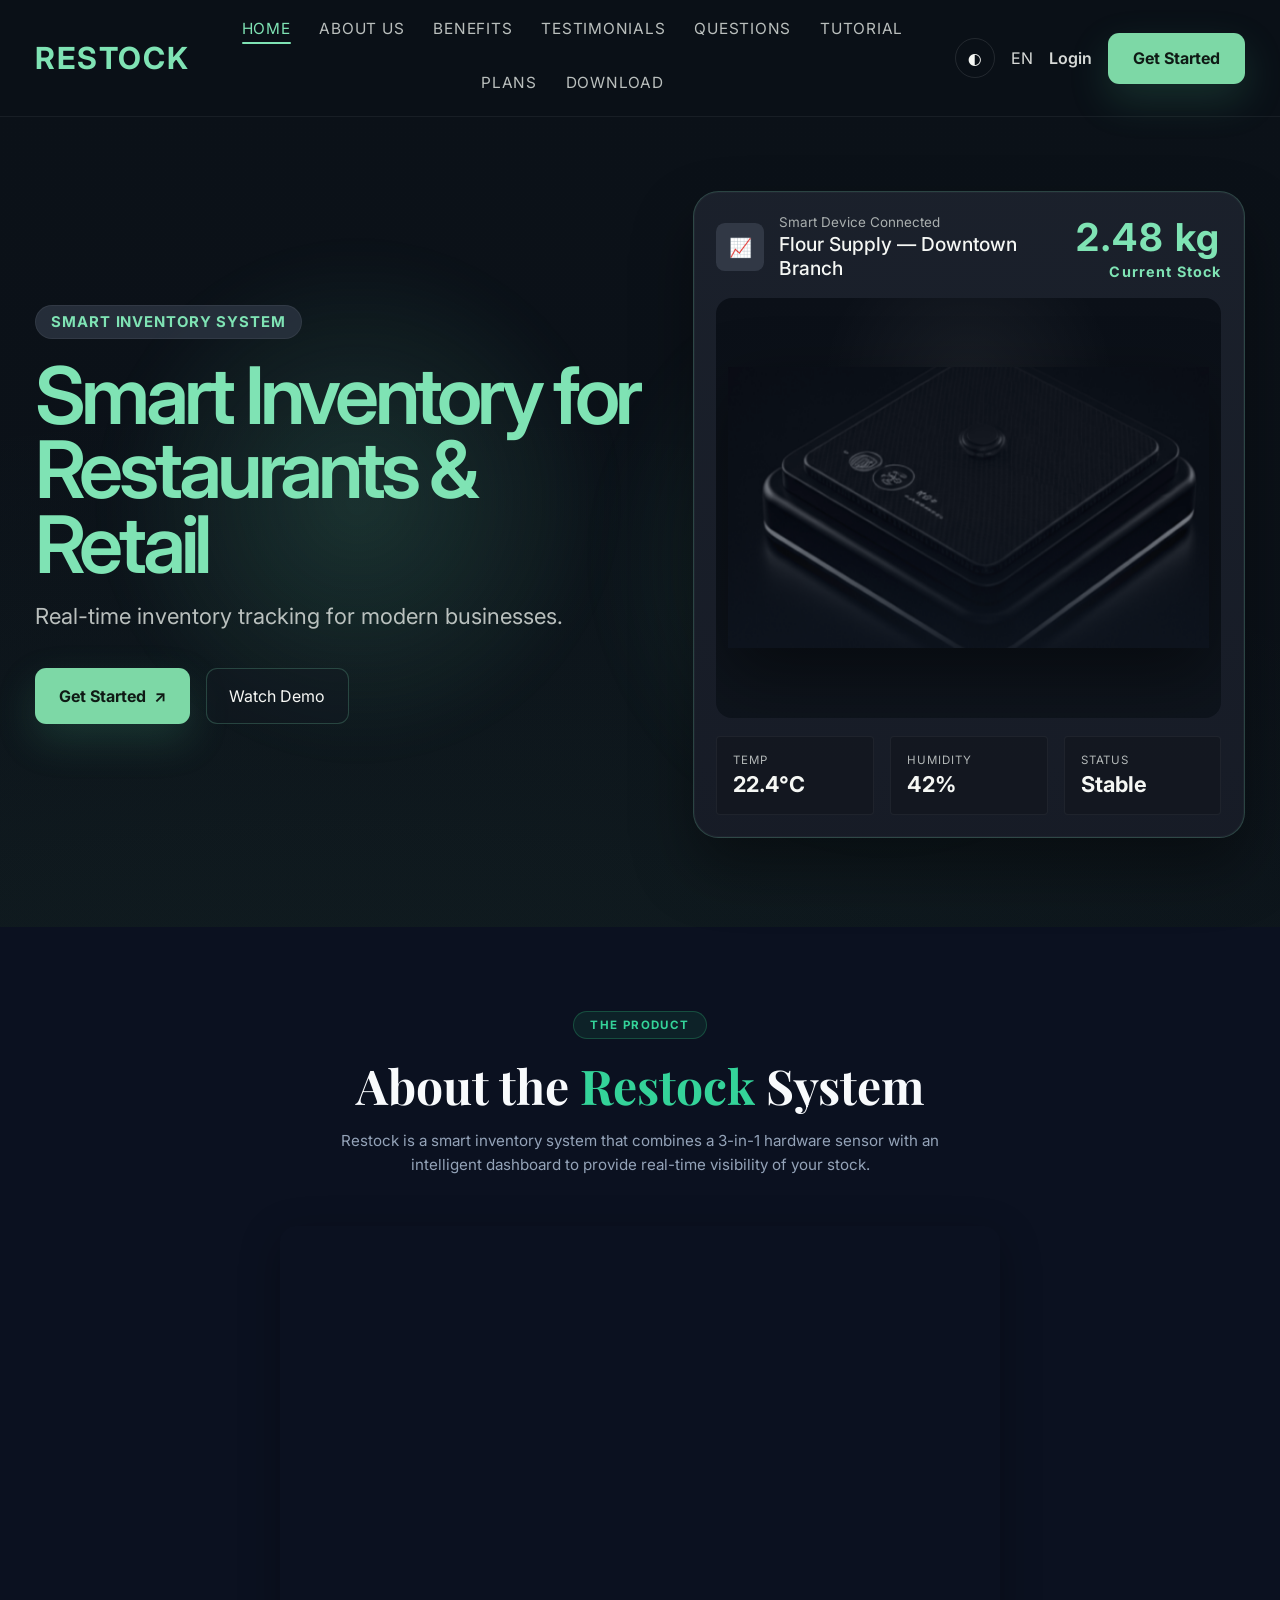
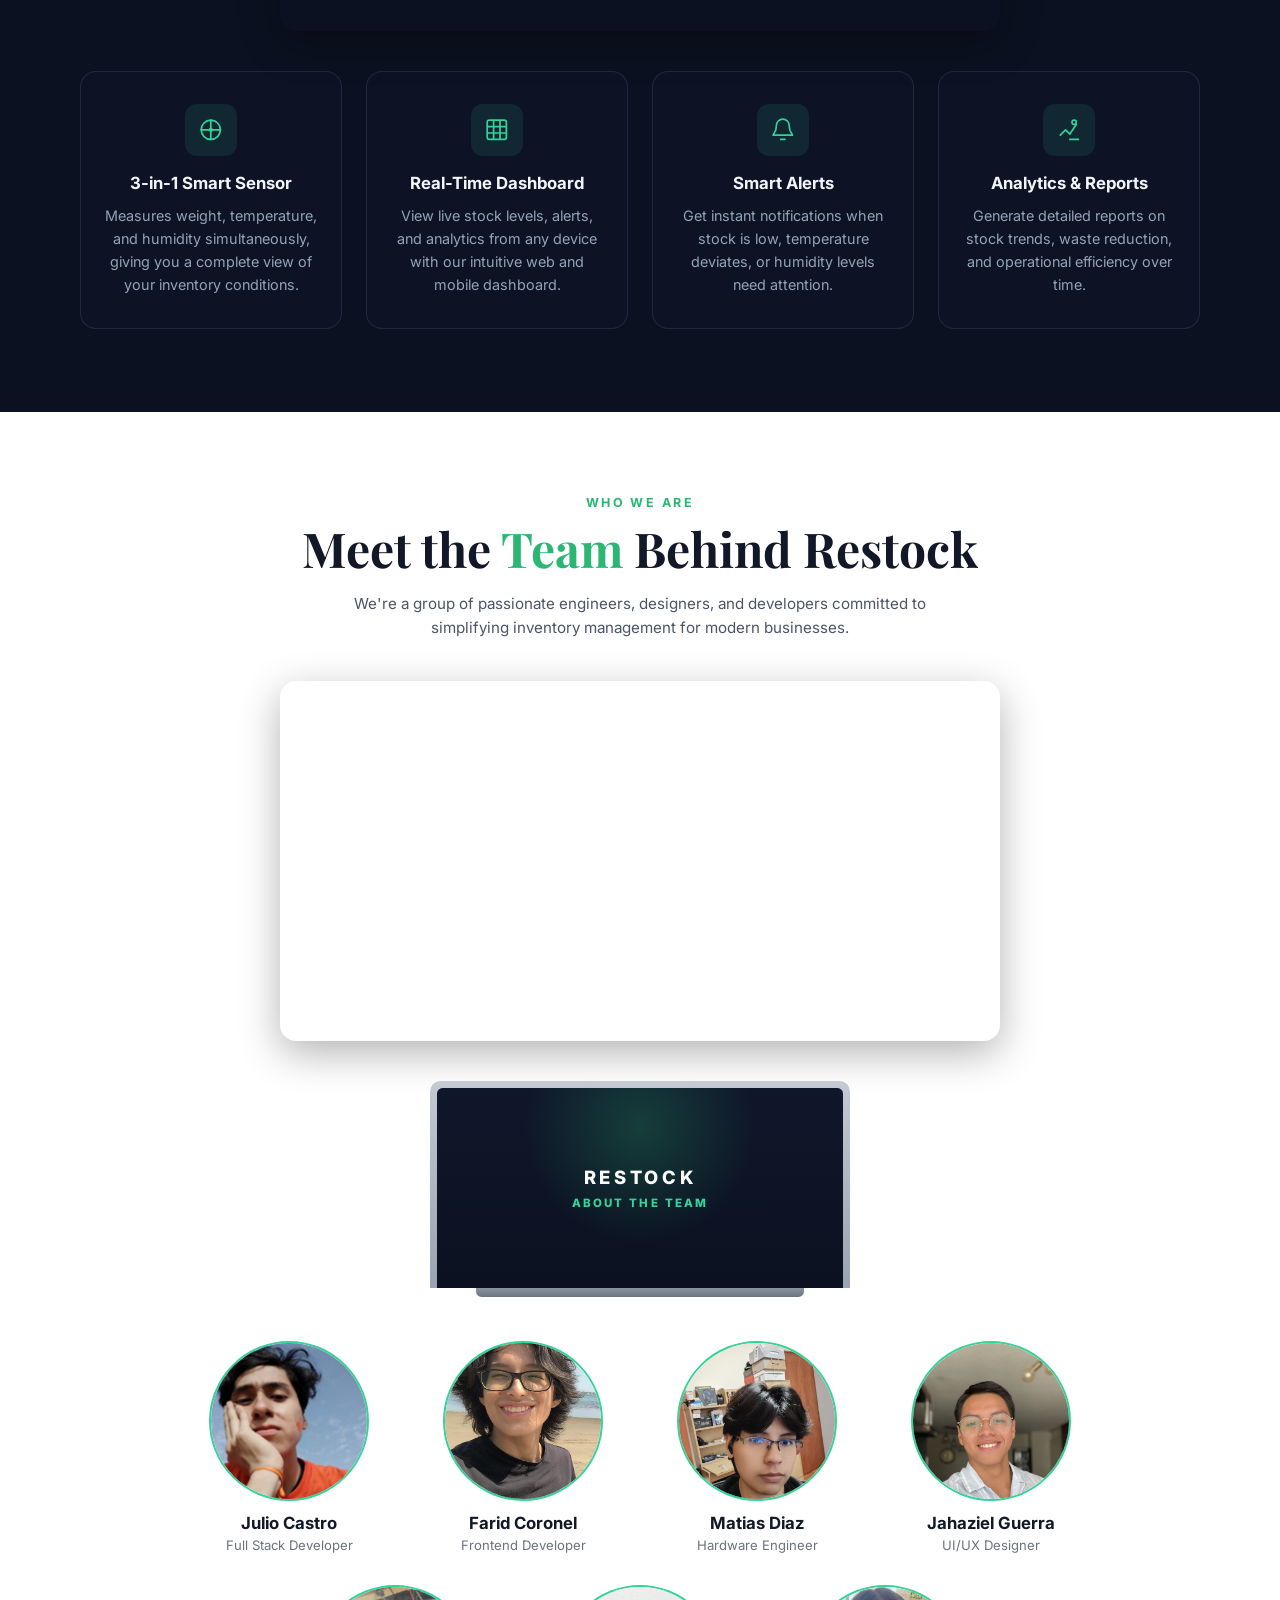
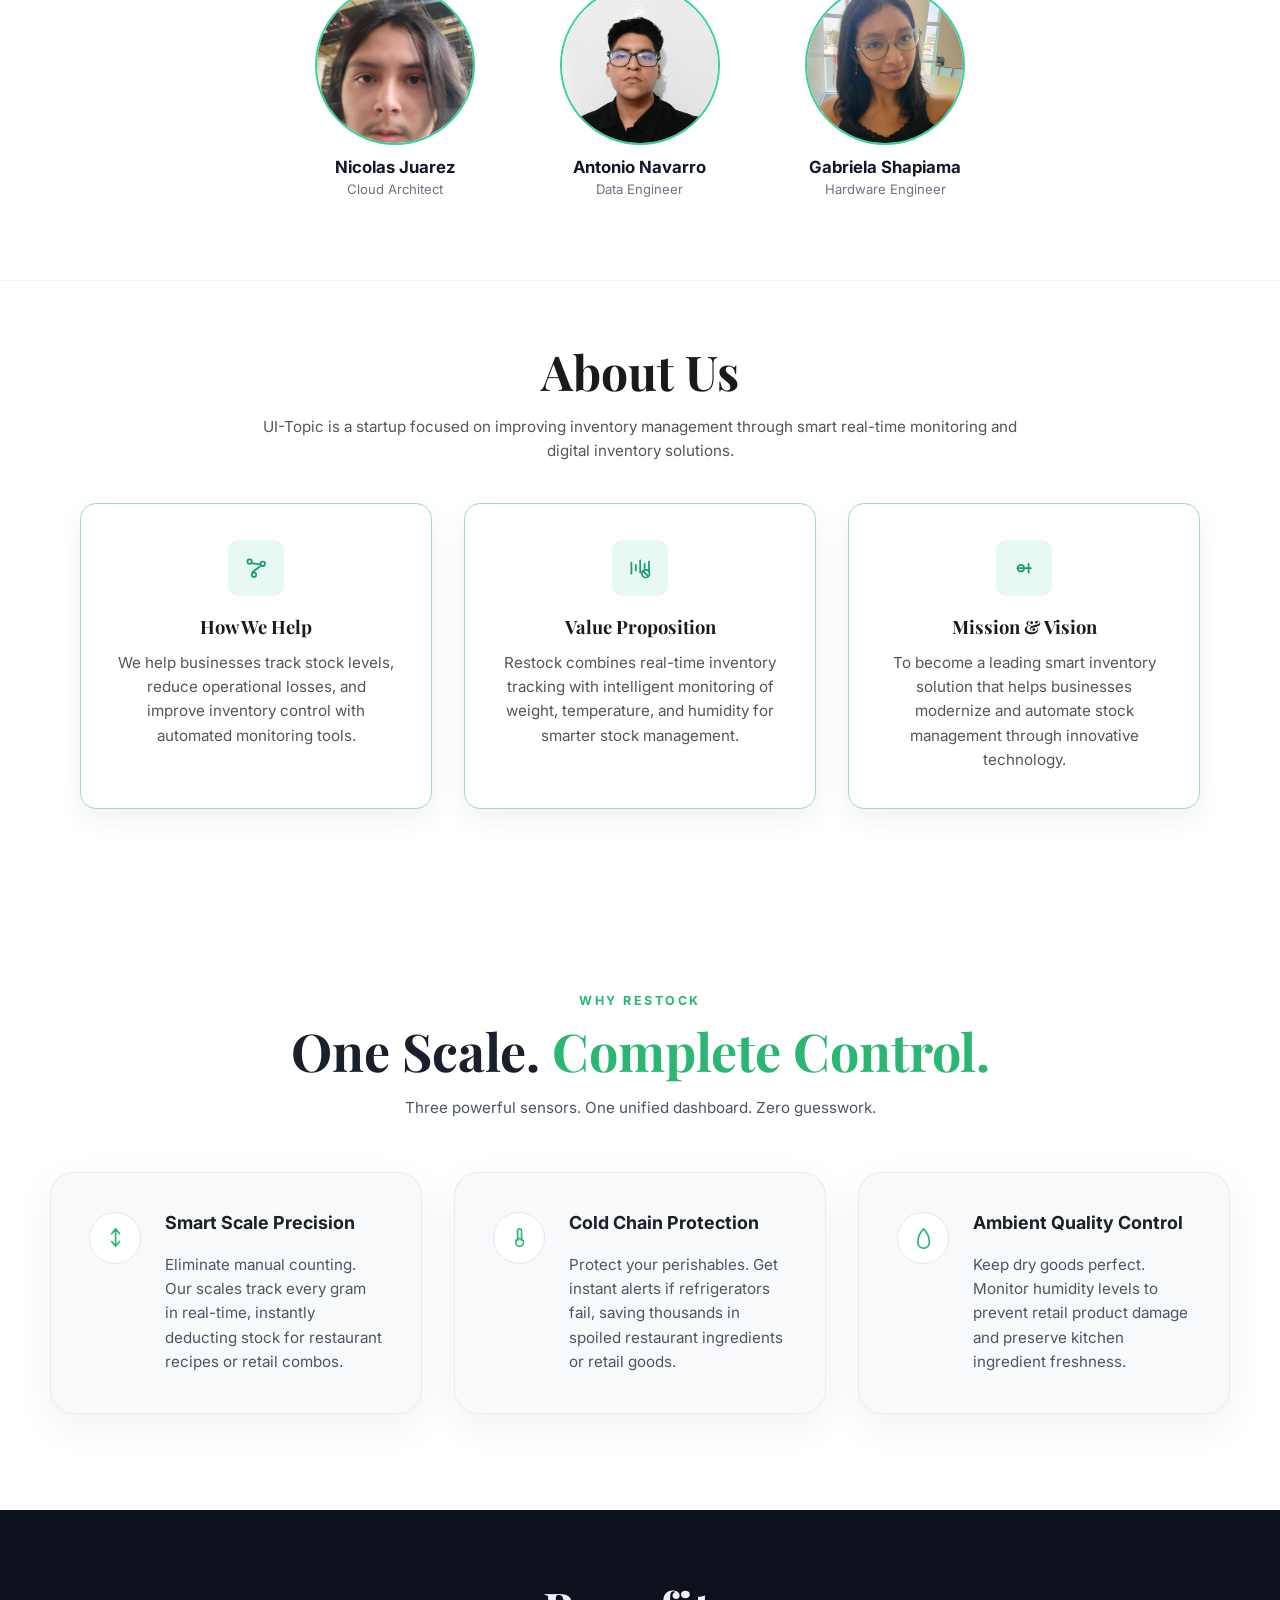
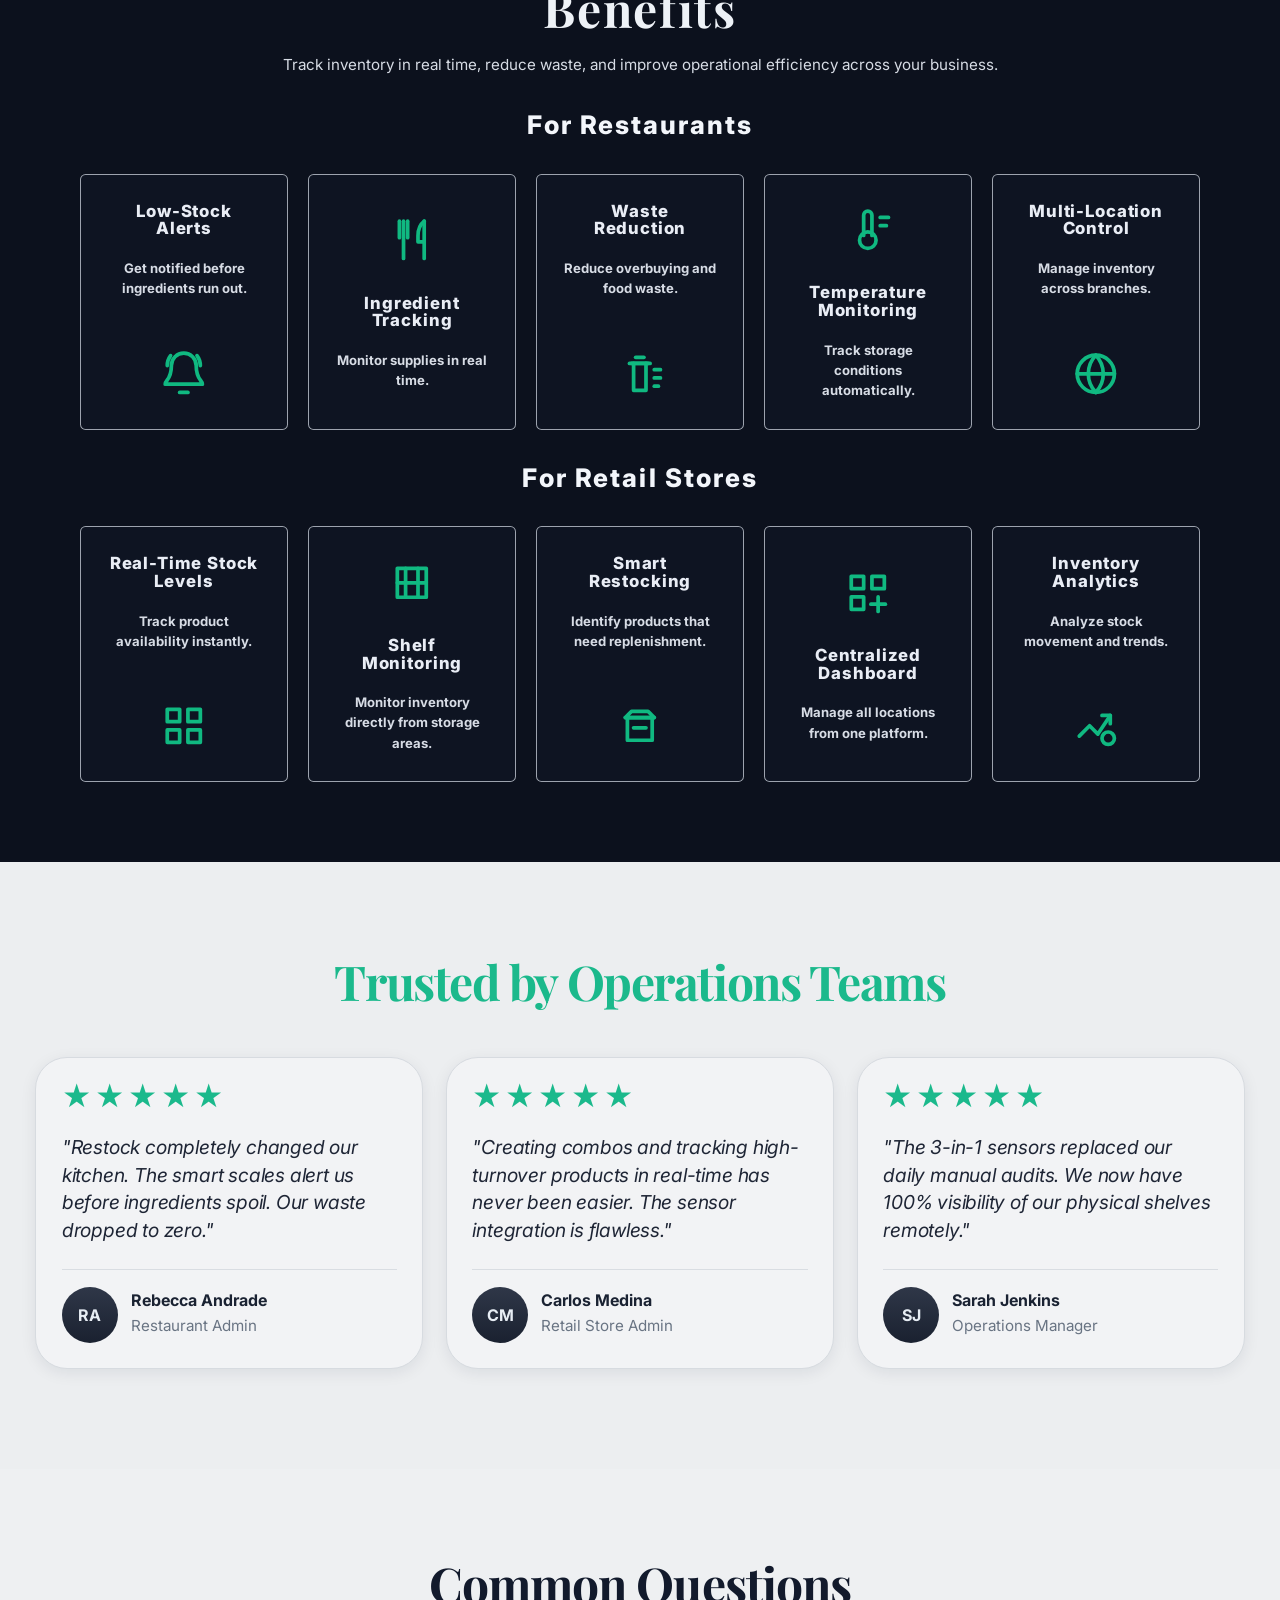
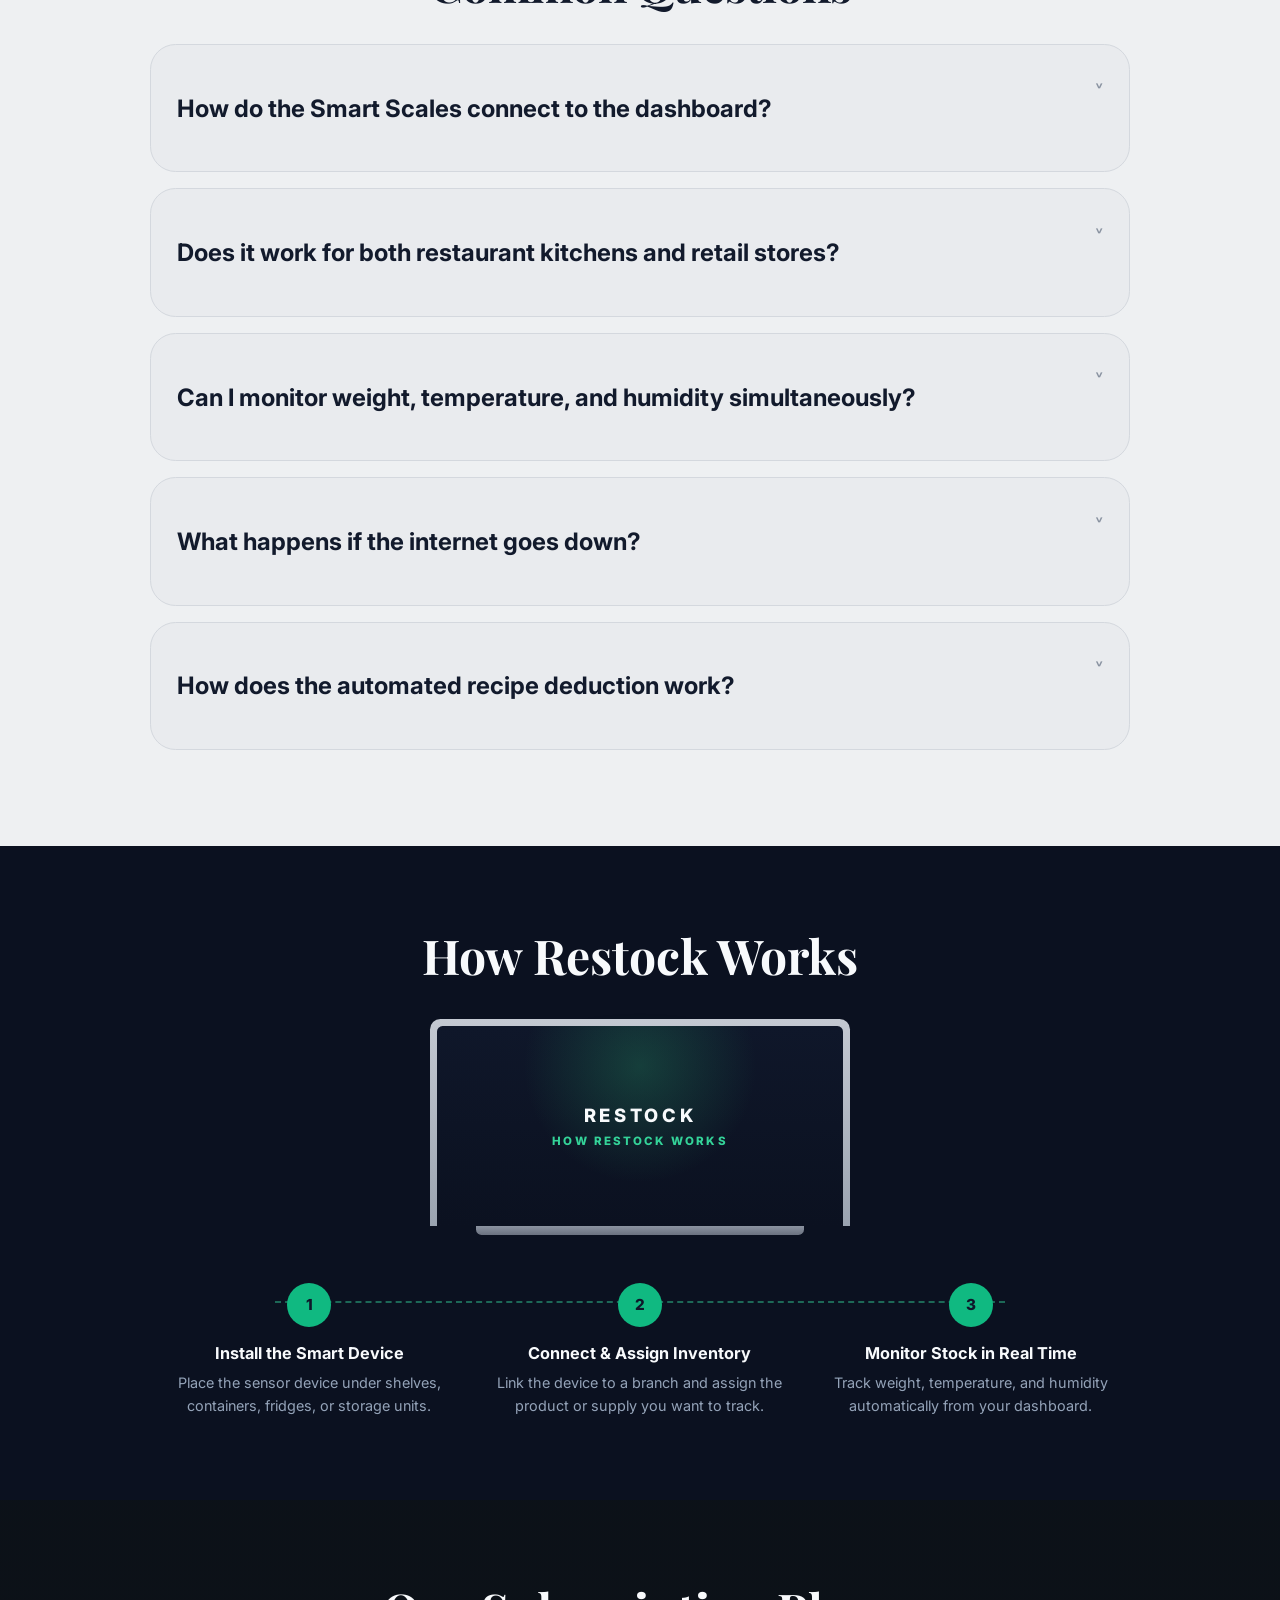
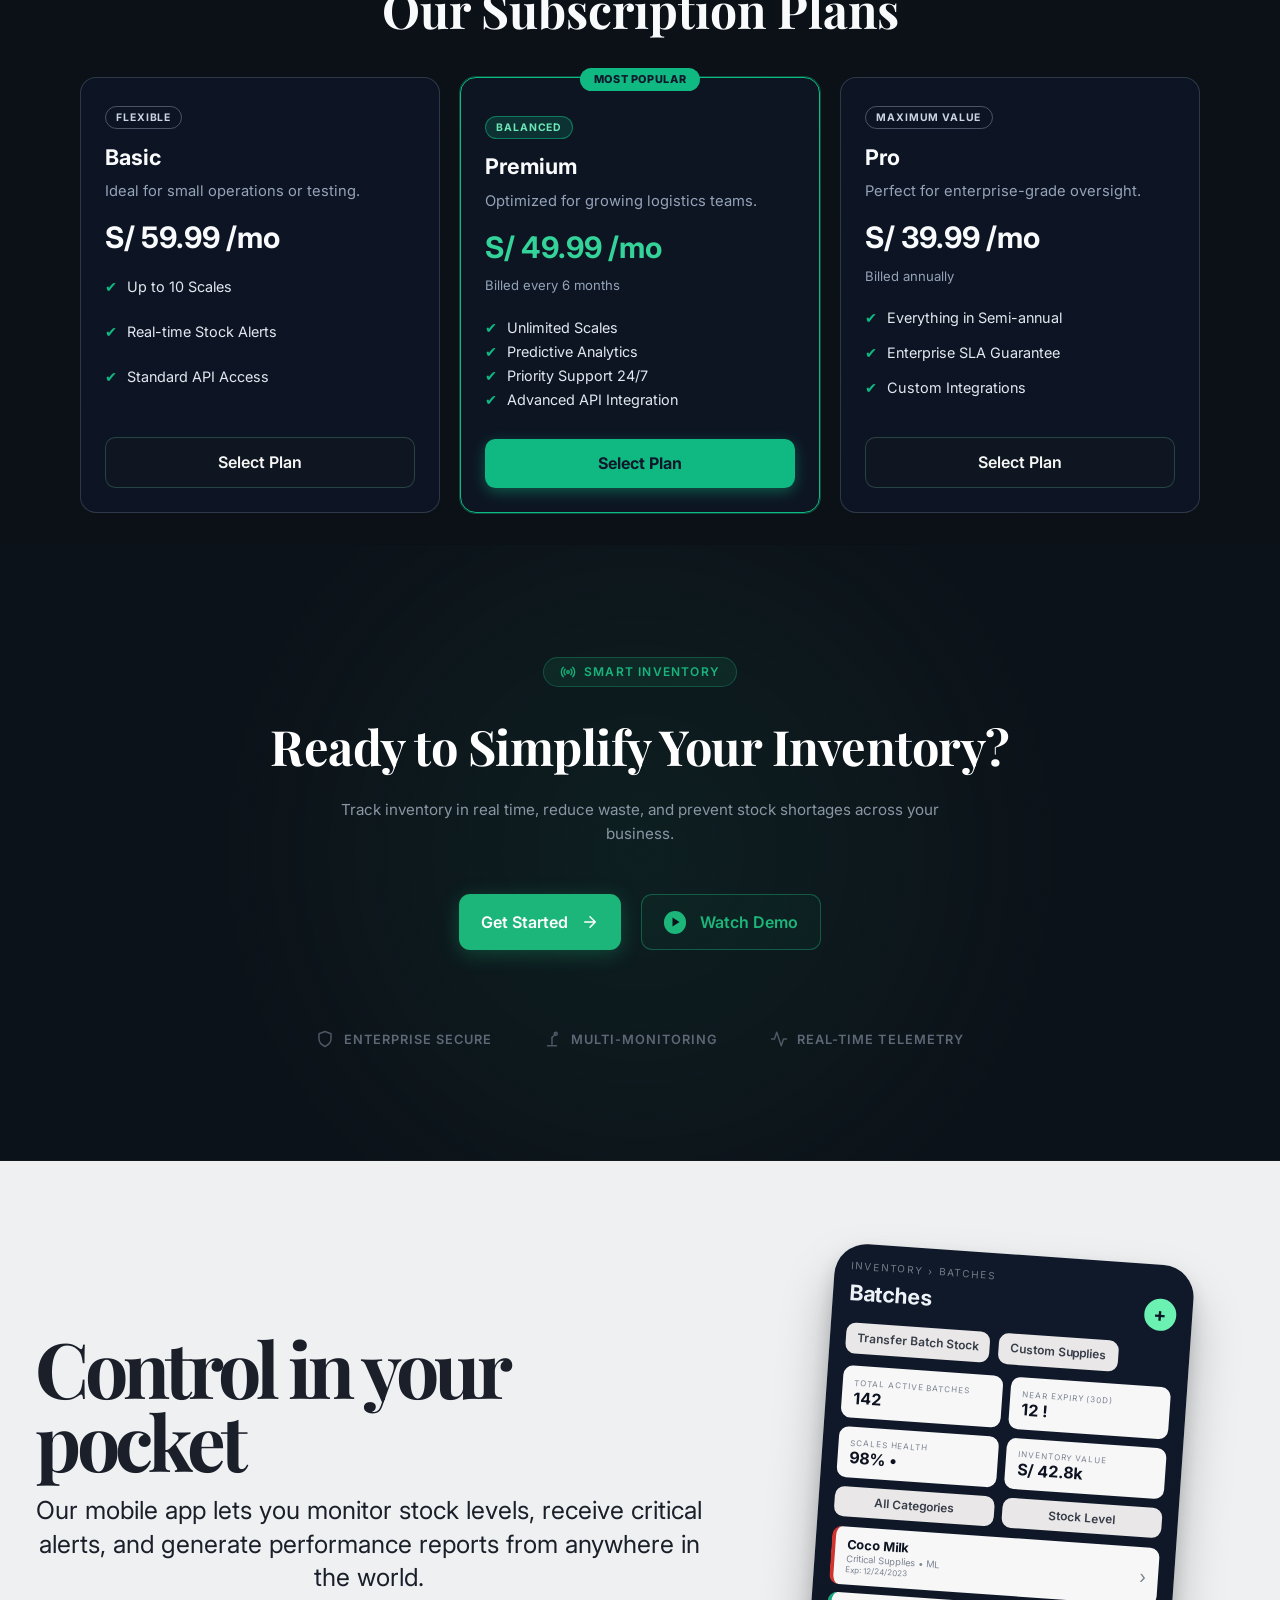
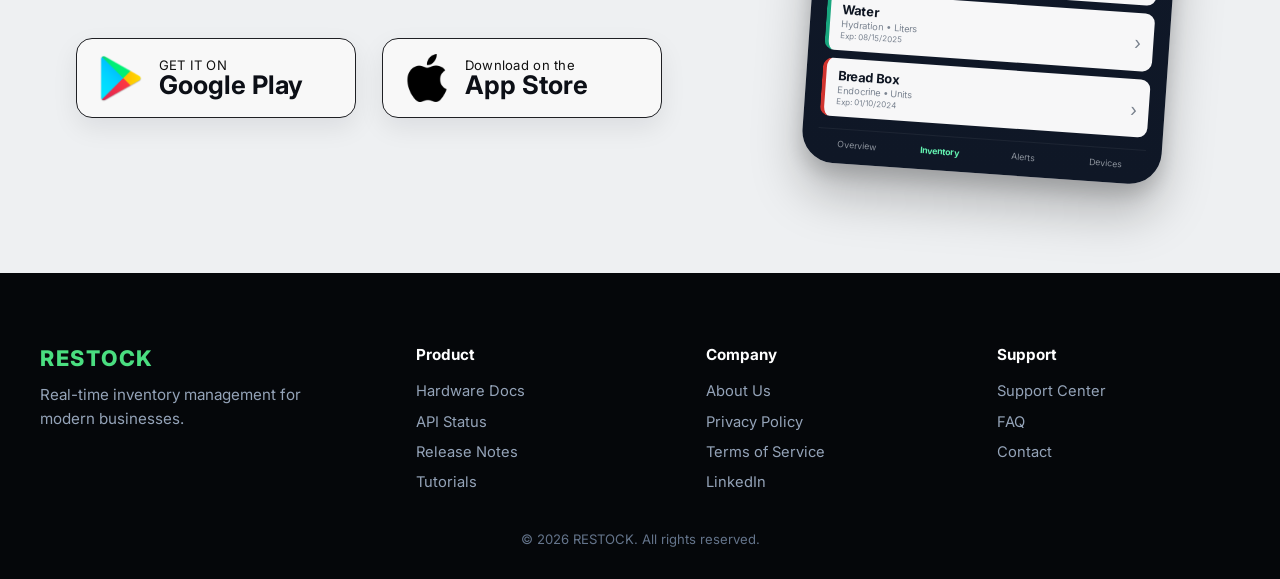
==== commit 7bed934c: "feat: add about the team video" ====
--- a/src/public/index.html
+++ b/src/public/index.html
@@ -255,12 +255,7 @@
         </header>
 
         <div class="team-page__video">
-          <iframe
-            src="https://www.youtube.com/embed/dQw4w9WgXcQ"
-            title="About Restock Team"
-            allow="accelerometer; autoplay; clipboard-write; encrypted-media; gyroscope; picture-in-picture"
-            allowfullscreen>
-          </iframe>
+          <iframe src="https://upcedupe-my.sharepoint.com/personal/gabriela_shapiama_upc_edu_pe/_layouts/15/embed.aspx?UniqueId=c5efd18c-3754-4306-a0d5-8bf56acc159d&embed=%7B%22ust%22%3Afalse%2C%22hv%22%3A%22CopyEmbedCode%22%7D&referrer=StreamWebApp&referrerScenario=EmbedDialog.Create" width="640" height="360" frameborder="0" scrolling="no" allowfullscreen title="Reunión con Gabriela Nicole Shapiama Rivera-20260621_232606-Grabación de la reunión.mp4"></iframe>
         </div>
 
         <div class="team-page__laptop" aria-hidden="true">
@@ -1201,4 +1196,4 @@
   <script src="./assets/scripts/script.js"></script>
 </body>
 
-</html>+</html>
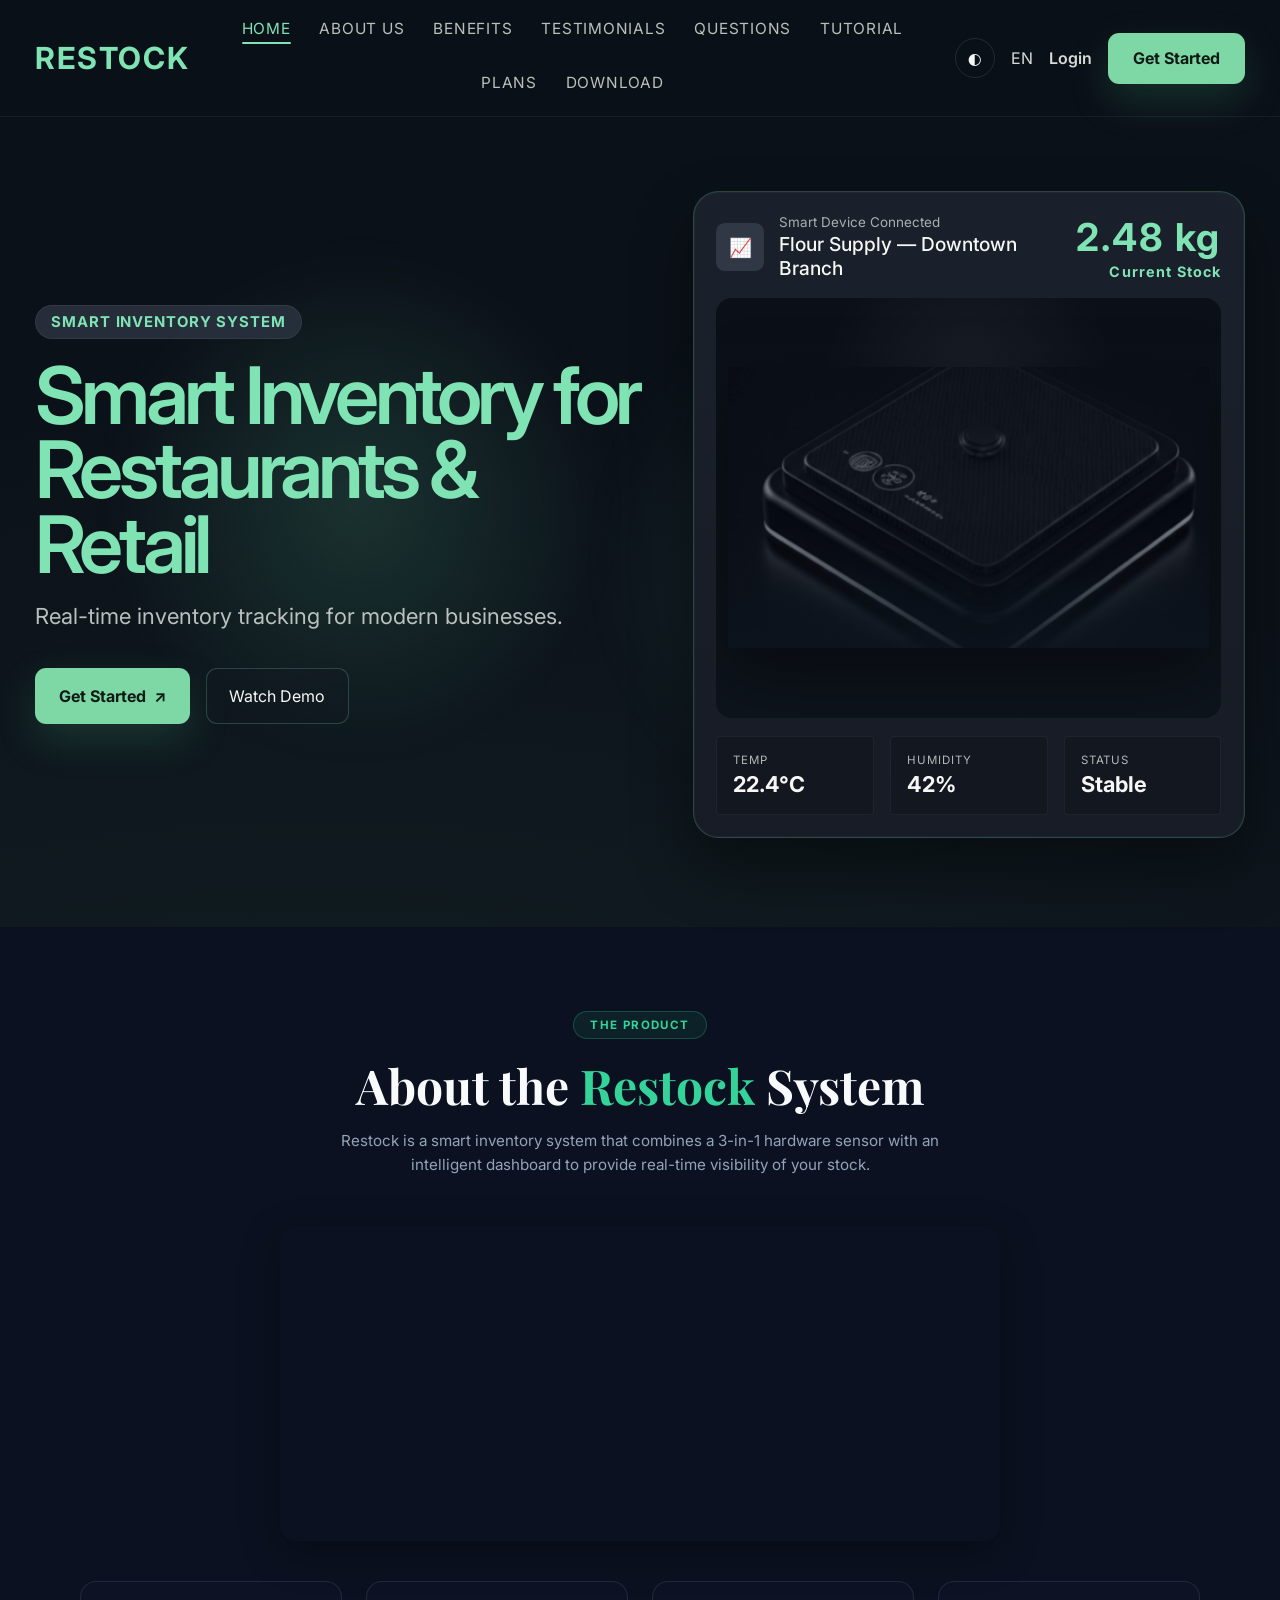
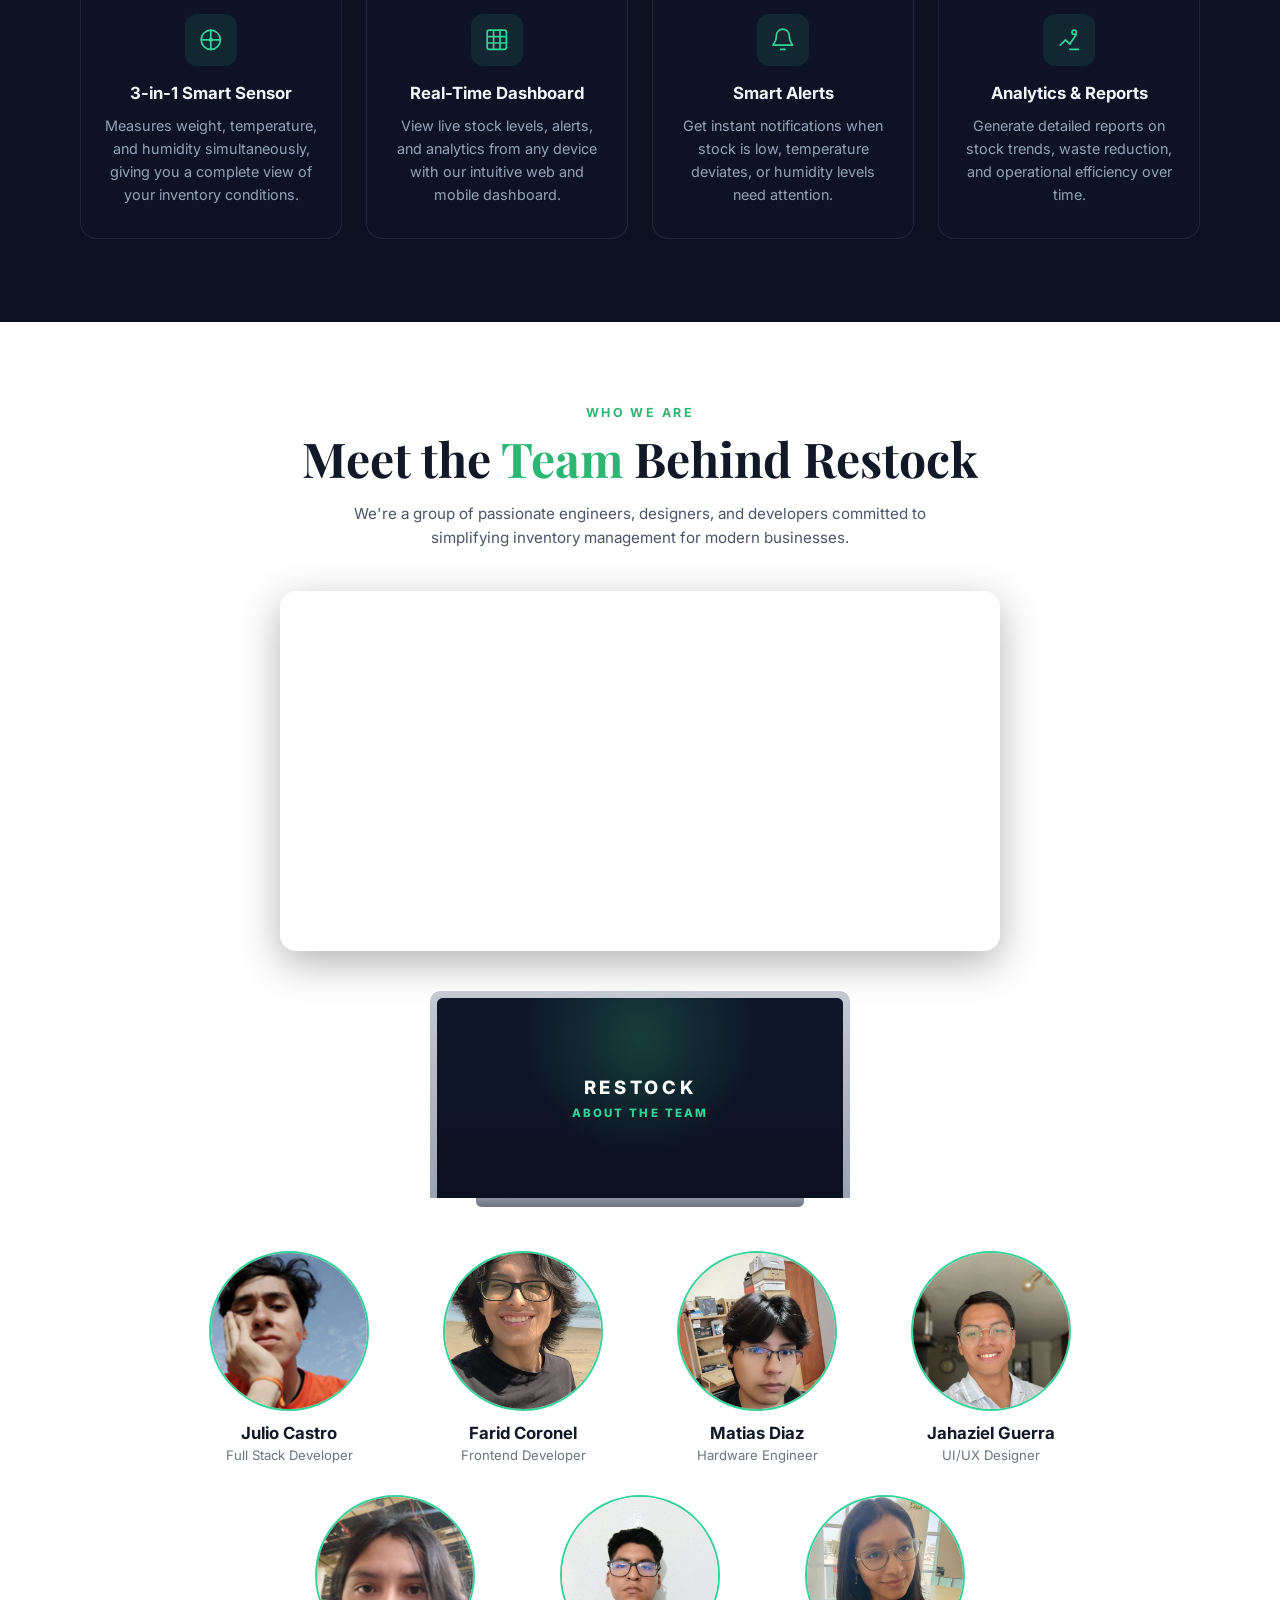
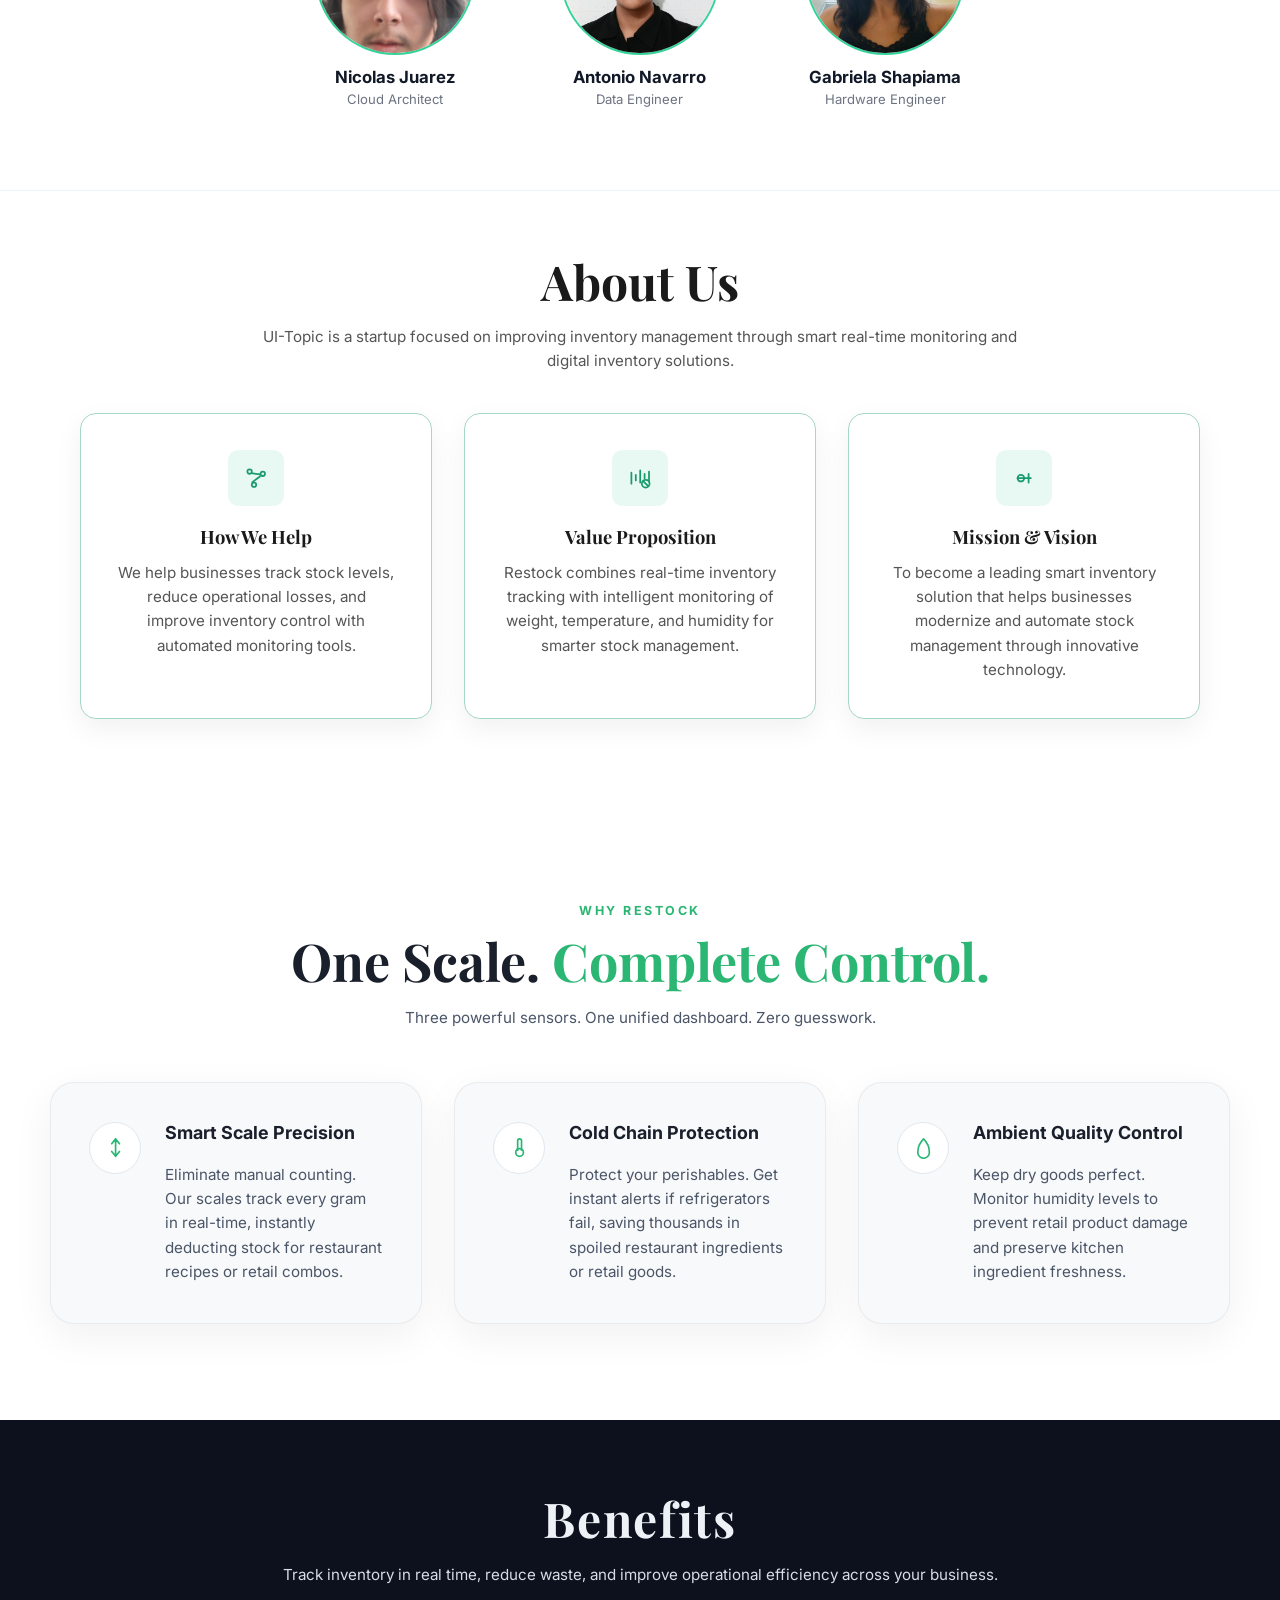
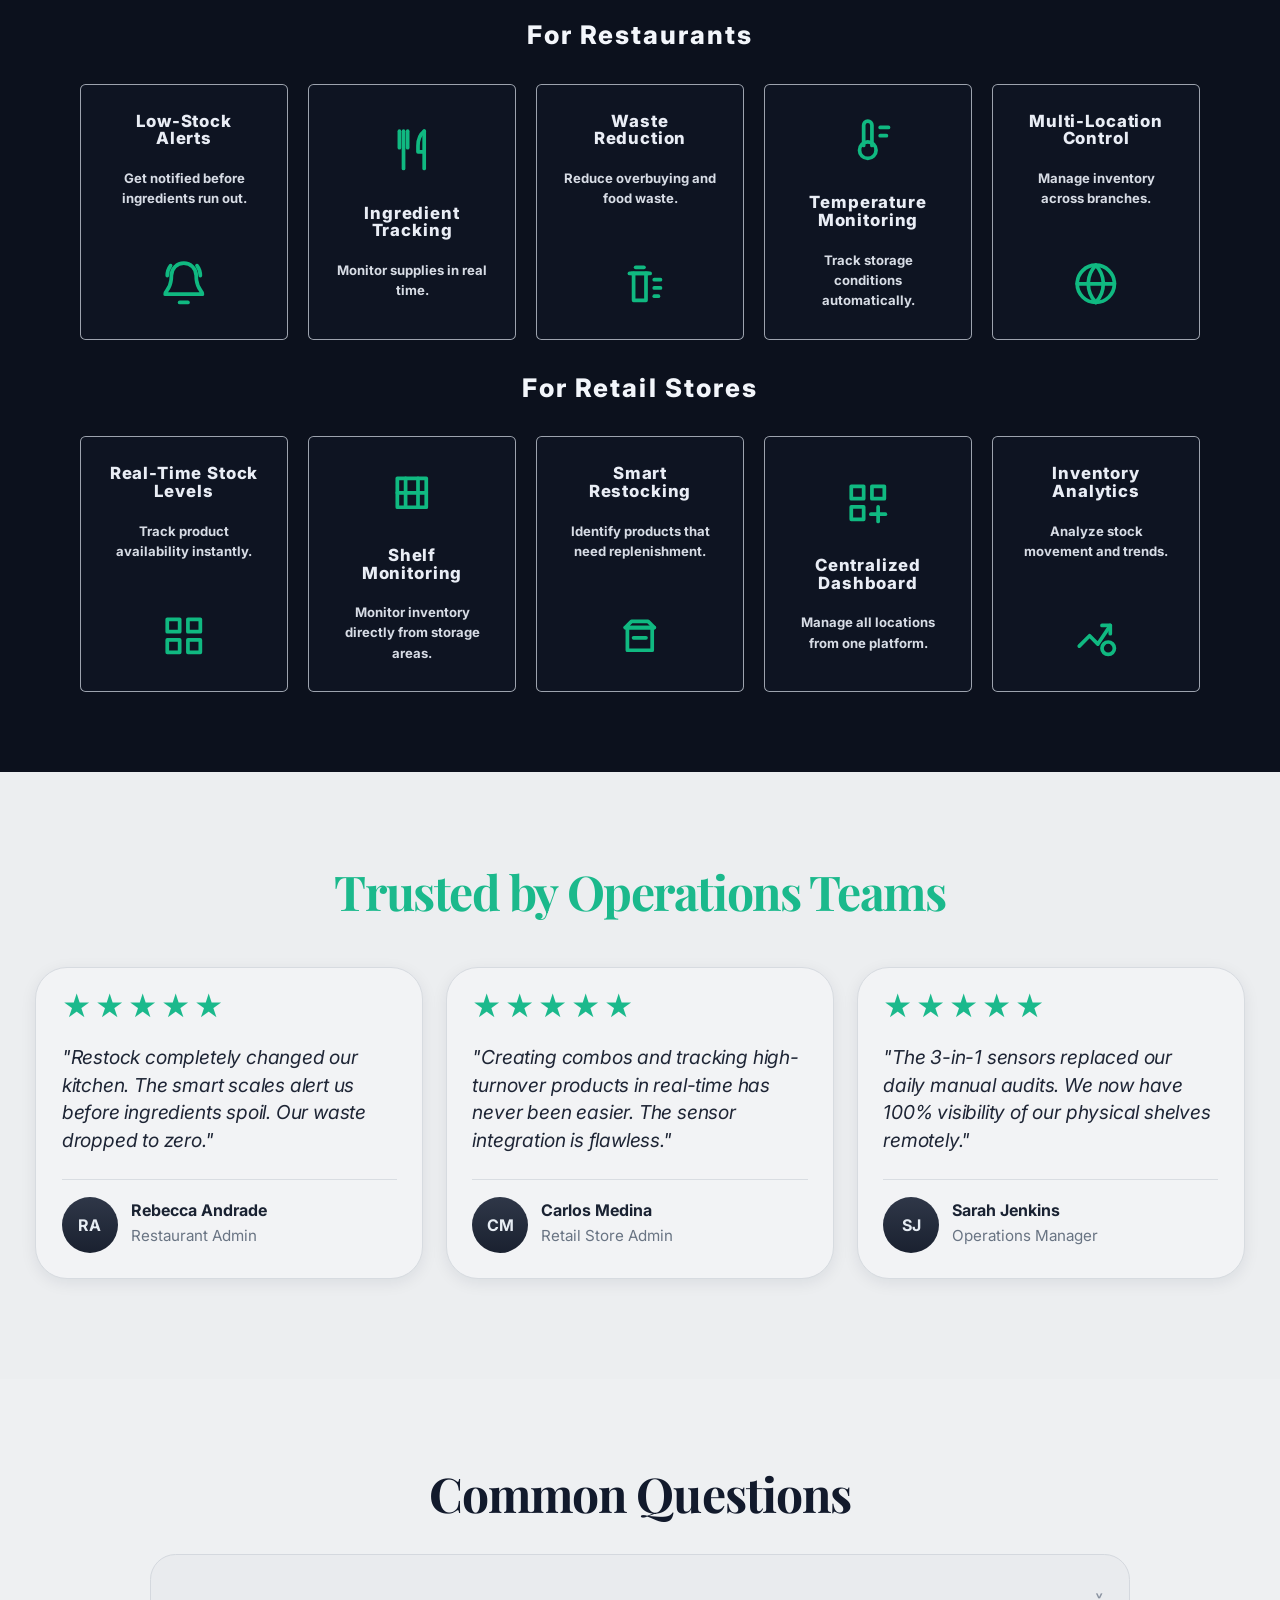
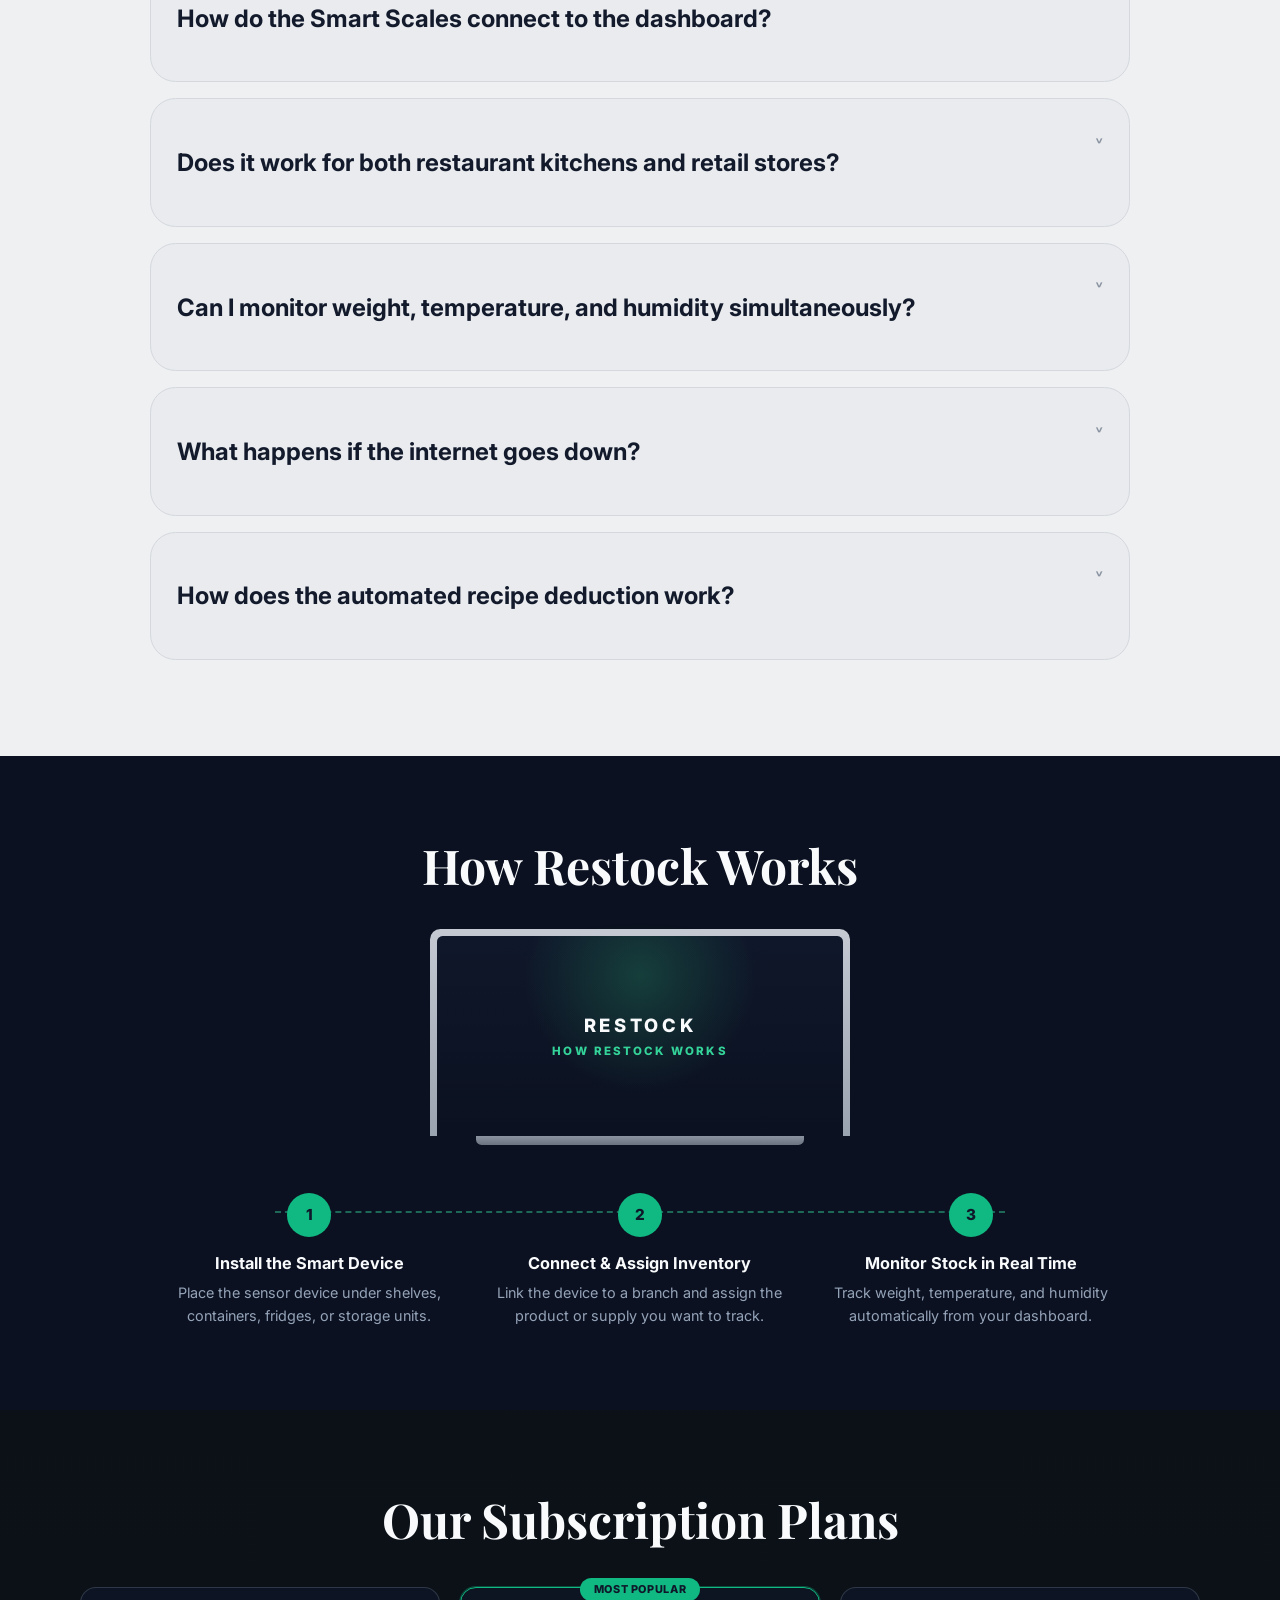
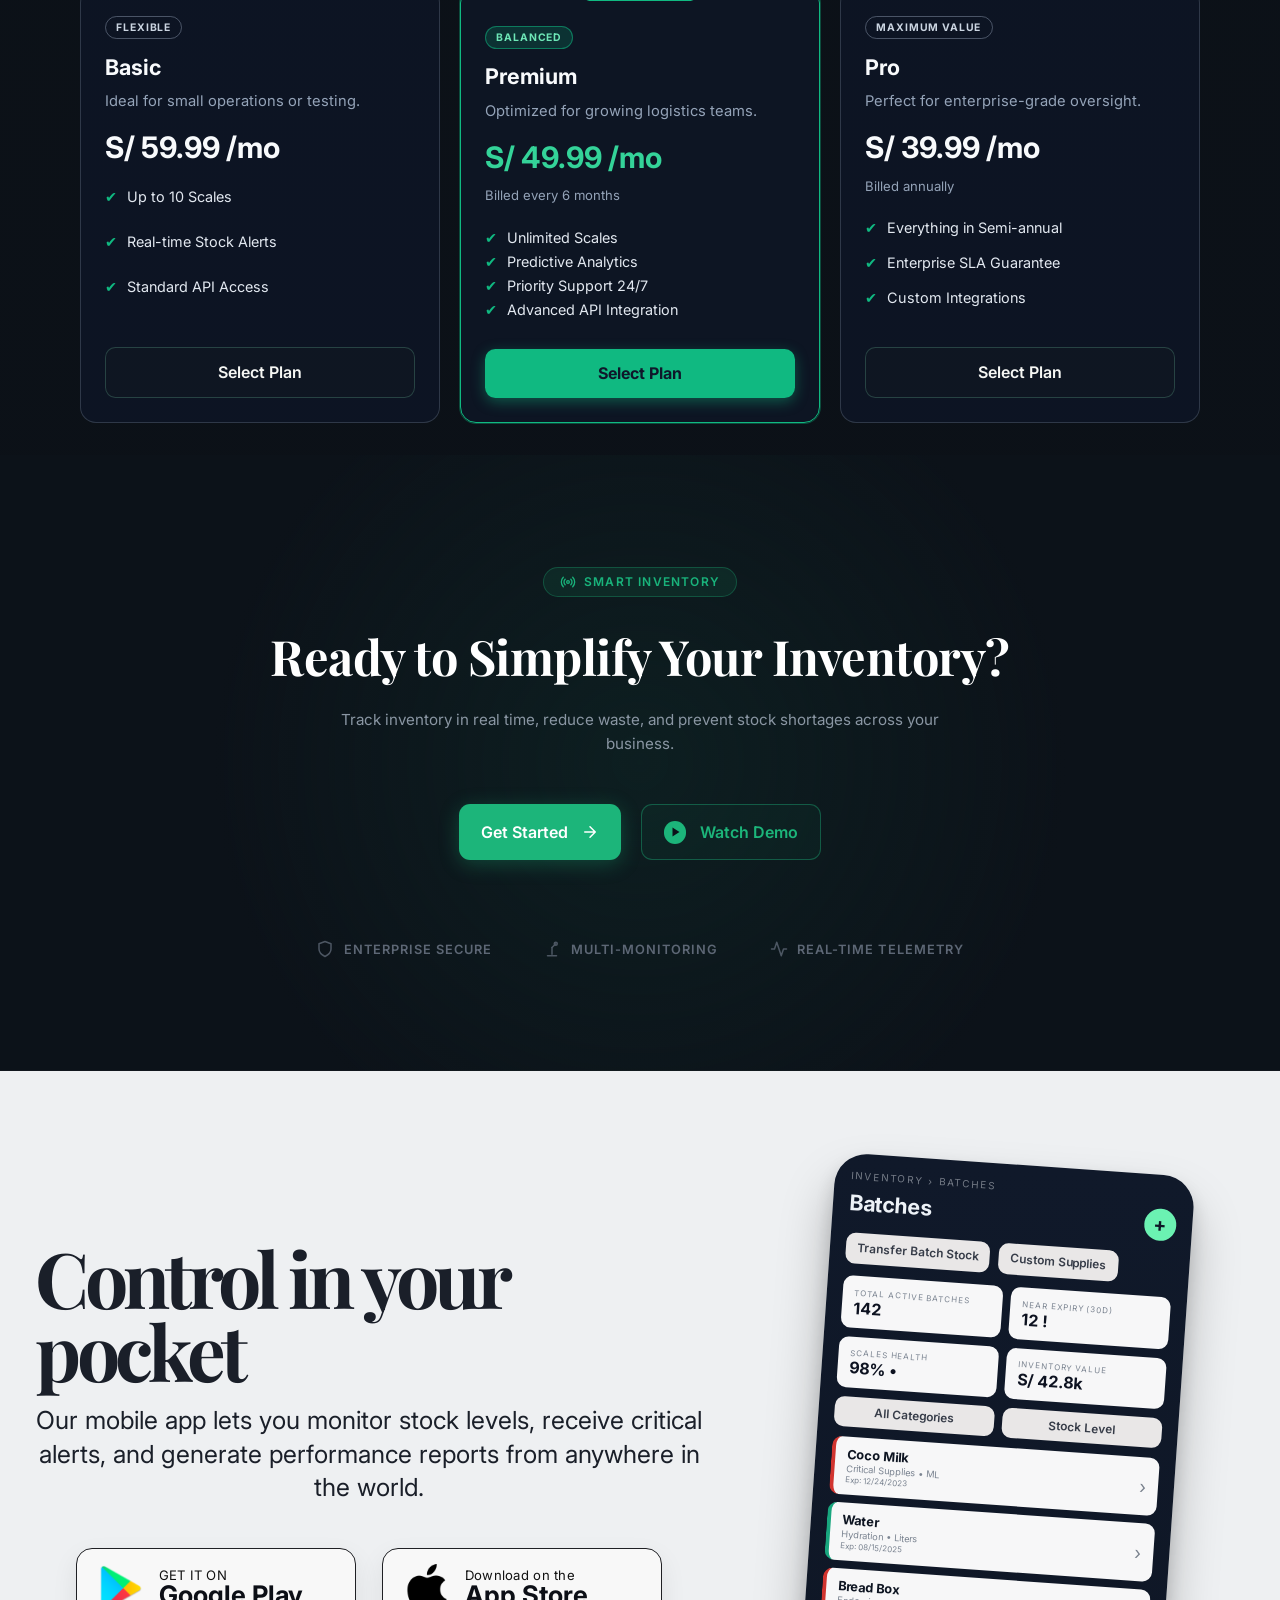
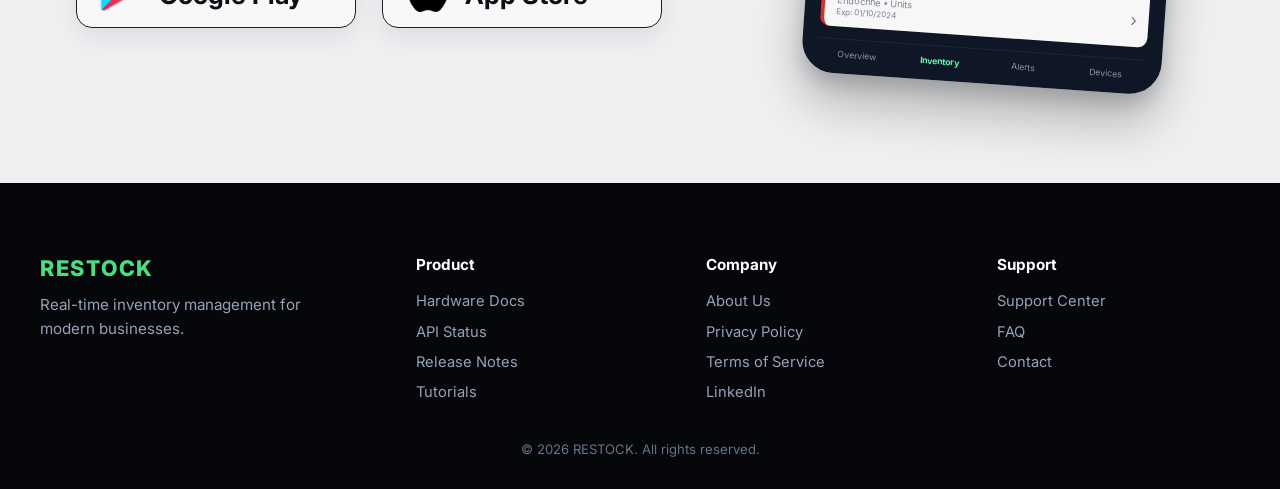
==== commit 3046e88d: "feat: add about the product video." ====
--- a/src/public/index.html
+++ b/src/public/index.html
@@ -174,11 +174,9 @@
         </header>
 
         <div class="about-product__video">
-          <iframe
-            src="https://www.youtube.com/embed/dQw4w9WgXcQ"
-            title="About Restock Product"
-            allow="accelerometer; autoplay; clipboard-write; encrypted-media; gyroscope; picture-in-picture"
-            allowfullscreen>
+          <iframe width="560" height="315" src="https://www.youtube.com/embed/2pV4h6XbO7Y e.com/watch?v" 
+            title="" frameBorder="0"   allow="accelerometer; autoplay; clipboard-write; encrypted-media; gyroscope; picture-in-picture; web-share"  
+            allowFullScreen>
           </iframe>
         </div>
 
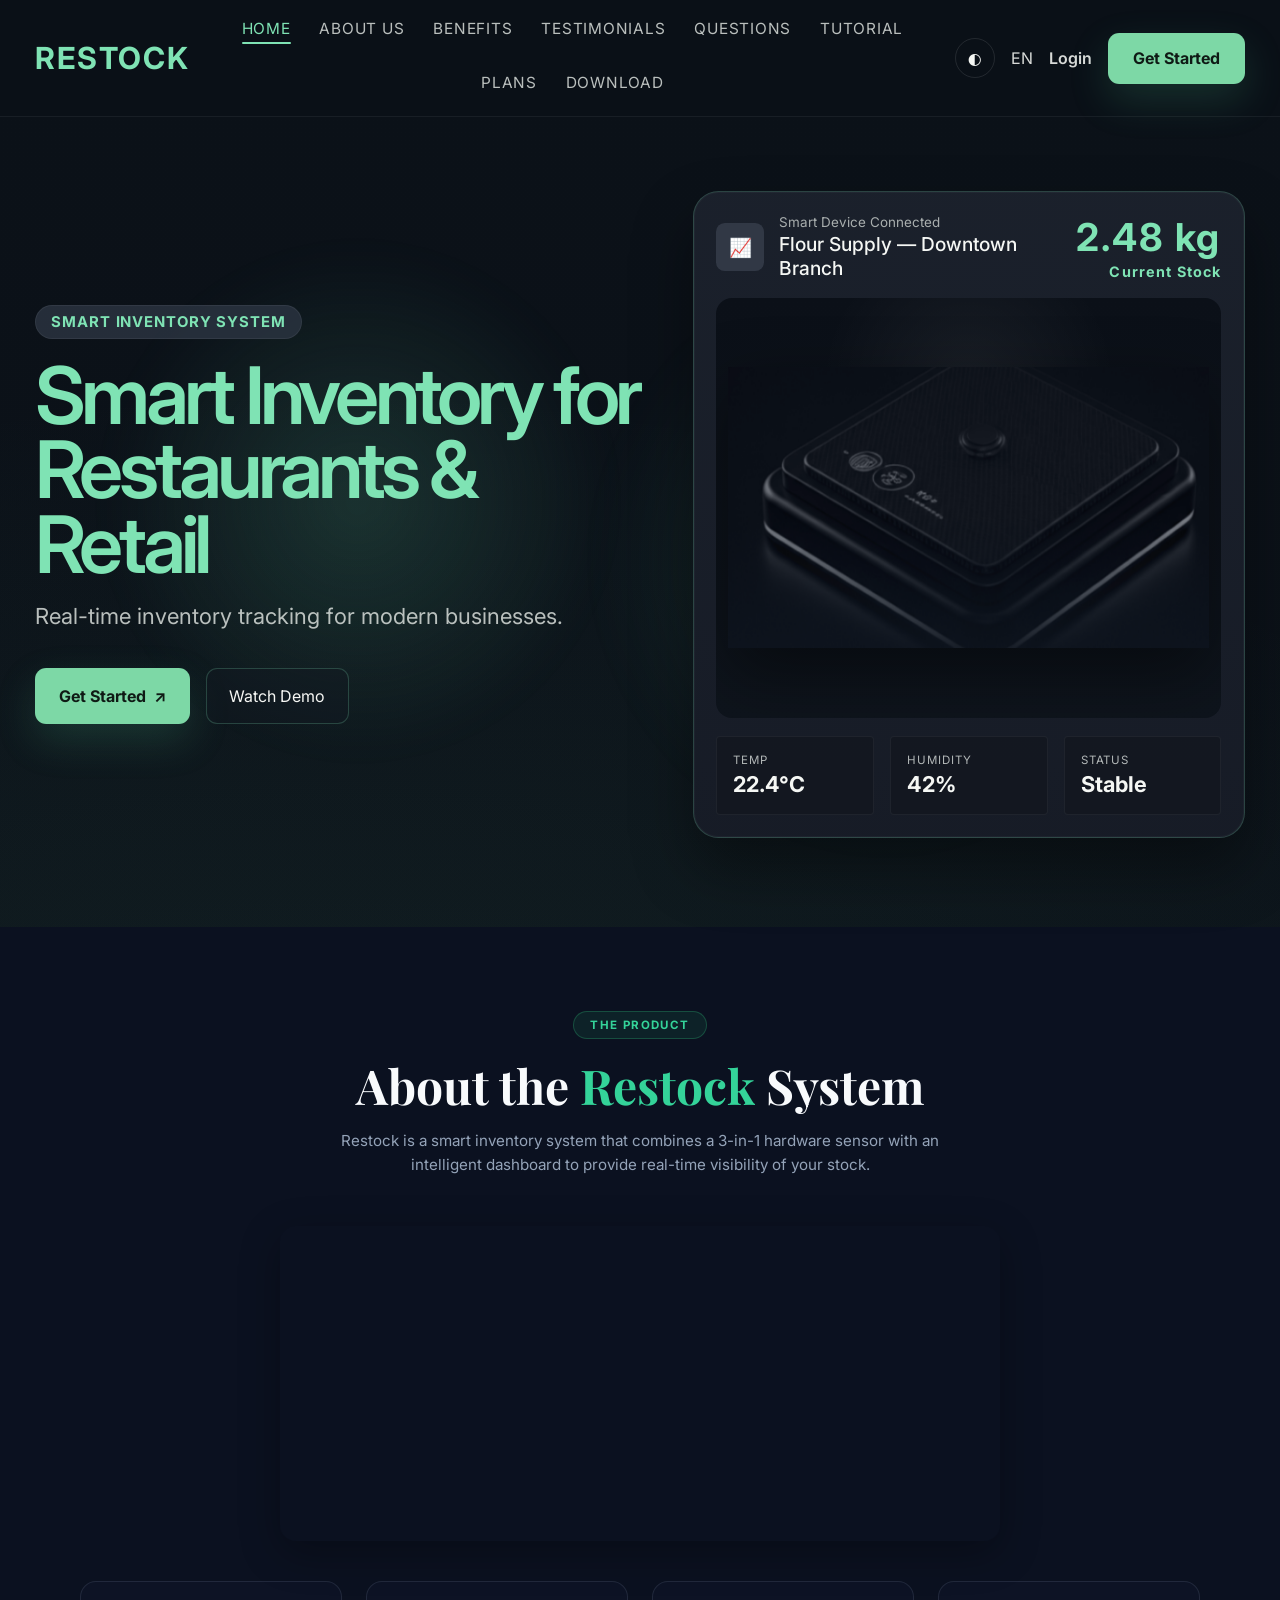
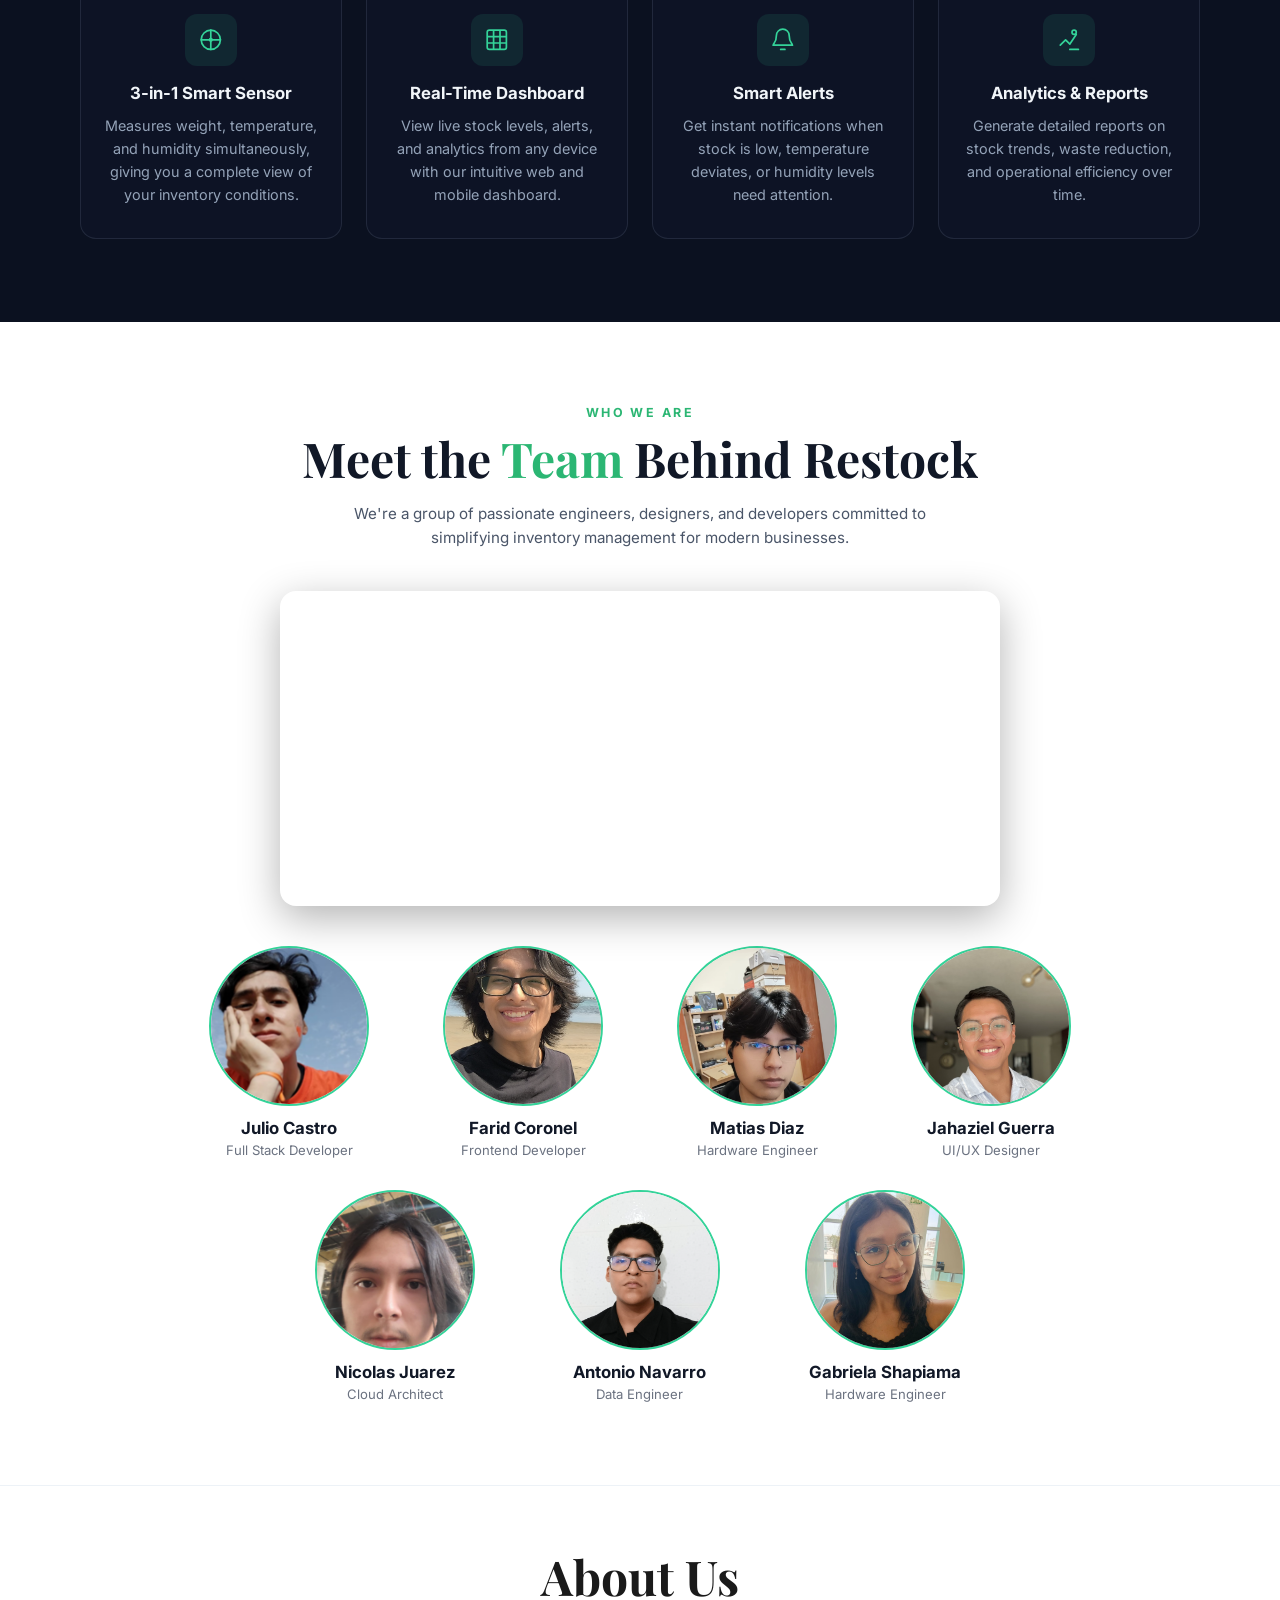
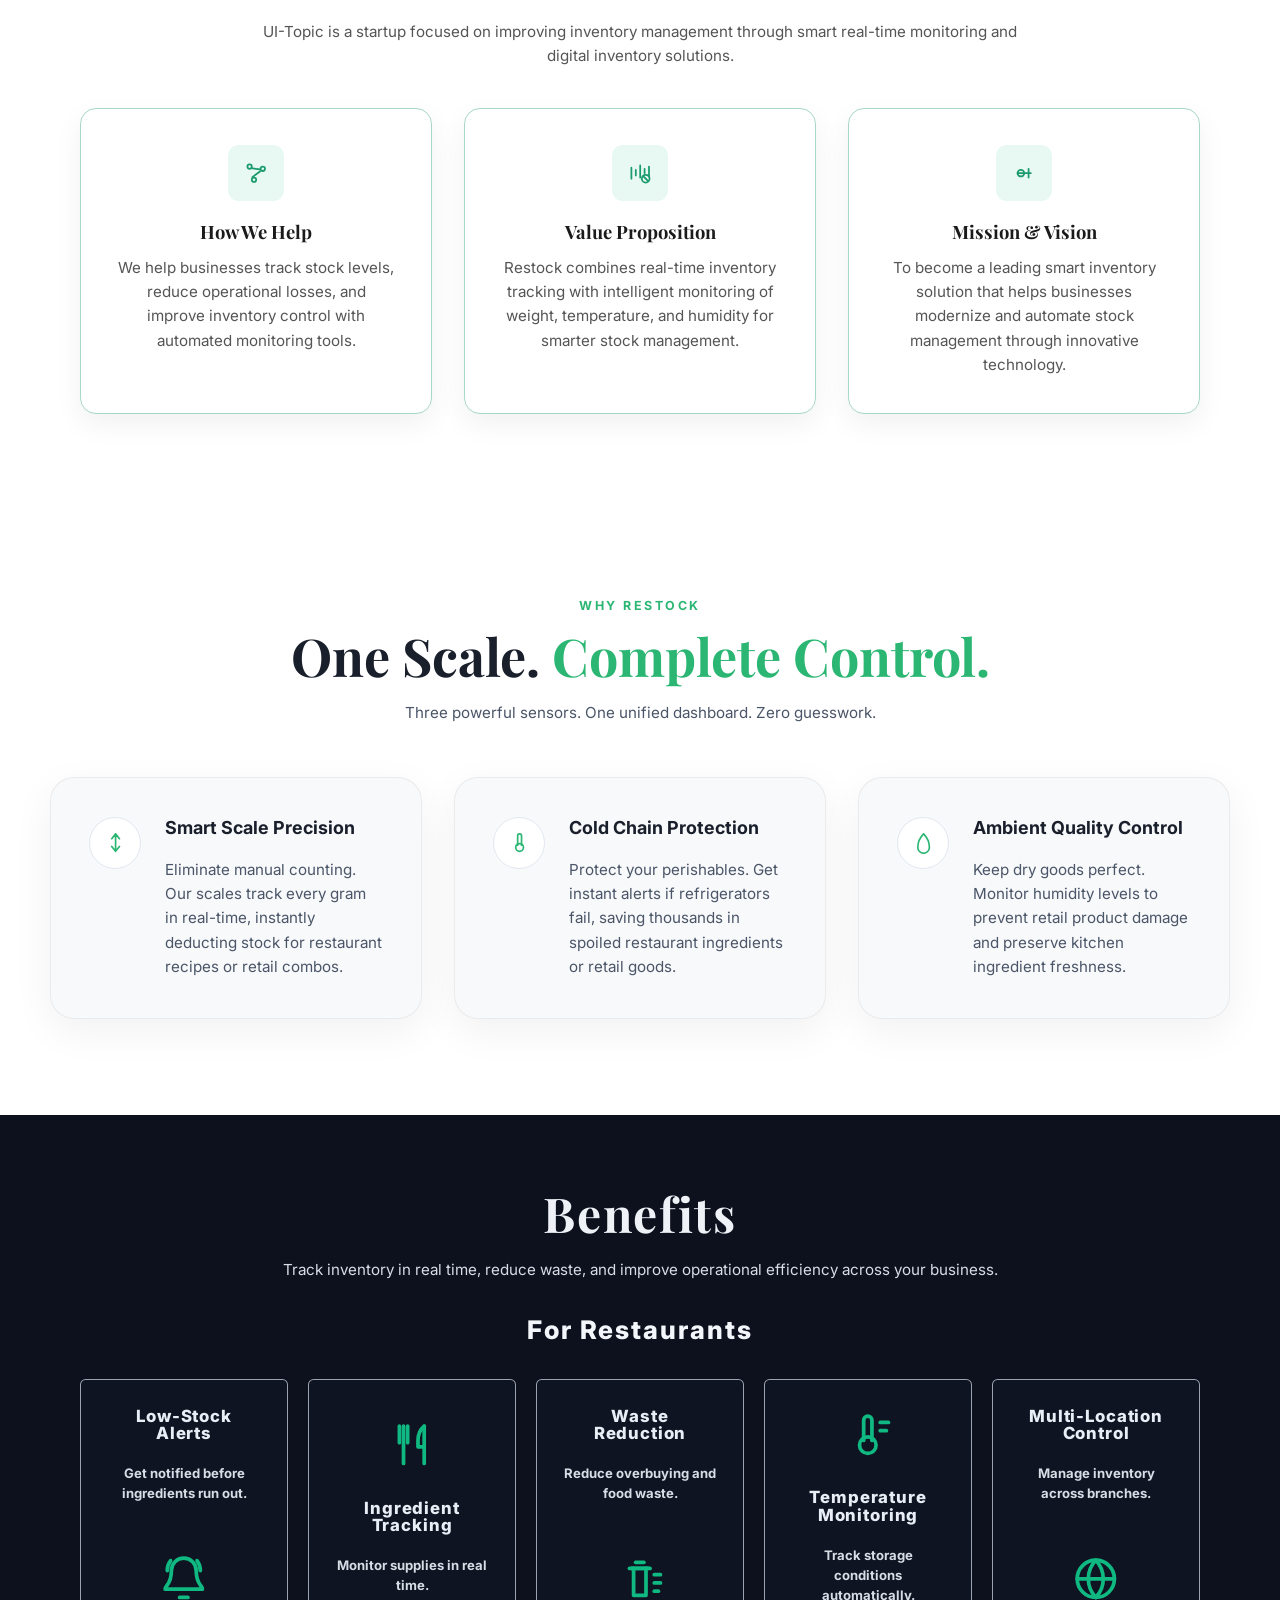
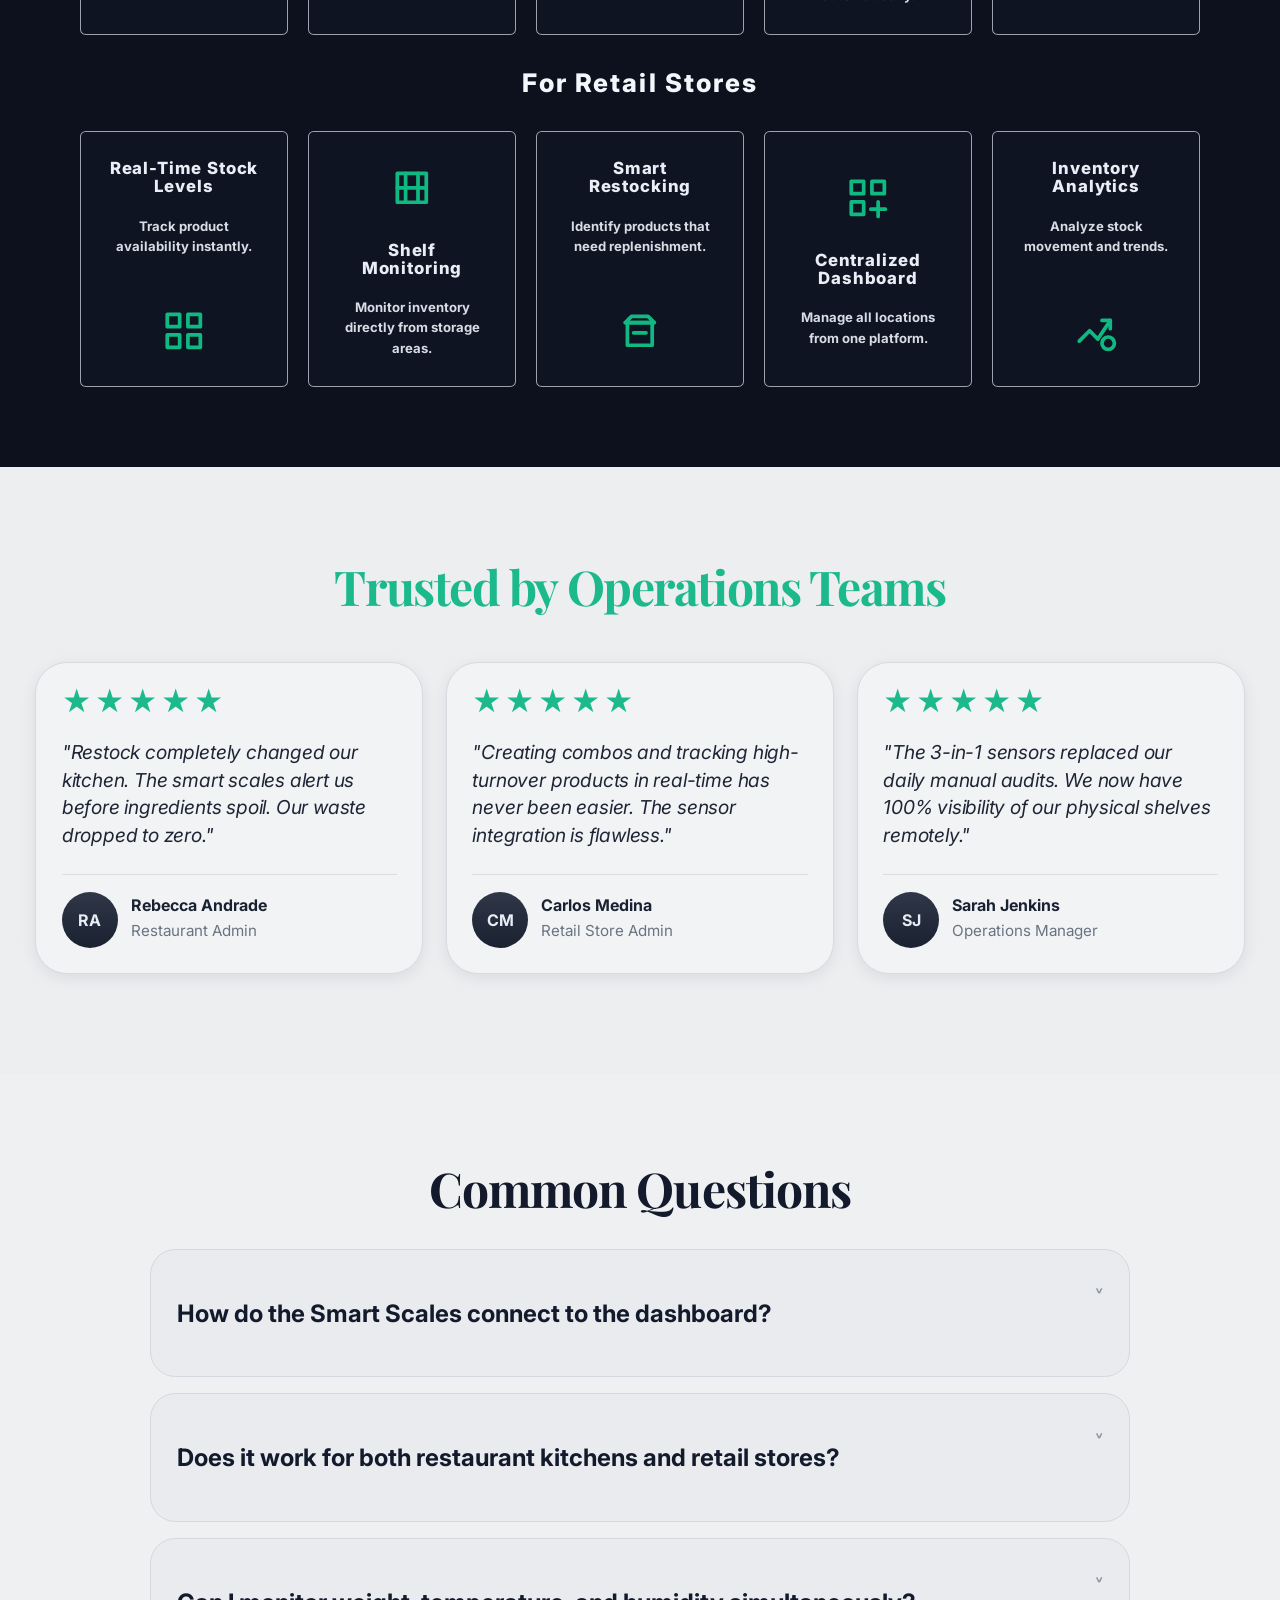
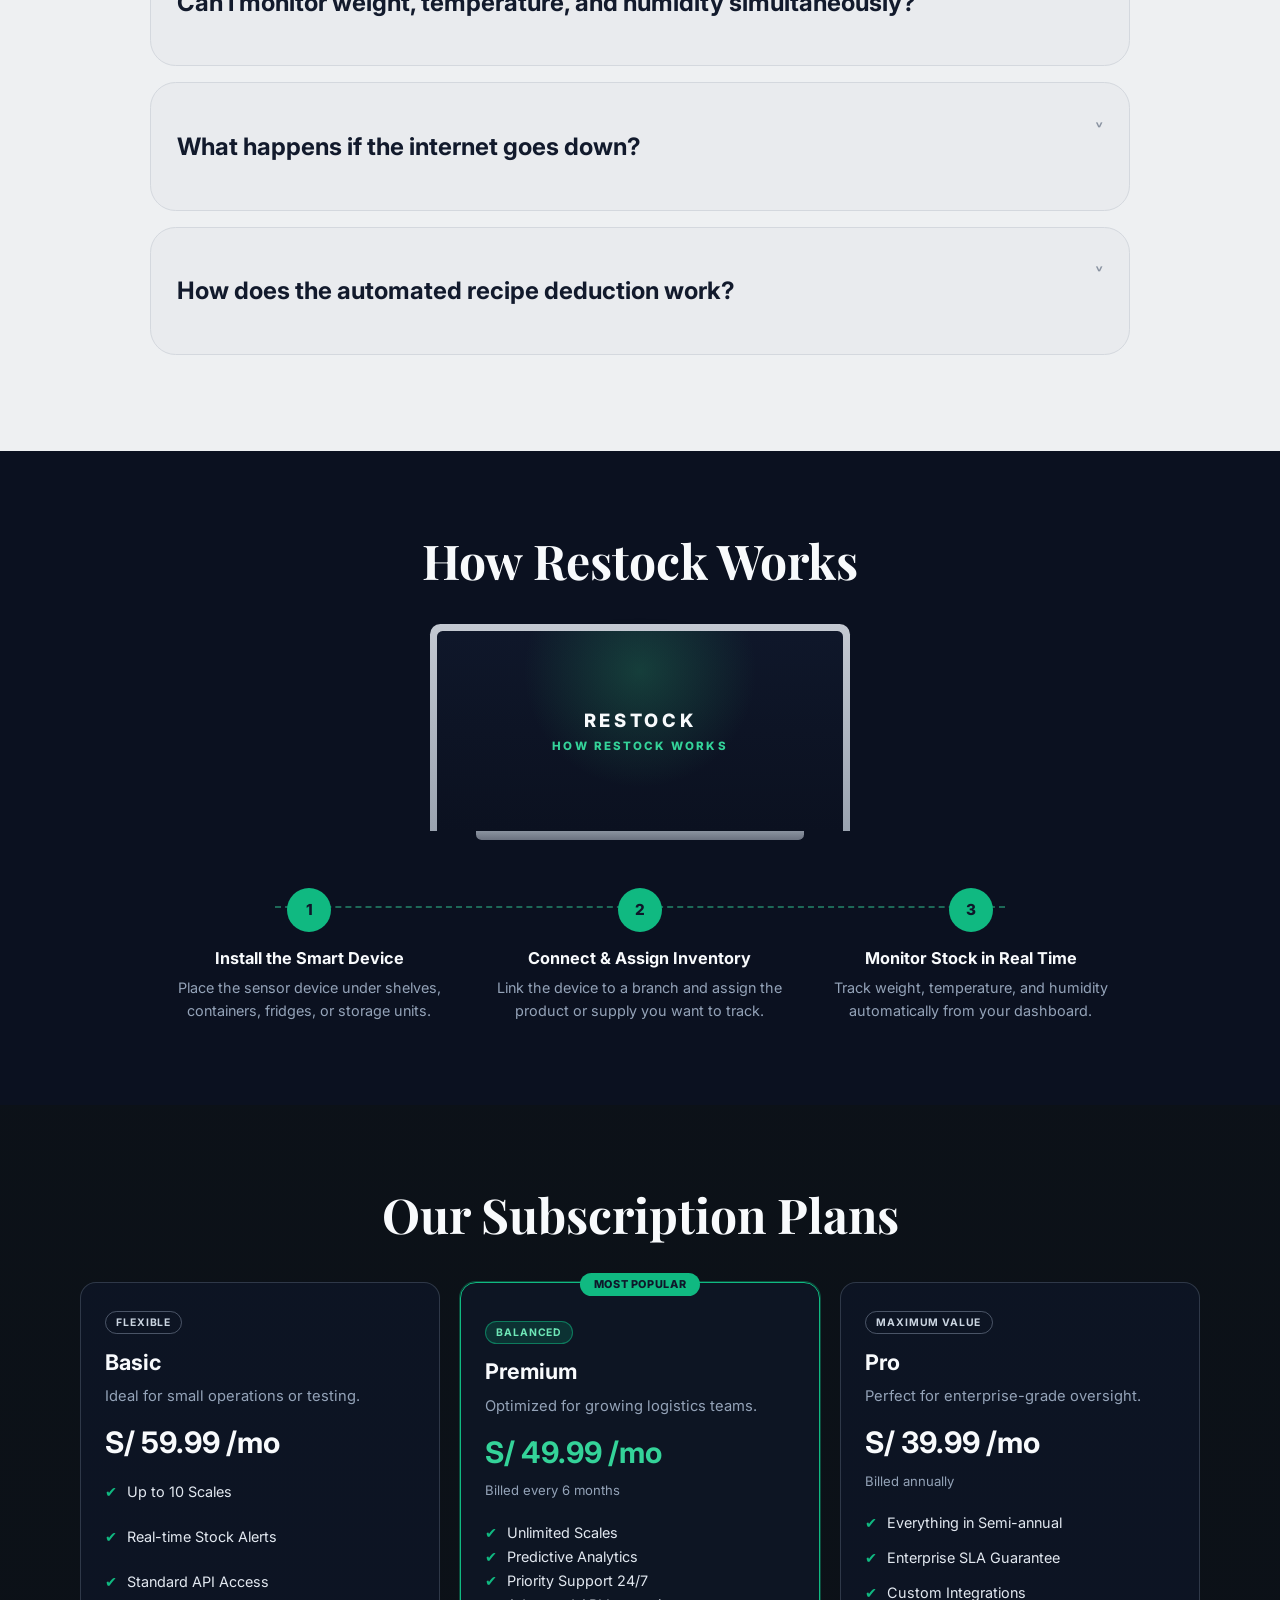
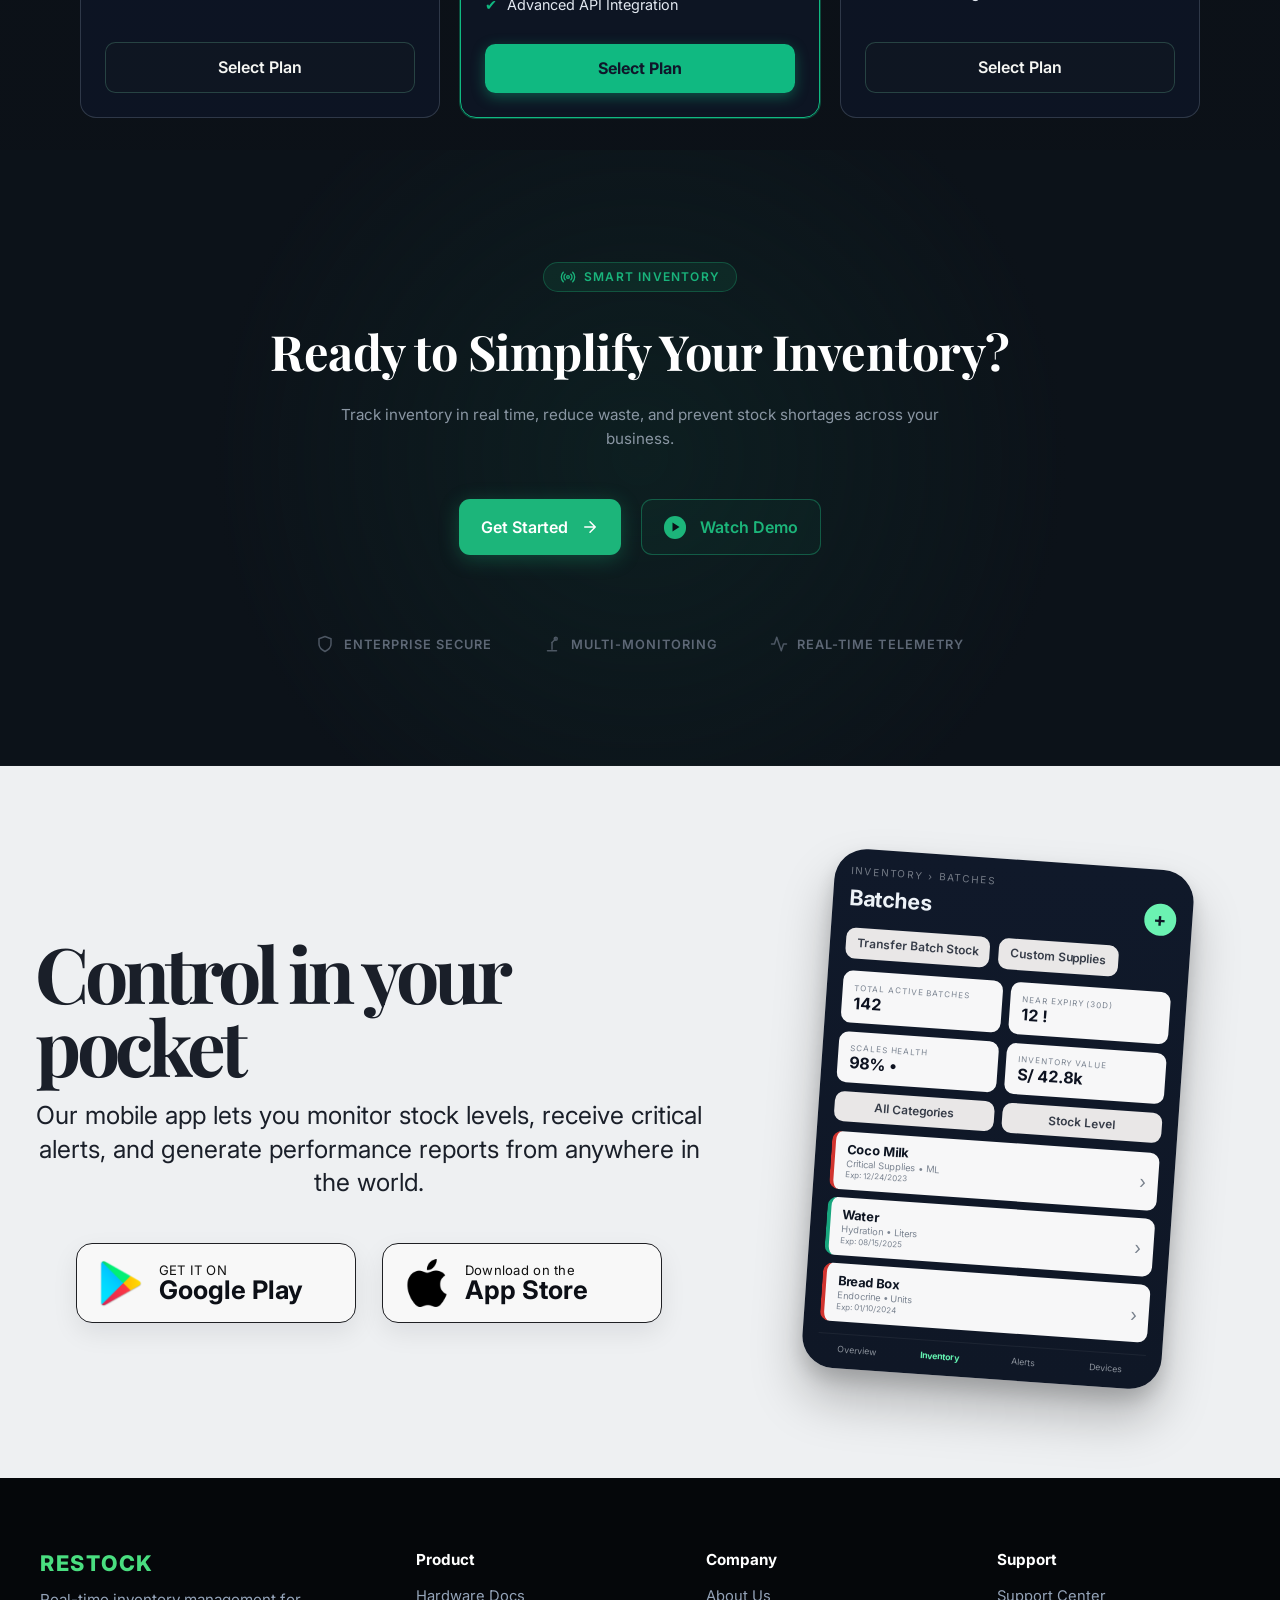
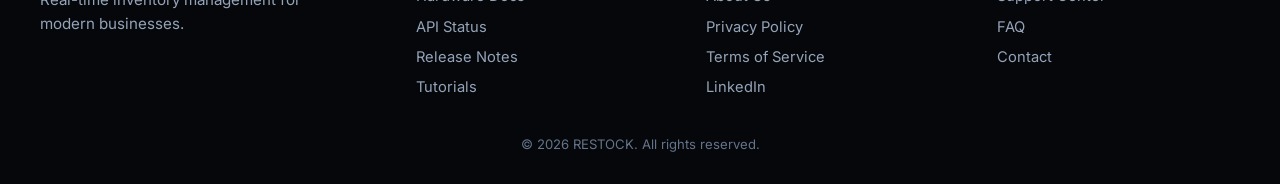
==== commit b9a12020: "feat(saas): add full SaaS terms and 12-section privacy policy with i18n." ====
--- a/src/public/index.html
+++ b/src/public/index.html
@@ -174,7 +174,7 @@
         </header>
 
         <div class="about-product__video">
-          <iframe width="560" height="315" src="https://www.youtube.com/embed/2pV4h6XbO7Y e.com/watch?v" 
+          <iframe width="560" height="315" src="https://www.youtube.com/embed/2pV4h6XbO7Y" 
             title="" frameBorder="0"   allow="accelerometer; autoplay; clipboard-write; encrypted-media; gyroscope; picture-in-picture; web-share"  
             allowFullScreen>
           </iframe>
@@ -253,20 +253,11 @@
         </header>
 
         <div class="team-page__video">
-          <iframe src="https://upcedupe-my.sharepoint.com/personal/gabriela_shapiama_upc_edu_pe/_layouts/15/embed.aspx?UniqueId=c5efd18c-3754-4306-a0d5-8bf56acc159d&embed=%7B%22ust%22%3Afalse%2C%22hv%22%3A%22CopyEmbedCode%22%7D&referrer=StreamWebApp&referrerScenario=EmbedDialog.Create" width="640" height="360" frameborder="0" scrolling="no" allowfullscreen title="Reunión con Gabriela Nicole Shapiama Rivera-20260621_232606-Grabación de la reunión.mp4"></iframe>
-        </div>
-
-        <div class="team-page__laptop" aria-hidden="true">
-          <div class="team-page__laptop-glow"></div>
-          <div class="team-page__laptop-lid">
-            <div class="team-page__laptop-screen">
-              <span class="team-page__laptop-brand">RESTOCK</span>
-              <span class="team-page__laptop-tag" data-i18n="teamPage.laptopTag">ABOUT THE TEAM</span>
-            </div>
-          </div>
-          <div class="team-page__laptop-base"></div>
-        </div>
-
+          <iframe width="560" height="315" src="https://www.youtube.com/embed/kZMP9momFXE" 
+            title="" frameBorder="0"   allow="accelerometer; autoplay; clipboard-write; encrypted-media; gyroscope; picture-in-picture; web-share"  
+            allowFullScreen>
+          </iframe>
+        </div>
         <div class="team-page__grid">
           <div class="team-page__row team-page__row--4">
             <article class="team-page__member">
@@ -1156,7 +1147,7 @@
               <a href="#about" data-i18n="footer.linkAbout">About Us</a>
             </li>
             <li>
-              <a href="terms_of_service.html" data-i18n="footer.linkPrivacy" data-i18n-aria="aria.footerPrivacy"
+              <a href="privacy-policy.html" data-i18n="footer.linkPrivacy" data-i18n-aria="aria.footerPrivacy"
                 aria-label="Read the Restock privacy policy">Privacy Policy</a>
             </li>
             <li>
--- a/src/public/assets/styles/styles.css
+++ b/src/public/assets/styles/styles.css
@@ -2683,10 +2683,20 @@
     }
 }
 
-/* Legal: visible only when opened from footer hash (#terms-of-service / #privacy-policy) */
+.tos-section:target,
+.privacy-section:target {
+    display: block;
+}
 .tos-section:not(:target),
 .privacy-section:not(:target) {
     display: none !important;
+}
+html:not(:has(:target)) .tos-section,
+html:not(:has(:target)) .privacy-section {
+    display: block !important;
+}
+.privacy-section {
+    border-top: 1px solid #dce0e5;
 }
 
 
